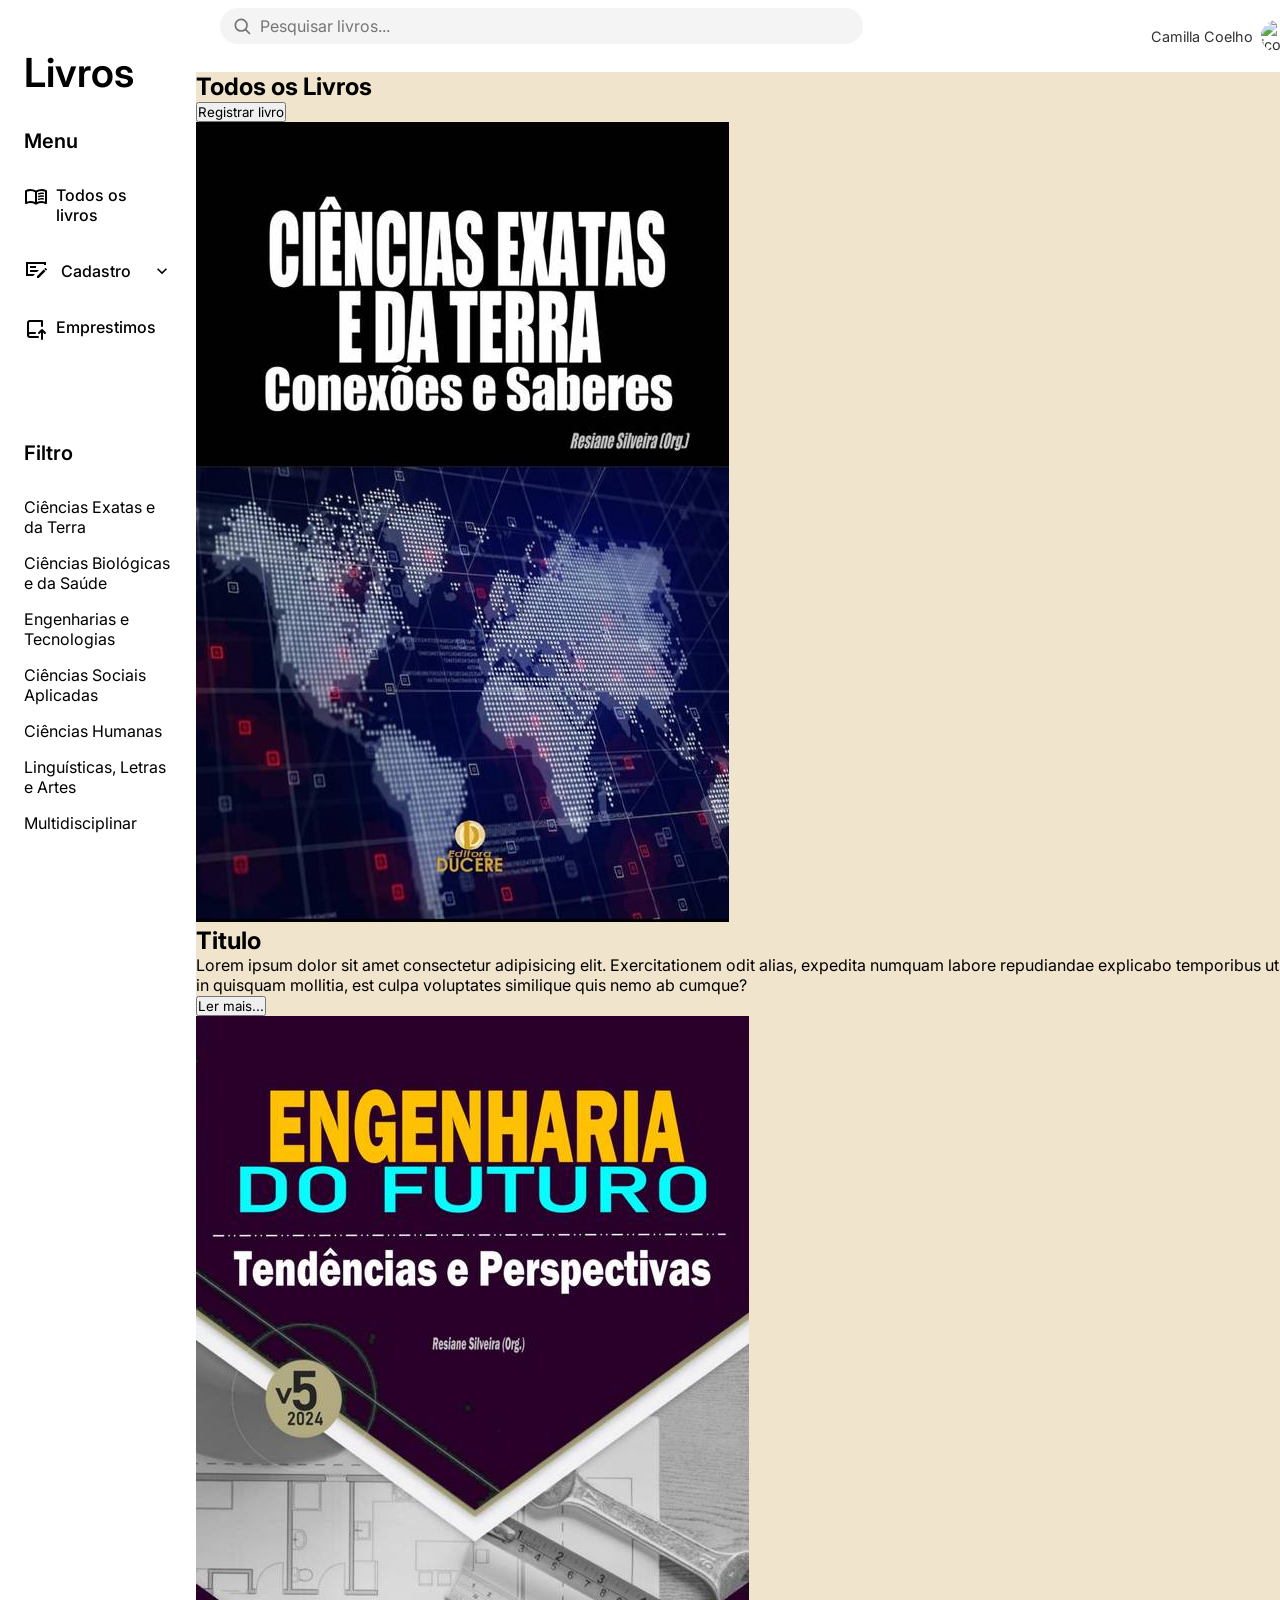
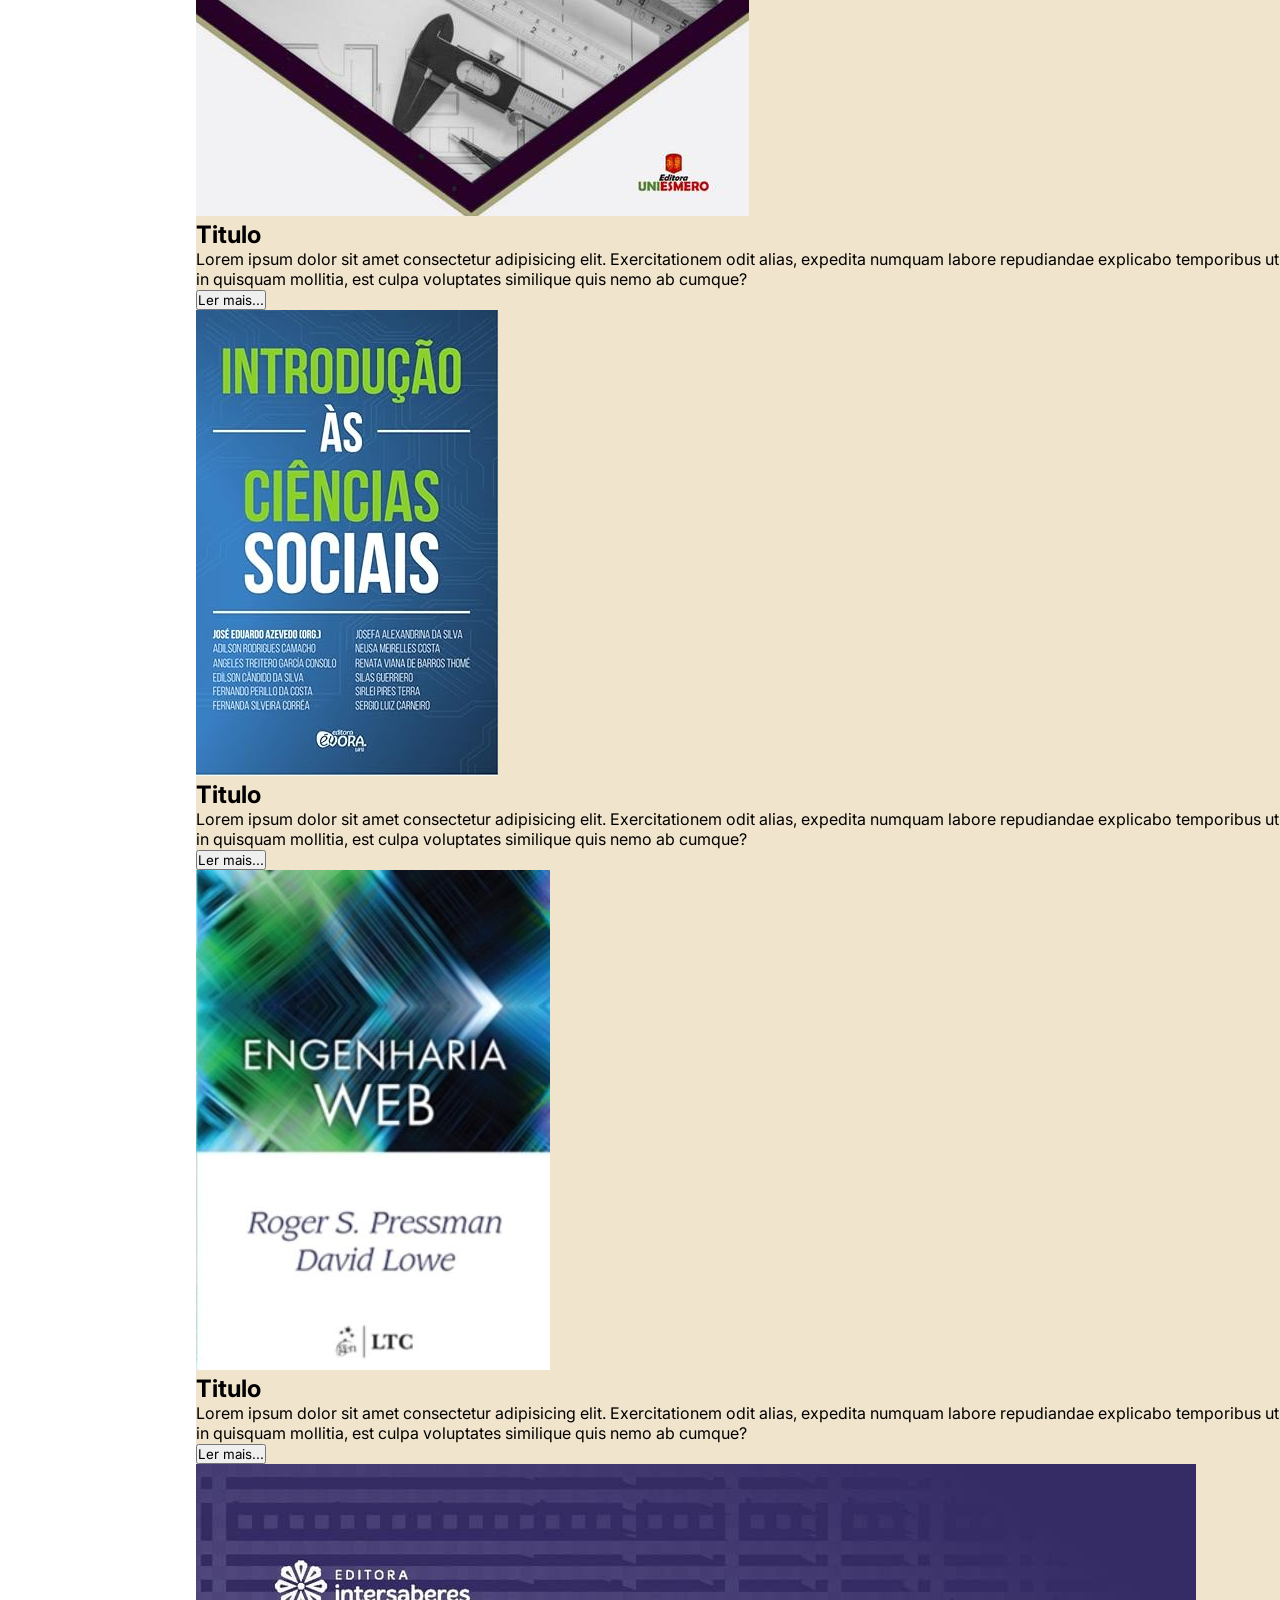
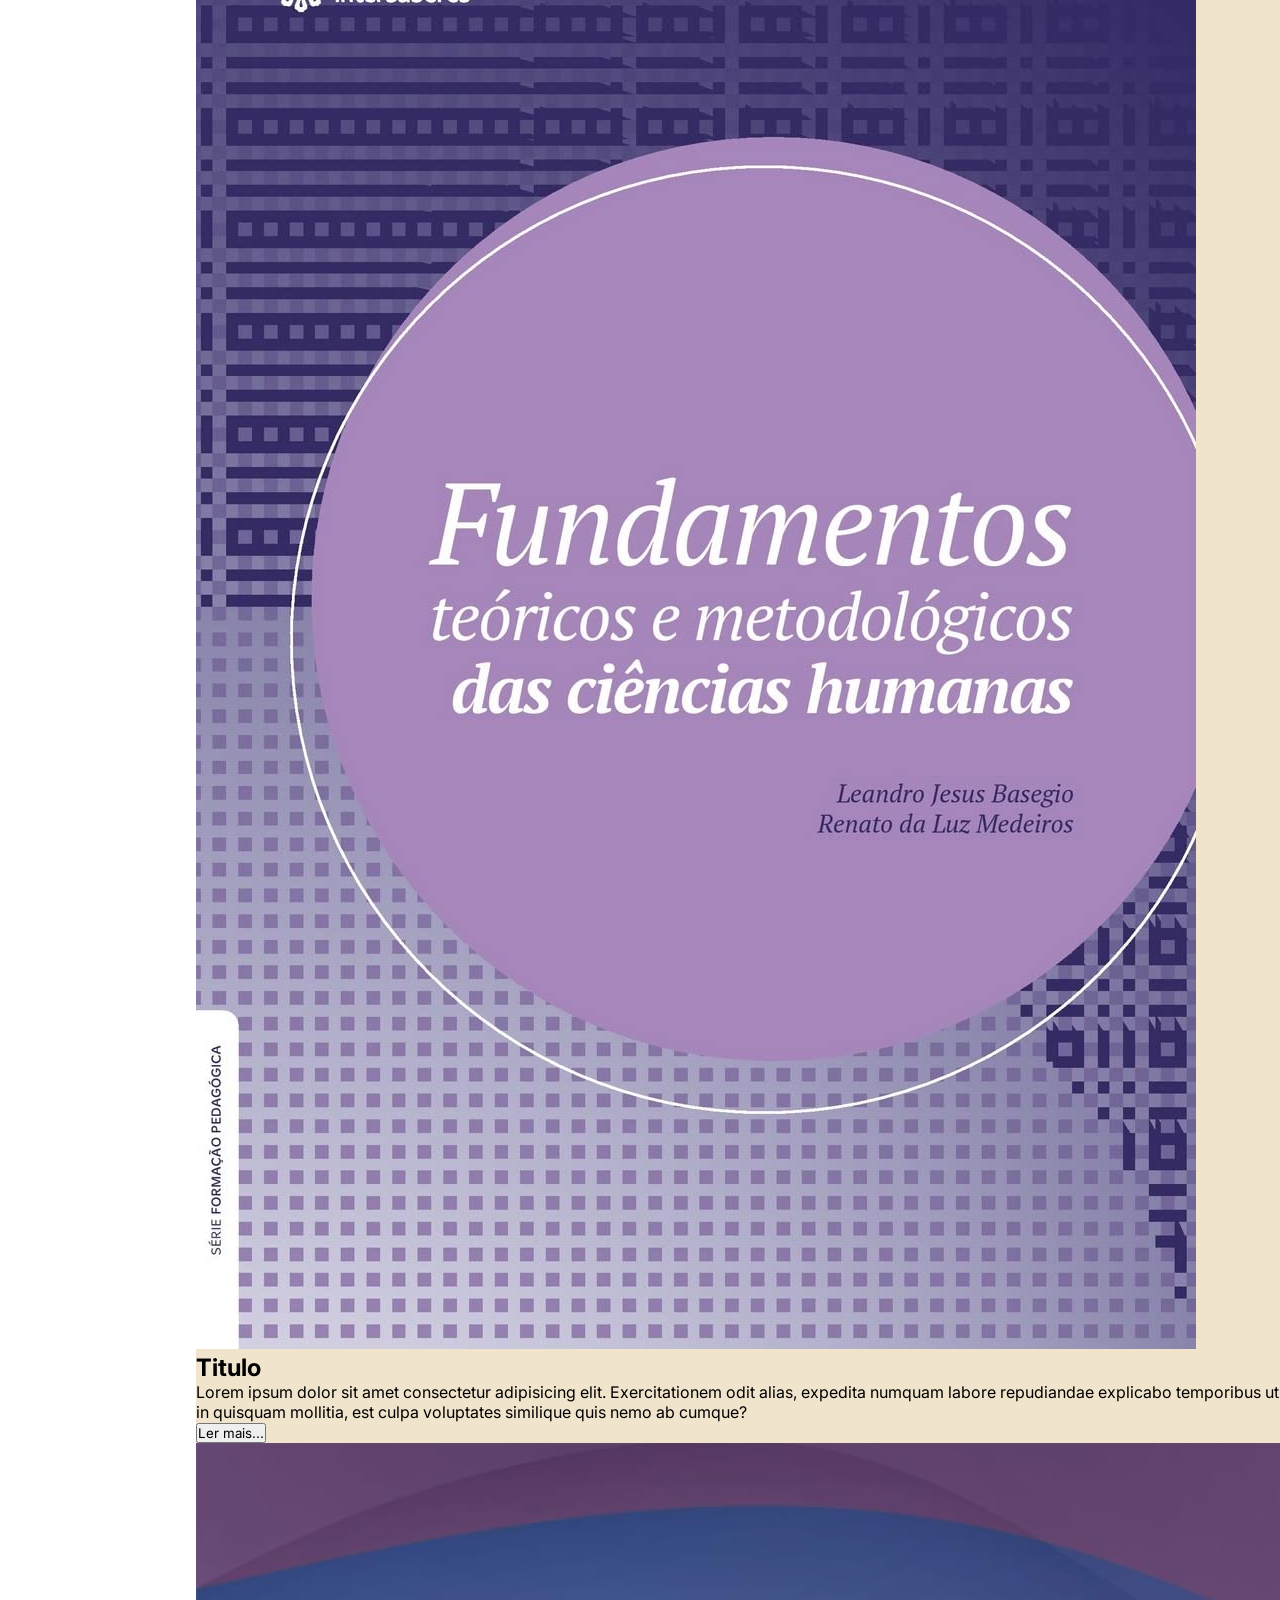
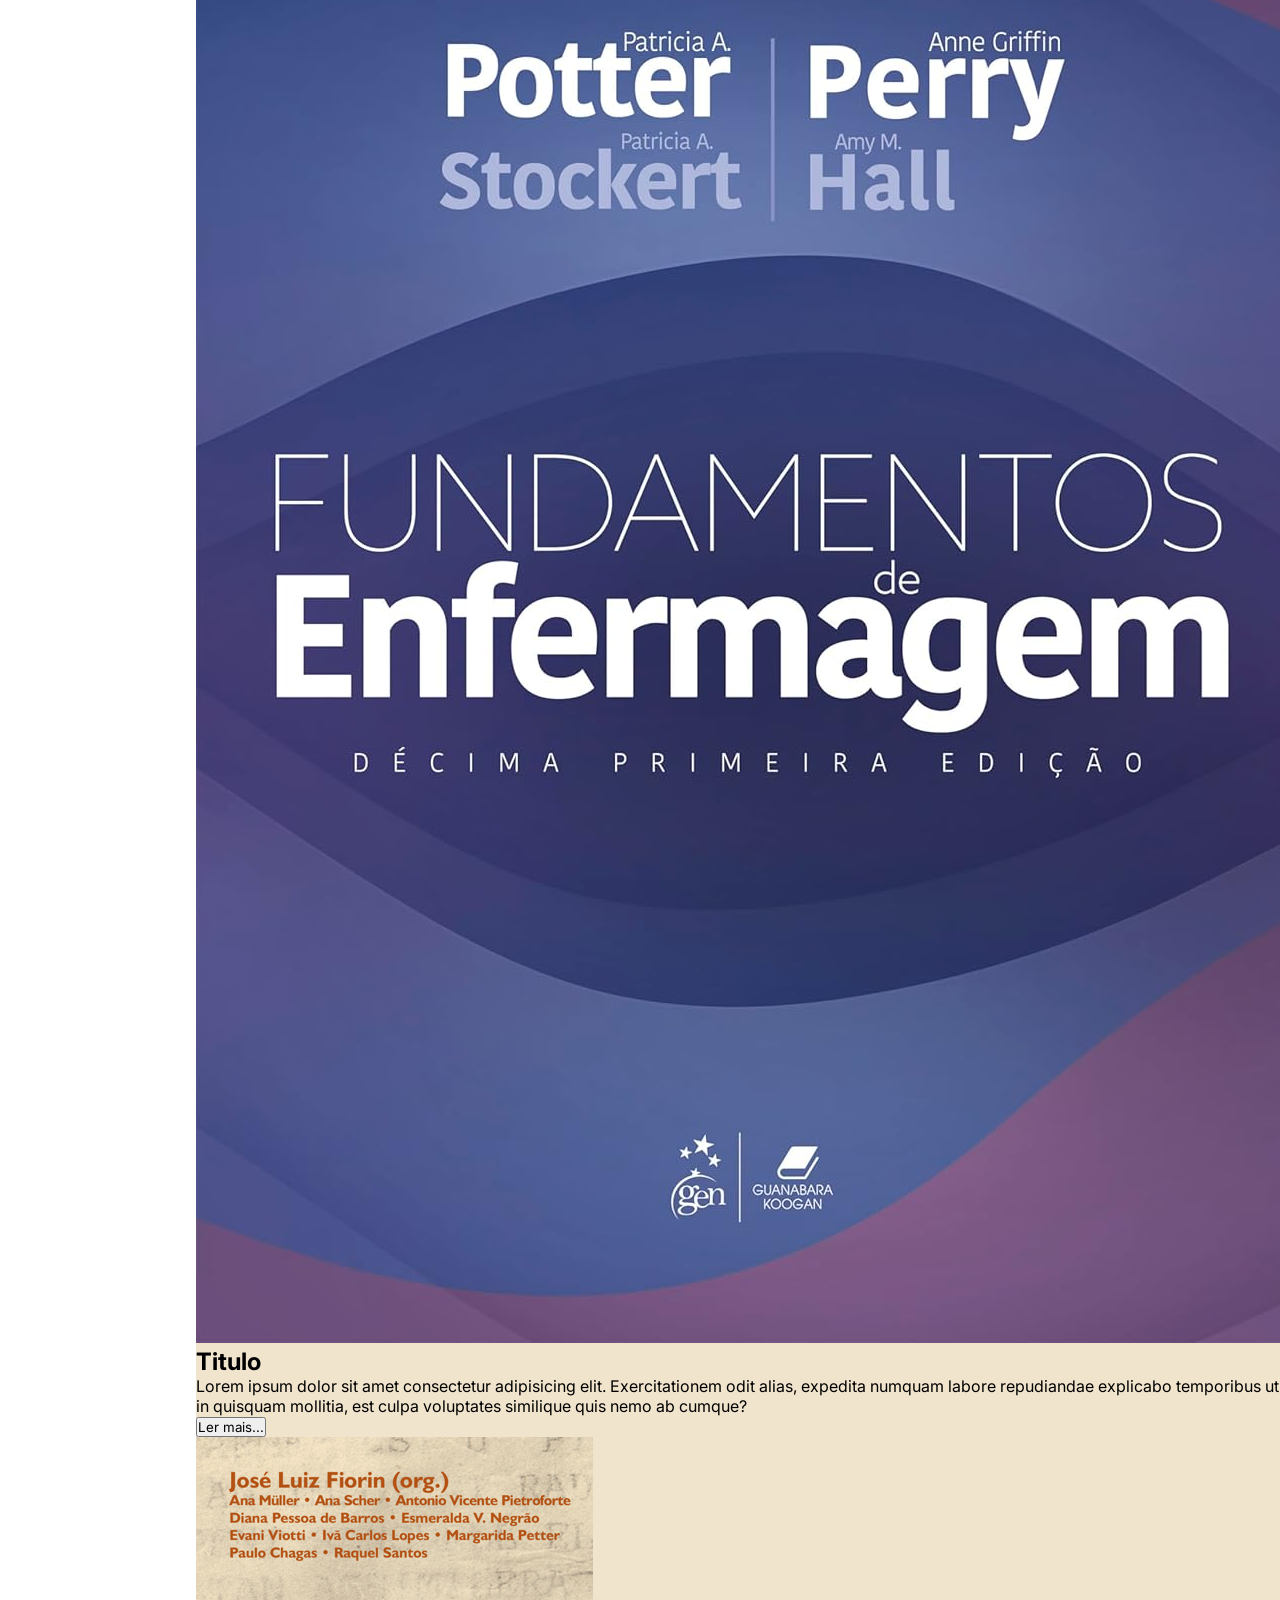
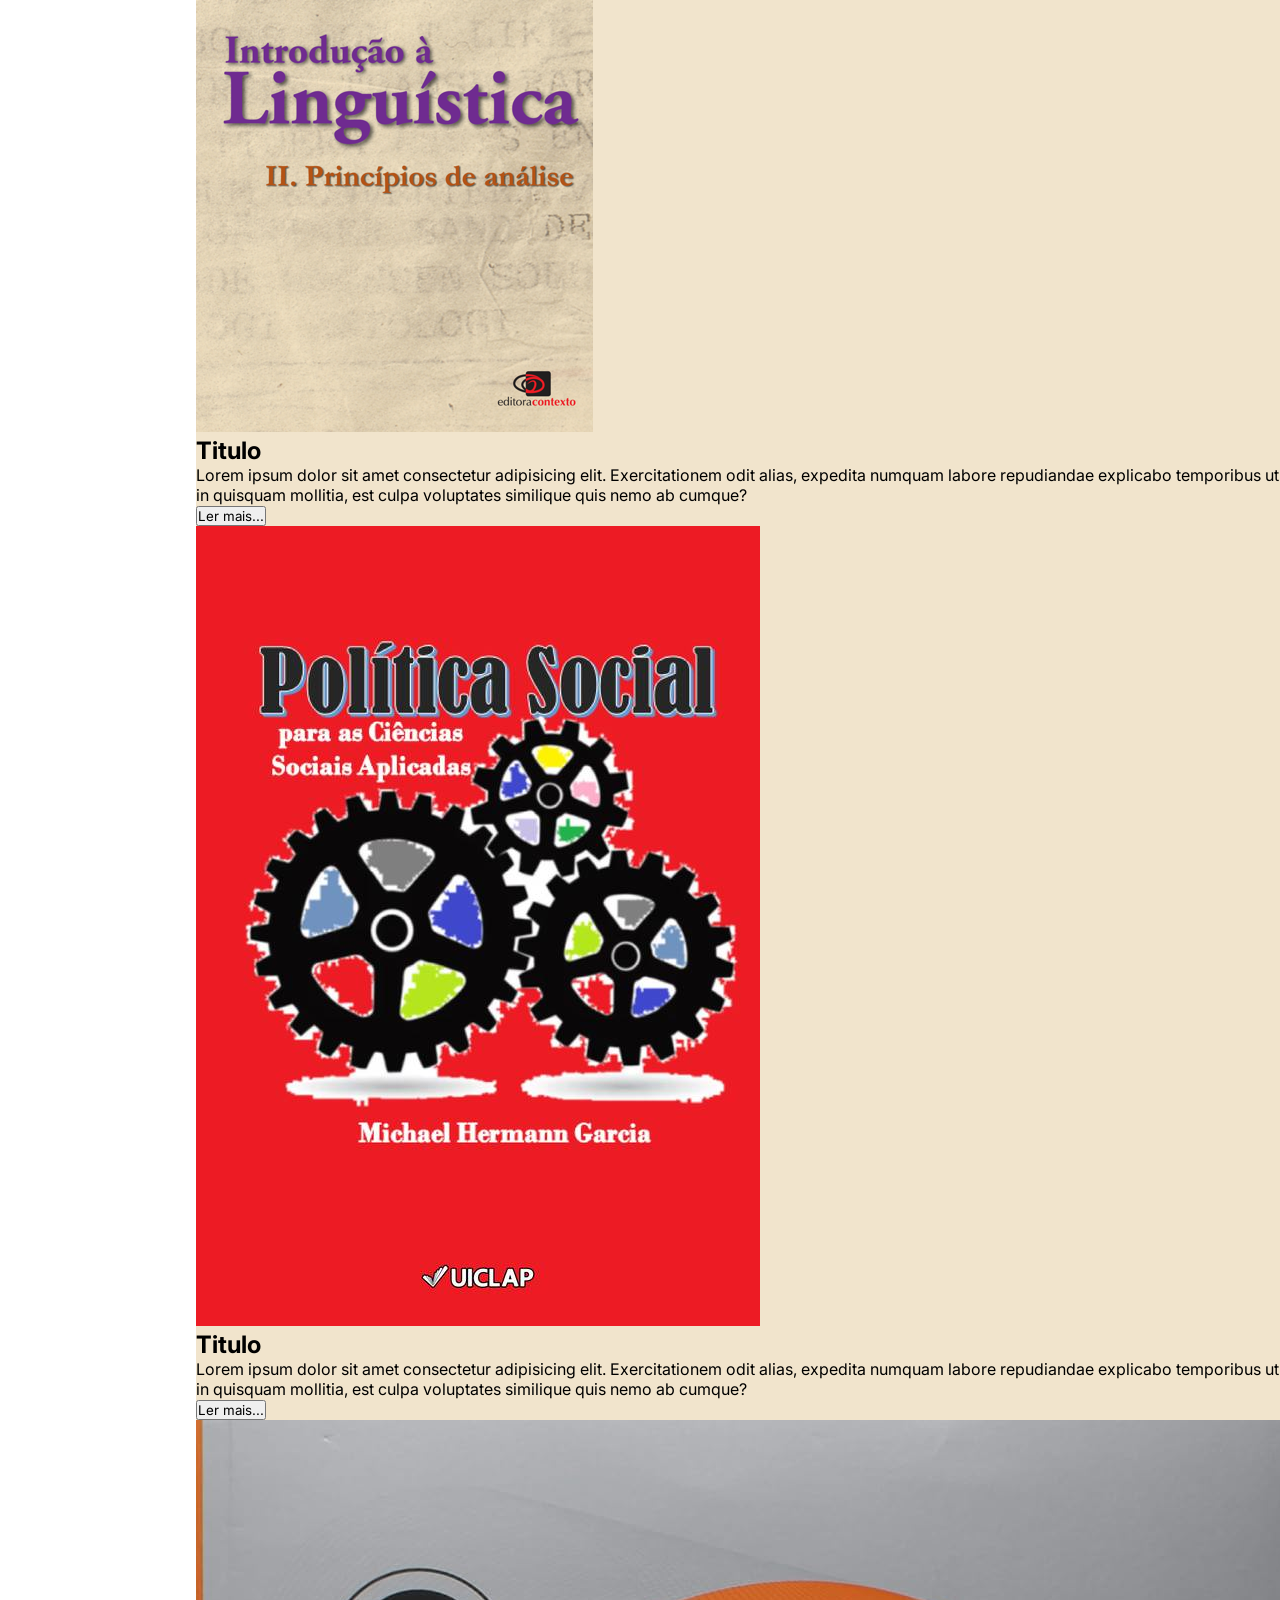
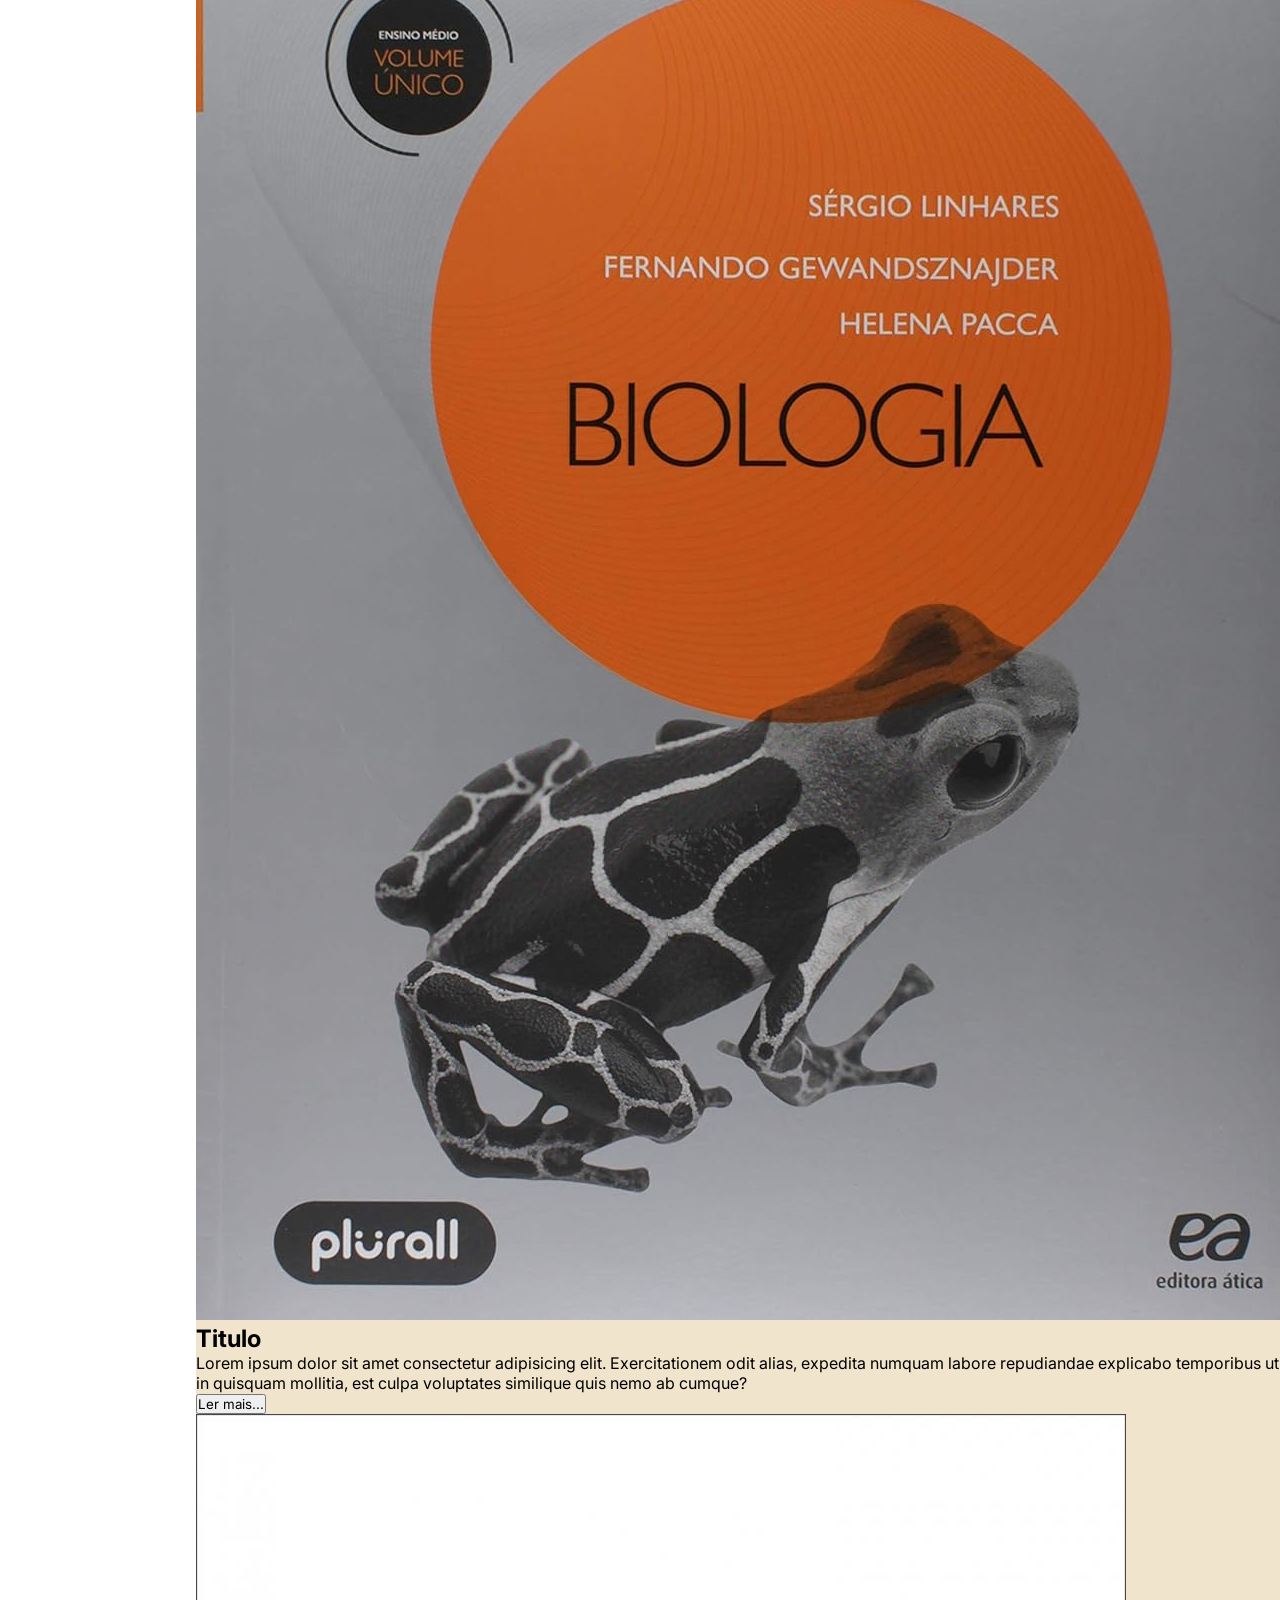
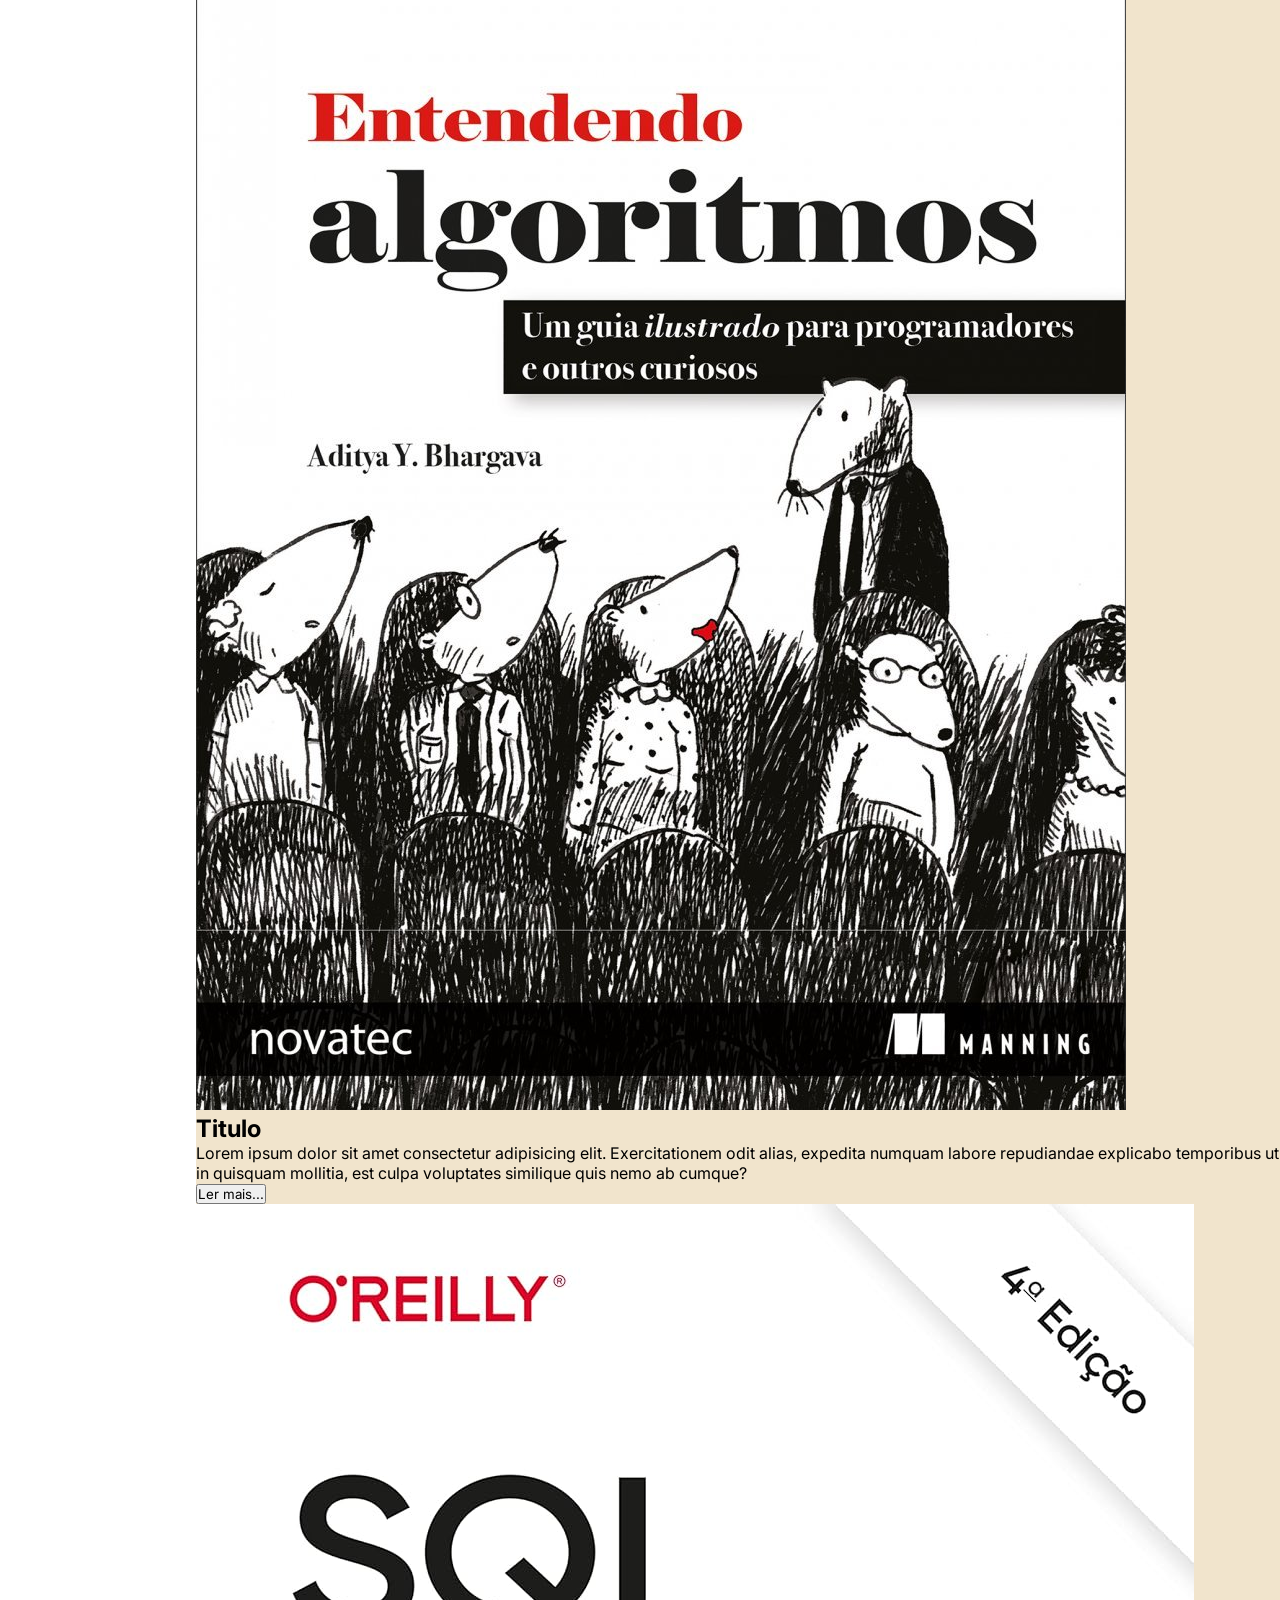
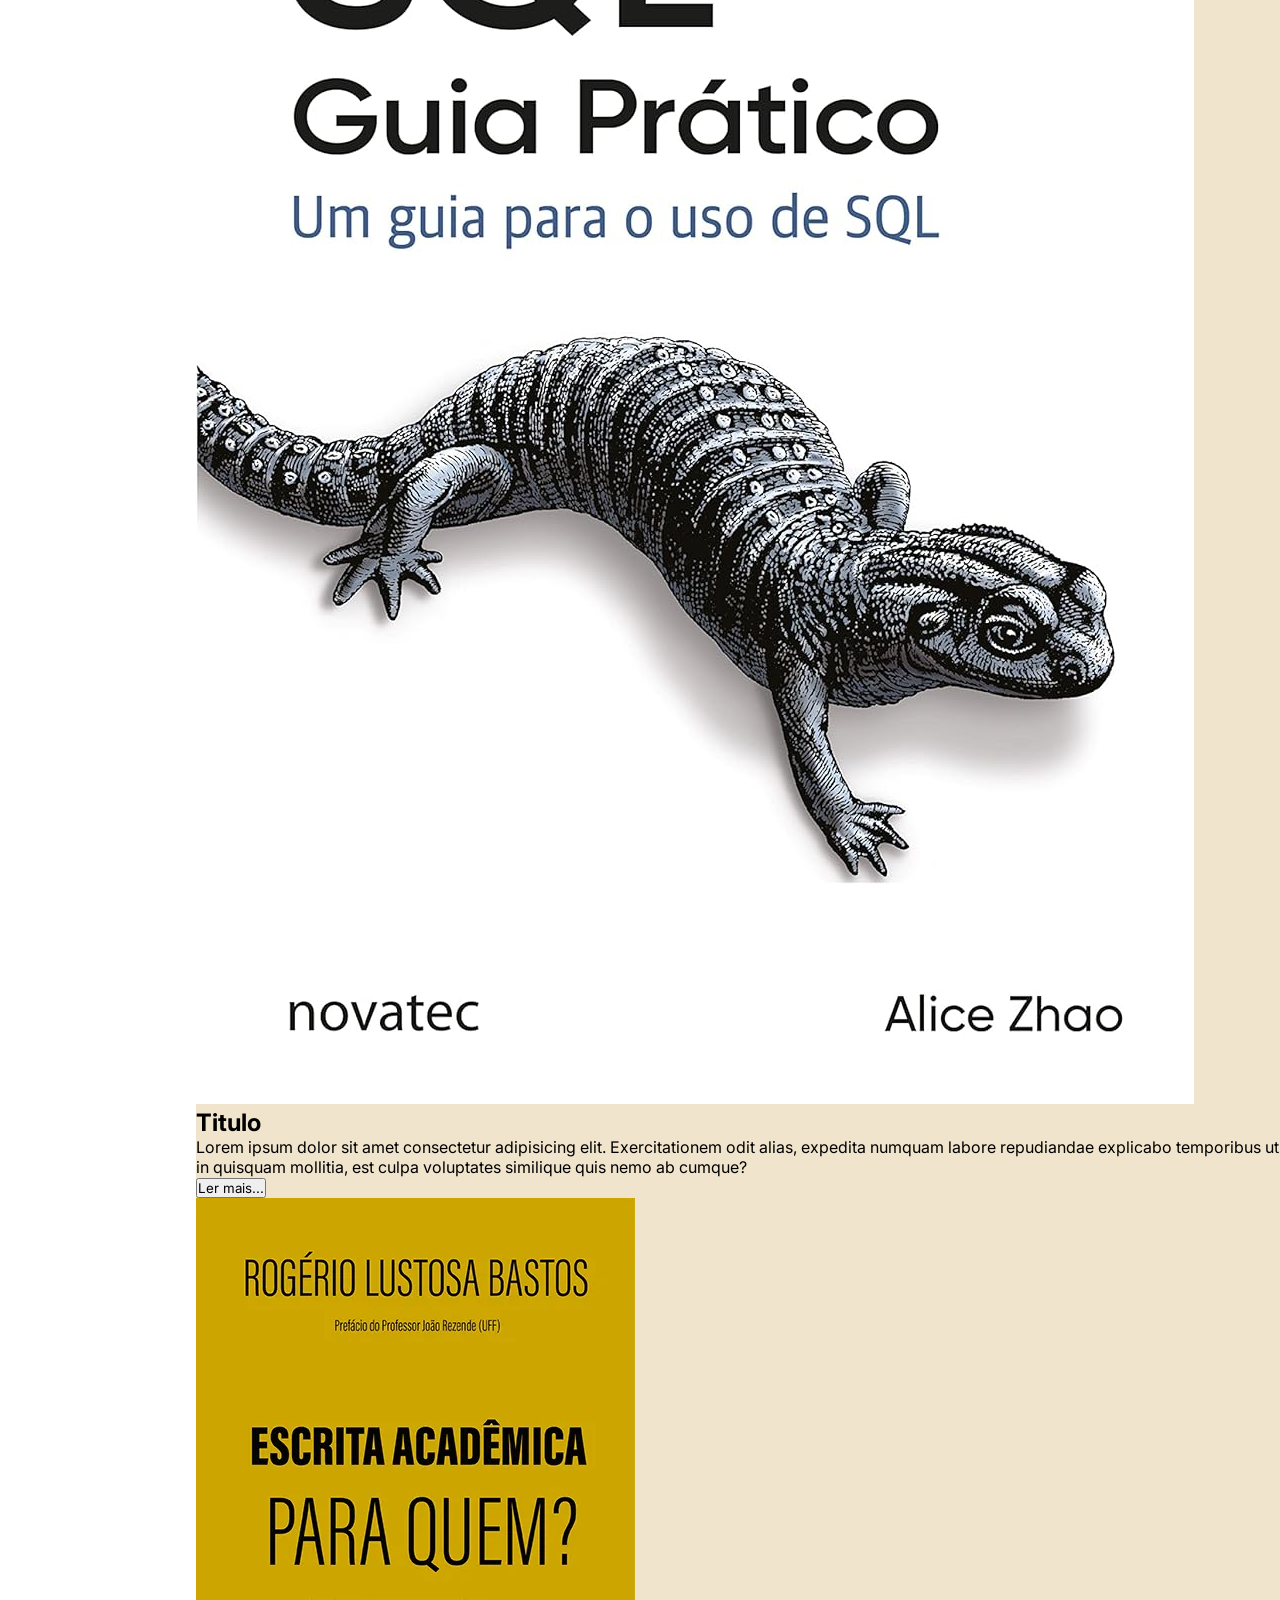
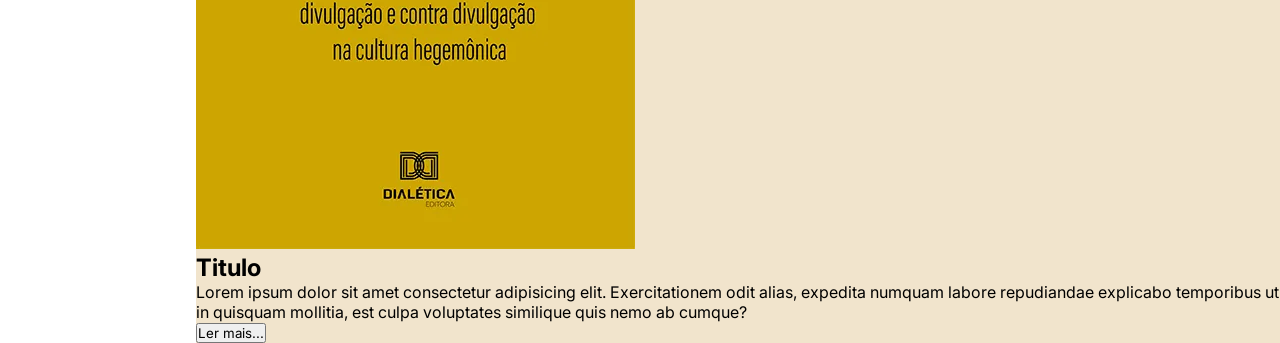
==== frontend/index.html @ 21a6c5a2 "Adição do card para adicionar os livros" ====
<!DOCTYPE html>
<html lang="pt-br">

<head>
    <meta charset="UTF-8">
    <meta name="viewport" content="width=device-width, initial-scale=1.0">
    <title>Todos os livros</title>
    <link rel="stylesheet" href="css/style.css">
    <link rel="stylesheet" href="css/sideBar.css">
    <link rel="stylesheet" href="css/topBar.css">
    <link rel="stylesheet" href="css/sessaolivro.css">

</head>

<body>
    <div class=" container">
        <!-- Aqui fica a sideBar -->
        <section class="sideBar">
            <header>
                <h1 class="tituloPaginas">Livros</h1>
                <h2 class="tituloSidebar">Menu</h2>
            </header>
            <nav>
                <a href="#" class="sideBarBotao">
                    <span class="iconeBotaoSideBar">
                        <svg viewBox="0 0 24 24">
                            <path fill="currentColor"
                                d="M6.5 16q1.175 0 2.288.263T11 17.05V7.2q-1.025-.6-2.175-.9T6.5 6q-.9 0-1.788.175T3 6.7v9.9q.875-.3 1.738-.45T6.5 16m6.5 1.05q1.1-.525 2.213-.787T17.5 16q.9 0 1.763.15T21 16.6V6.7q-.825-.35-1.713-.525T17.5 6q-1.175 0-2.325.3T13 7.2zm-1.662 2.338q-.313-.088-.588-.238q-.975-.575-2.05-.862T6.5 18q-1.05 0-2.062.275T2.5 19.05q-.525.275-1.012-.025T1 18.15V6.1q0-.275.138-.525T1.55 5.2q1.15-.6 2.4-.9T6.5 4q1.45 0 2.838.375T12 5.5q1.275-.75 2.663-1.125T17.5 4q1.3 0 2.55.3t2.4.9q.275.125.413.375T23 6.1v12.05q0 .575-.487.875t-1.013.025q-.925-.5-1.937-.775T17.5 18q-1.125 0-2.2.288t-2.05.862q-.275.15-.587.238t-.663.087t-.663-.088M14 8.776q0-.225.163-.462T14.525 8q.725-.25 1.45-.375T17.5 7.5q.5 0 .988.063t.962.162q.225.05.388.25t.162.45q0 .425-.275.625t-.7.1q-.35-.075-.737-.112T17.5 9q-.65 0-1.275.125t-1.2.325q-.45.175-.737-.025T14 8.775m0 5.5q0-.225.163-.462t.362-.313q.725-.25 1.45-.375T17.5 13q.5 0 .988.063t.962.162q.225.05.388.25t.162.45q0 .425-.275.625t-.7.1q-.35-.075-.737-.112T17.5 14.5q-.65 0-1.275.113t-1.2.312q-.45.175-.737-.012T14 14.275m0-2.75q0-.225.163-.462t.362-.313q.725-.25 1.45-.375t1.525-.125q.5 0 .988.063t.962.162q.225.05.388.25t.162.45q0 .425-.275.625t-.7.1q-.35-.075-.737-.112t-.788-.038q-.65 0-1.275.125t-1.2.325q-.45.175-.737-.025t-.288-.65" />
                        </svg>
                    </span> <span>Todos os livros</span>
                </a>

                <div class="dropDown">
                    <input type="checkbox" id="cadastroToggle" class="dropCheck">
                    <label for="cadastroToggle" class="botaoSideBar">
                        <span class="iconeBotaoSideBar">
                            <svg viewBox="0 0 24 24">
                                <path fill="currentColor"
                                    d="M6 15h7l2-2H6zm0-4h6V9H6zM4 7v10h7l-2 2H2V5h20v3h-2V7zm18.9 5.3q.125.125.125.275t-.125.275l-.9.9L20.25 12l.9-.9q.125-.125.275-.125t.275.125zM13 21v-1.75l6.65-6.65l1.75 1.75L14.75 21z" />
                            </svg>
                        </span>
                        <span class="texto">Cadastro</span>
                        <svg class="seta" viewBox="0 0 24 24">
                            <path fill="currentColor" d="m12 13.2l4.6-4.6L18 10l-6 6l-6-6l1.4-1.4z" />
                        </svg>
                    </label>
                    <ul class="itensEscondidos">
                        <li><a href="#">Usuários</a></li>
                        <li><a href="#">Editoras</a></li>
                    </ul>
                </div>

                <a href="#" class="sideBarBotao">
                    <span class="iconeBotaoSideBar">
                        <svg viewBox="0 0 24 24">
                            <g fill="none" stroke="currentColor" stroke-linecap="round" stroke-linejoin="round"
                                stroke-width="2">
                                <path d="M14 20H6a2 2 0 0 1-2-2V6a2 2 0 0 1 2-2h12v5" />
                                <path d="M11 16H6a2 2 0 0 0-2 2m11-2l3-3l3 3m-3-3v9" />
                            </g>
                        </svg>
                    </span>
                    <span>Emprestimos</span>
                </a>
            </nav>
            <div class="filtro">
                <h2 class="tituloSidebar">Filtro</h2>
                <ul class="itensDoFiltro">
                    <li><a href="#">Ciências Exatas e
                            da Terra</a></li>
                    <li><a href="#">Ciências Biológicas e
                            da Saúde</a></li>
                    <li><a href="#">Engenharias e
                            Tecnologias</a></li>
                    <li><a href="#">Ciências Sociais
                            Aplicadas</a></li>
                    <li><a href="#">Ciências Humanas</a></li>
                    <li><a href="#">Linguísticas, Letras e
                            Artes</a></li>
                    <li><a href="#">Multidisciplinar</a></li>
                </ul>
            </div>
        </section>

        
        <!-- Aqui ficam os itens da direita -->
        <section class="mainLivros">
            <nav class="topBar">
                <div class="campoBusca">
                    <span class="iconeBusca">
                        <svg viewBox="0 0 24 24" fill="none" stroke="currentColor" stroke-width="2"
                            stroke-linecap="round" stroke-linejoin="round">
                            <circle cx="11" cy="11" r="7"></circle>
                            <line x1="16.65" y1="16.65" x2="21" y2="21"></line>
                        </svg>
                    </span>
                    <input type="text" placeholder="Pesquisar livros...">
                </div>
                <div class="perfilTopBar">
                    <a href="pageProfile.html">Camilla Coelho</a>
                    <img src="assets/img/pexels-shvetsa-5325840.jpg" alt="icone" >
                </div>      

            </nav>     

            <div class="scrollingDiv">
    <div class="sessaoLivro">
        <h1>Todos os Livros</h1>
        <button id="botaoregistrarlivro">Registrar livro</button>

        <dialog class="modalLivro">

    <button class="fecharModal">✕</button>

    <div class="modalContainer">

        <!-- Área da capa -->
        <div class="capaLivro">
    <!-- Input escondido -->
    <input type="file" id="uploadCapa" accept="image/*" style="display: none;" />

    <!-- SVG clicável -->
    <span id="clicarCapa">
        <svg width="38" height="42" viewBox="0 0 38 42" fill="none" xmlns="http://www.w3.org/2000/svg">
            <path d="M6 34L16 24L19.76 27.76C18.66 29.58 18 31.72 18 34H6ZM12 17C12 15.34 10.66 14 9 14C7.34 14 6 15.34 6 17C6 18.66 7.34 20 9 20C10.66 20 12 18.66 12 17ZM18.18 36H4V4H18V14H28V22.18C28.66 22.08 29.32 22 30 22C30.68 22 31.34 22.08 32 22.18V12L20 0H4C2.93913 0 1.92172 0.421427 1.17157 1.17157C0.421427 1.92172 0 2.93913 0 4V36C0 38.22 1.78 40 4 40H19.62C18.92 38.78 18.42 37.44 18.18 36ZM28 26V32H22V36H28V42H32V36H38V32H32V26H28Z" fill="black"/>
        </svg>
    </span>
</div>

<!-- Link para o script separado -->

        <!-- Formulário -->
        <form class="formLivro">

            <div class="linha">
                <div class="campo">
                    <label>ISBN</label>
                    <input type="text" placeholder="Digite o ISBN do livro...">
                </div>

                <div class="campo">
                    <label >Ano de publicação</label>
                    <input type="date" placeholder="Digite o ano de publicação...">
                </div>
            </div>

            <div class="campo">
                <label>Título</label>
                <input type="text" placeholder="Digite o título do livro...">
            </div>

            <div class="linha">
                <div class="campo">
                    <label>Editora</label>
                    <select>
                        <option>Editora...</option>
                    </select>
                </div>

                <div class="campo">
                    <label>Categoria</label>
                    <select>
                        <option>Categoria...</option>
                    </select>
                </div>

                <div class="campo pequeno">
                    <label>Nº Páginas</label>
                    <input type="number" placeholder="...">
                </div>
            </div>

            <div class="linha">
                <div class="campo">
                    <label>Autor</label>
                    <input type="text" placeholder="Digite o nome do autor...">
                </div>

                <div class="campo pequeno">
                    <label>Nº Exemplares</label>
                    <input type="number" placeholder="...">
                </div>
            </div>

            <div class="campo sinopse">
                <label>Sinopse</label>
                <textarea placeholder="Digite a sinopse do livro..."></textarea>
            </div>

            <div class="botoes">
                <button type="submit" class="btnRegistrar">Registrar livro</button>
            </div>

        </form>

    </div>

</dialog>
        
    </div>

            <div class="container-cards">
                <!-- Card 1 -->
                <div class="cardlivro">
                    <img src="assets/img/CienciasExatas.jpg" alt="Ciências Exatas">
                    <div class="textotitulo">
                        <h2>Titulo</h2>
                        <p>Lorem ipsum dolor sit amet consectetur adipisicing elit. 
                            Exercitationem odit alias, expedita numquam labore repudiandae 
                            explicabo temporibus ut hic, in quisquam mollitia, est culpa voluptates 
                            similique quis nemo ab cumque?
                        </p>
                        <button>Ler mais...</button>
                    </div>
                </div>

                <!-- Card 2 -->
                <div class="cardlivro">
                    <img src="assets/img/EngenhariaDoFuturo.jpg" alt="Ciências Exatas">
                    <div class="textotitulo">
                        <h2>Titulo</h2>
                        <p>Lorem ipsum dolor sit amet consectetur adipisicing elit. 
                            Exercitationem odit alias, expedita numquam labore repudiandae 
                            explicabo temporibus ut hic, in quisquam mollitia, est culpa voluptates 
                            similique quis nemo ab cumque?
                        </p>
                        <button>Ler mais...</button>
                    </div>
                </div>

                <!-- Card 3 -->
                <div class="cardlivro">
                    <img src="assets/img/IntroducaoCienciasSociais.jpg" alt="Ciências Exatas">
                    <div class="textotitulo">
                        <h2>Titulo</h2>
                        <p>Lorem ipsum dolor sit amet consectetur adipisicing elit. 
                            Exercitationem odit alias, expedita numquam labore repudiandae 
                            explicabo temporibus ut hic, in quisquam mollitia, est culpa voluptates 
                            similique quis nemo ab cumque?
                        </p>
                        <button>Ler mais...</button>
                    </div>

                </div>

                <div class="cardlivro">
                    <img src="assets/img/EngenhariaWeb.jpg" alt="Ciências Exatas">
                    <div class="textotitulo">
                        <h2>Titulo</h2>
                        <p>Lorem ipsum dolor sit amet consectetur adipisicing elit. 
                            Exercitationem odit alias, expedita numquam labore repudiandae 
                            explicabo temporibus ut hic, in quisquam mollitia, est culpa voluptates 
                            similique quis nemo ab cumque?
                        </p>
                        <button>Ler mais...</button>
                    </div>
                    
                </div>

                <div class="cardlivro">
                    <img src="assets/img/FundamentosCienciasHumanas.jpg" alt="Ciências Exatas">
                    <div class="textotitulo">
                        <h2>Titulo</h2>
                        <p>Lorem ipsum dolor sit amet consectetur adipisicing elit. 
                            Exercitationem odit alias, expedita numquam labore repudiandae 
                            explicabo temporibus ut hic, in quisquam mollitia, est culpa voluptates 
                            similique quis nemo ab cumque?
                        </p>
                        <button>Ler mais...</button>
                    </div>
                    
                </div>

                <div class="cardlivro">
                    <img src="assets/img/FundamentosEnfermagem.jpg" alt="Ciências Exatas">
                    <div class="textotitulo">
                        <h2>Titulo</h2>
                        <p>Lorem ipsum dolor sit amet consectetur adipisicing elit. 
                            Exercitationem odit alias, expedita numquam labore repudiandae 
                            explicabo temporibus ut hic, in quisquam mollitia, est culpa voluptates 
                            similique quis nemo ab cumque?
                        </p>
                        <button>Ler mais...</button>
                    </div>
                    
                </div>

                <div class="cardlivro">
                    <img src="assets/img/IntroducaoLinguistica.jpg" alt="Ciências Exatas">
                    <div class="textotitulo">
                        <h2>Titulo</h2>
                        <p>Lorem ipsum dolor sit amet consectetur adipisicing elit. 
                            Exercitationem odit alias, expedita numquam labore repudiandae 
                            explicabo temporibus ut hic, in quisquam mollitia, est culpa voluptates 
                            similique quis nemo ab cumque?
                        </p>
                        <button>Ler mais...</button>
                    </div>
                    
                </div>

                <div class="cardlivro">
                    <img src="assets/img/PoliticaSocial.jpg" alt="Ciências Exatas">
                    <div class="textotitulo">
                        <h2>Titulo</h2>
                        <p>Lorem ipsum dolor sit amet consectetur adipisicing elit. 
                            Exercitationem odit alias, expedita numquam labore repudiandae 
                            explicabo temporibus ut hic, in quisquam mollitia, est culpa voluptates 
                            similique quis nemo ab cumque?
                        </p>
                        <button>Ler mais...</button>
                    </div>
                    
                </div>

                <div class="cardlivro">
                    <img src="assets/img/Biologia.jpg" alt="Ciências Exatas">
                    <div class="textotitulo">
                        <h2>Titulo</h2>
                        <p>Lorem ipsum dolor sit amet consectetur adipisicing elit. 
                            Exercitationem odit alias, expedita numquam labore repudiandae 
                            explicabo temporibus ut hic, in quisquam mollitia, est culpa voluptates 
                            similique quis nemo ab cumque?
                        </p>
                        <button>Ler mais...</button>
                    </div>
                    
                </div>

                <div class="cardlivro">
                    <img src="assets/img/EntendendoAlgoritmos.jpg" alt="Ciências Exatas">
                    <div class="textotitulo">
                        <h2>Titulo</h2>
                        <p>Lorem ipsum dolor sit amet consectetur adipisicing elit. 
                            Exercitationem odit alias, expedita numquam labore repudiandae 
                            explicabo temporibus ut hic, in quisquam mollitia, est culpa voluptates 
                            similique quis nemo ab cumque?
                        </p>
                        <button>Ler mais...</button>
                    </div>
                    
                </div>

                <div class="cardlivro">
                    <img src="assets/img/SqlGuiaPratico.jpg" alt="Ciências Exatas">
                    <div class="textotitulo">
                        <h2>Titulo</h2>
                        <p>Lorem ipsum dolor sit amet consectetur adipisicing elit. 
                            Exercitationem odit alias, expedita numquam labore repudiandae 
                            explicabo temporibus ut hic, in quisquam mollitia, est culpa voluptates 
                            similique quis nemo ab cumque?
                        </p>
                        <button>Ler mais...</button>
                    </div>
                    
                </div>

                <div class="cardlivro">
                    <img src="assets/img/EscritaAcademica.webp" alt="Ciências Exatas">
                    <div class="textotitulo">
                        <h2>Titulo</h2>
                        <p>Lorem ipsum dolor sit amet consectetur adipisicing elit. 
                            Exercitationem odit alias, expedita numquam labore repudiandae 
                            explicabo temporibus ut hic, in quisquam mollitia, est culpa voluptates 
                            similique quis nemo ab cumque?
                        </p>
                        <button>Ler mais...</button>
                    </div>
                    
                </div>

                
            </div>
        </div>
        </section>
    </div>
        <!-- pra funcionar a abertura do card -->
        <script src="funcaobotaolivro.js"></script> 
        <!-- Link para o script separado -->
        <script src="uploadCapa.js"></script>
</body>

</html>
---- frontend/css/style.css ----
/* ============================= */
/* CONFIGURAÇÕES GERAIS */
/* ============================= */

@import url("https://fonts.googleapis.com/css2?family=Inter:ital,opsz,wght@0,14..32,100..900;1,14..32,100..900&display=swap");

:root {
  --paddingGeral: 1.5rem;
  --corGeralRoxoEscuro: #8a38f5;
}

* {
  margin: 0;
  padding: 0;
  box-sizing: border-box;
  font-family: "Inter", sans-serif;
  font-optical-sizing: auto;
  font-style: normal;
}

/* ============================= */
/* LAYOUT GERAL */
/* ============================= */
.container {
  min-height: 100vh;
  background-color: white;
  display: flex;
}

/*main*/
.mainLivros {
  flex: 5.5;
  background-color: #F1E4CC;
}
---- frontend/css/sideBar.css ----
/* ============================= */
/* SIDEBAR */
/* ============================= */
/* Pode usar esse arquivo pra    */
/* repetir a sideBar nas outras  */
/* páginas.                      */
/* ============================= */

.sideBar {
  flex: 1;
  padding: 2rem 0;
  
}

.tituloPaginas {
  font-weight: 600;
  font-size: 2.5rem;
  padding: 1rem var(--paddingGeral);
}

.tituloSidebar {
  font-weight: 600;
  font-size: 1.25rem;
  padding: 1rem var(--paddingGeral);
  background-color: white;
}

.sideBarBotao {
  padding: 1rem var(--paddingGeral);
  display: flex;
  flex-direction: row;
  gap: 0.5rem;

  font-weight: 500;
  font-size: 1rem;
  text-decoration: none;
  color: black;

  transition: all 0.3s ease;
}

.sideBarBotao:hover {
  color: var(--corGeralRoxoEscuro);
}

.iconeBotaoSideBar svg {
  width: 24px;
  height: 24px;
}

/* Botão dropdown da SideBar (vou enlouquecer) */
.dropCheck {
  display: none;
}
.botaoSideBar {
  display: flex;
  align-items: center;
  gap: 0.8rem;
  padding: 1rem var(--paddingGeral);
  cursor: pointer;
  font-weight: 500;

  transition: all 0.3s ease;
}
.botaoSideBar:hover {
  color: var(--corGeralRoxoEscuro);
}

/* Faz a seta ir pra direita */
.seta {
  margin-left: 0.5rem;
  width: 20px;
  height: 20px;
  transition: transform 0.3s ease;
}
.itensEscondidos {
  list-style: none;
  padding-left: var(--paddingGeral);
  max-height: 0;
  overflow: hidden;
  transition: max-height 0.3s ease;
}
.itensEscondidos li {
  padding: 1rem 0;
}
.itensEscondidos li a {
  text-decoration: none;
  color: black;
  transition: all 0.3s ease;
}
.itensEscondidos li a:hover {
  color: var(--corGeralRoxoEscuro);
}

.dropCheck:checked ~ .itensEscondidos {
  max-height: 200px;
}
/* Aqui faz a seta girar */
.dropCheck:checked + .botaoSideBar .seta {
  transform: rotate(180deg);
}

/* As configurações do filtro ficam aqui */
.filtro {
  margin-top: 4rem;
}
.itensDoFiltro ul {
  list-style: none;
  margin: 0 1.5rem 1rem 1.5rem;
}
.itensDoFiltro li {
  margin-top: 1rem;
  padding: 0 1.5rem;
}
.itensDoFiltro a {
  color: black;
  font-size: 1rem;
  text-decoration: none;

  transition: all 0.3s ease;
}
.itensDoFiltro a:hover {
  color: var(--corGeralRoxoEscuro);
}
---- frontend/css/topBar.css ----
/* ============================= */
/* TOPBAR */
/* ============================= */

.topBar {
  width: 100%;
  height: 8vh;
  padding: 0.5rem var(--paddingGeral);
  background-color: white;
  display: flex;
  flex-direction: row;
}

.campoBusca {
  position: relative;
  width: 60%;
}

.campoBusca input {
  width: 100%;
  padding: 0.5rem 1rem 0.5rem 2.5rem;
  border-radius: 100px;
  border: none;
  outline: none;
  background-color: rgba(116, 116, 128, 0.08);
  font-size: 1rem;
}

.iconeBusca {
  position: absolute;
  left: 0.75rem;
  top: 50%;
  transform: translateY(-100%);
  width: 20px;
  height: 20px;
  color: #727272;
  pointer-events: none;
}

.iconeBusca svg {
  width: 100%;
  height: 100%;
  stroke: #727272;
  fill: none;
}

.perfilTopBar {
  display: flex;
  align-items: center;
  gap: 0.5rem;
  margin-left: auto;
  width: auto;
  font-size: 0.9rem;
  color: #333;
  background-color: transparent;
}
.perfilTopBar a {
  text-decoration: none;
  color: inherit;
}
.perfilTopBar img {
  border-radius: 50%;
  height: 2rem;
  width: 2rem;
  object-fit: cover;
}
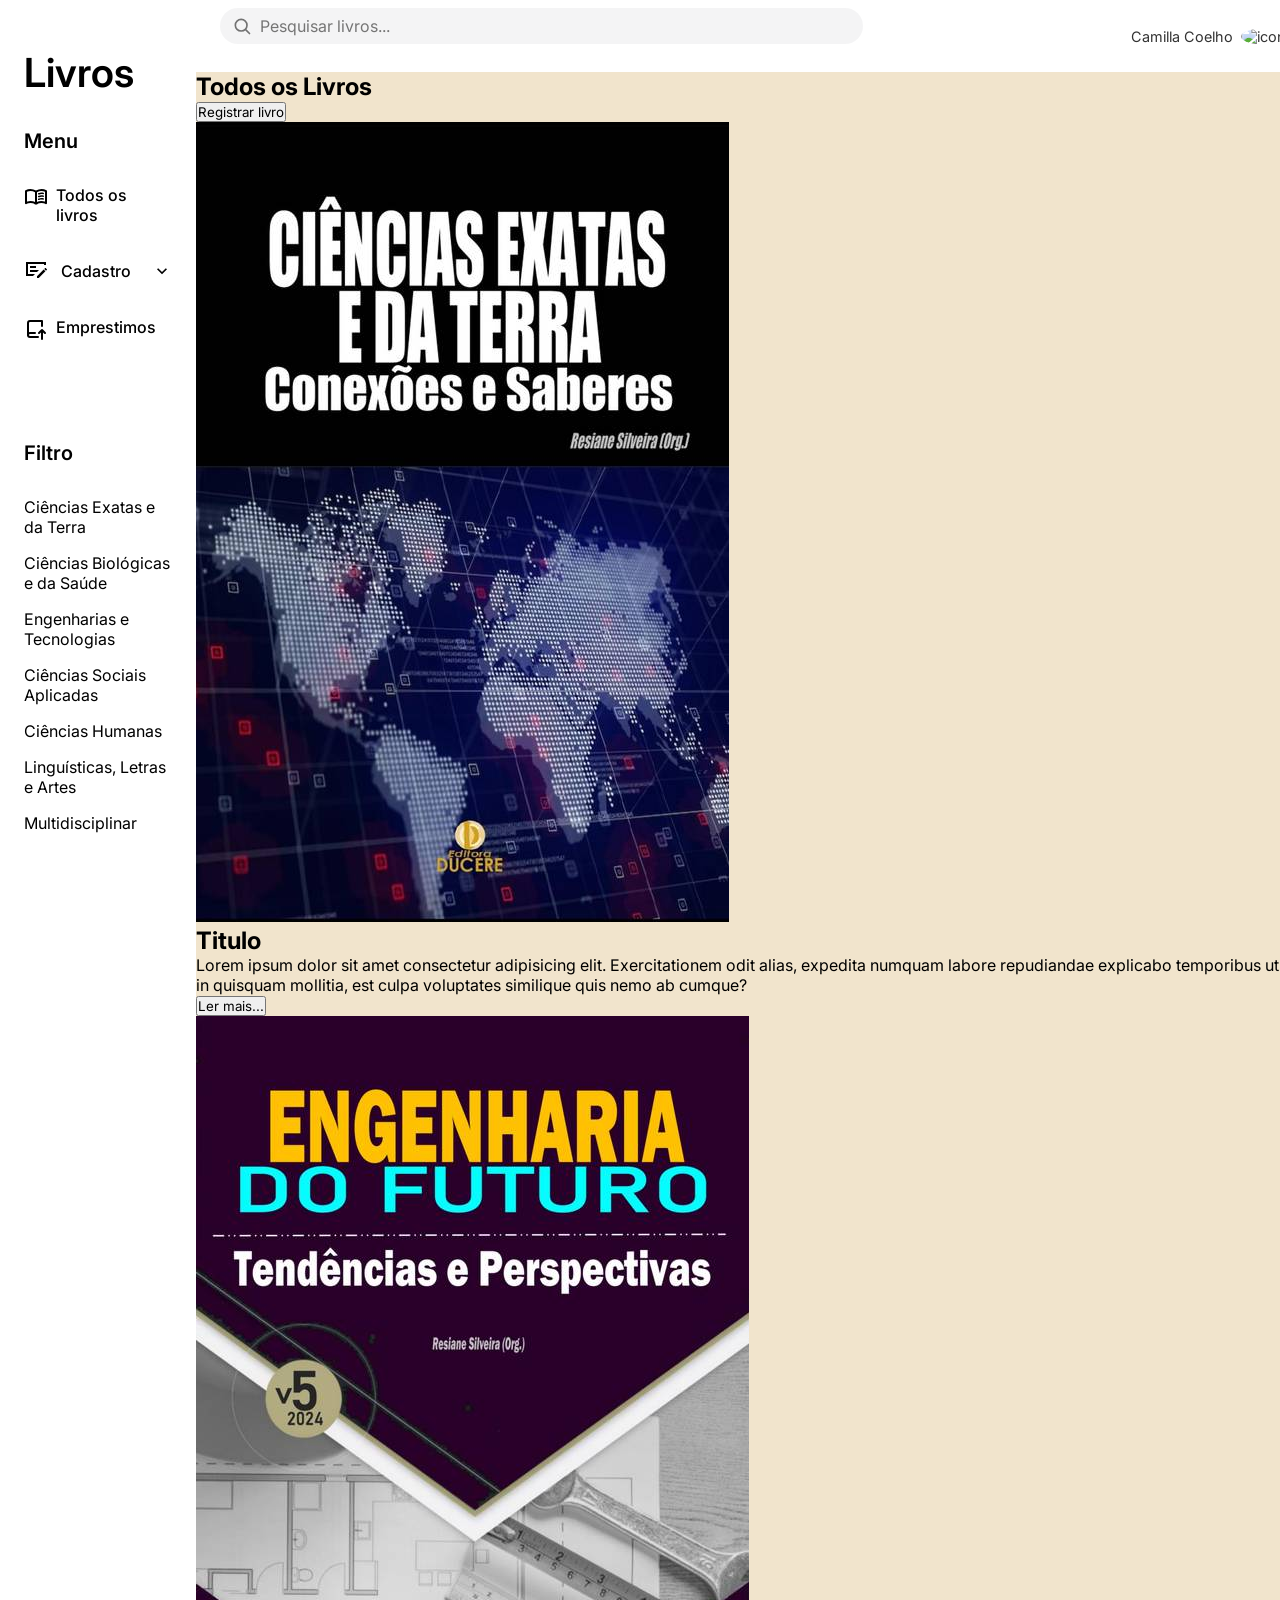
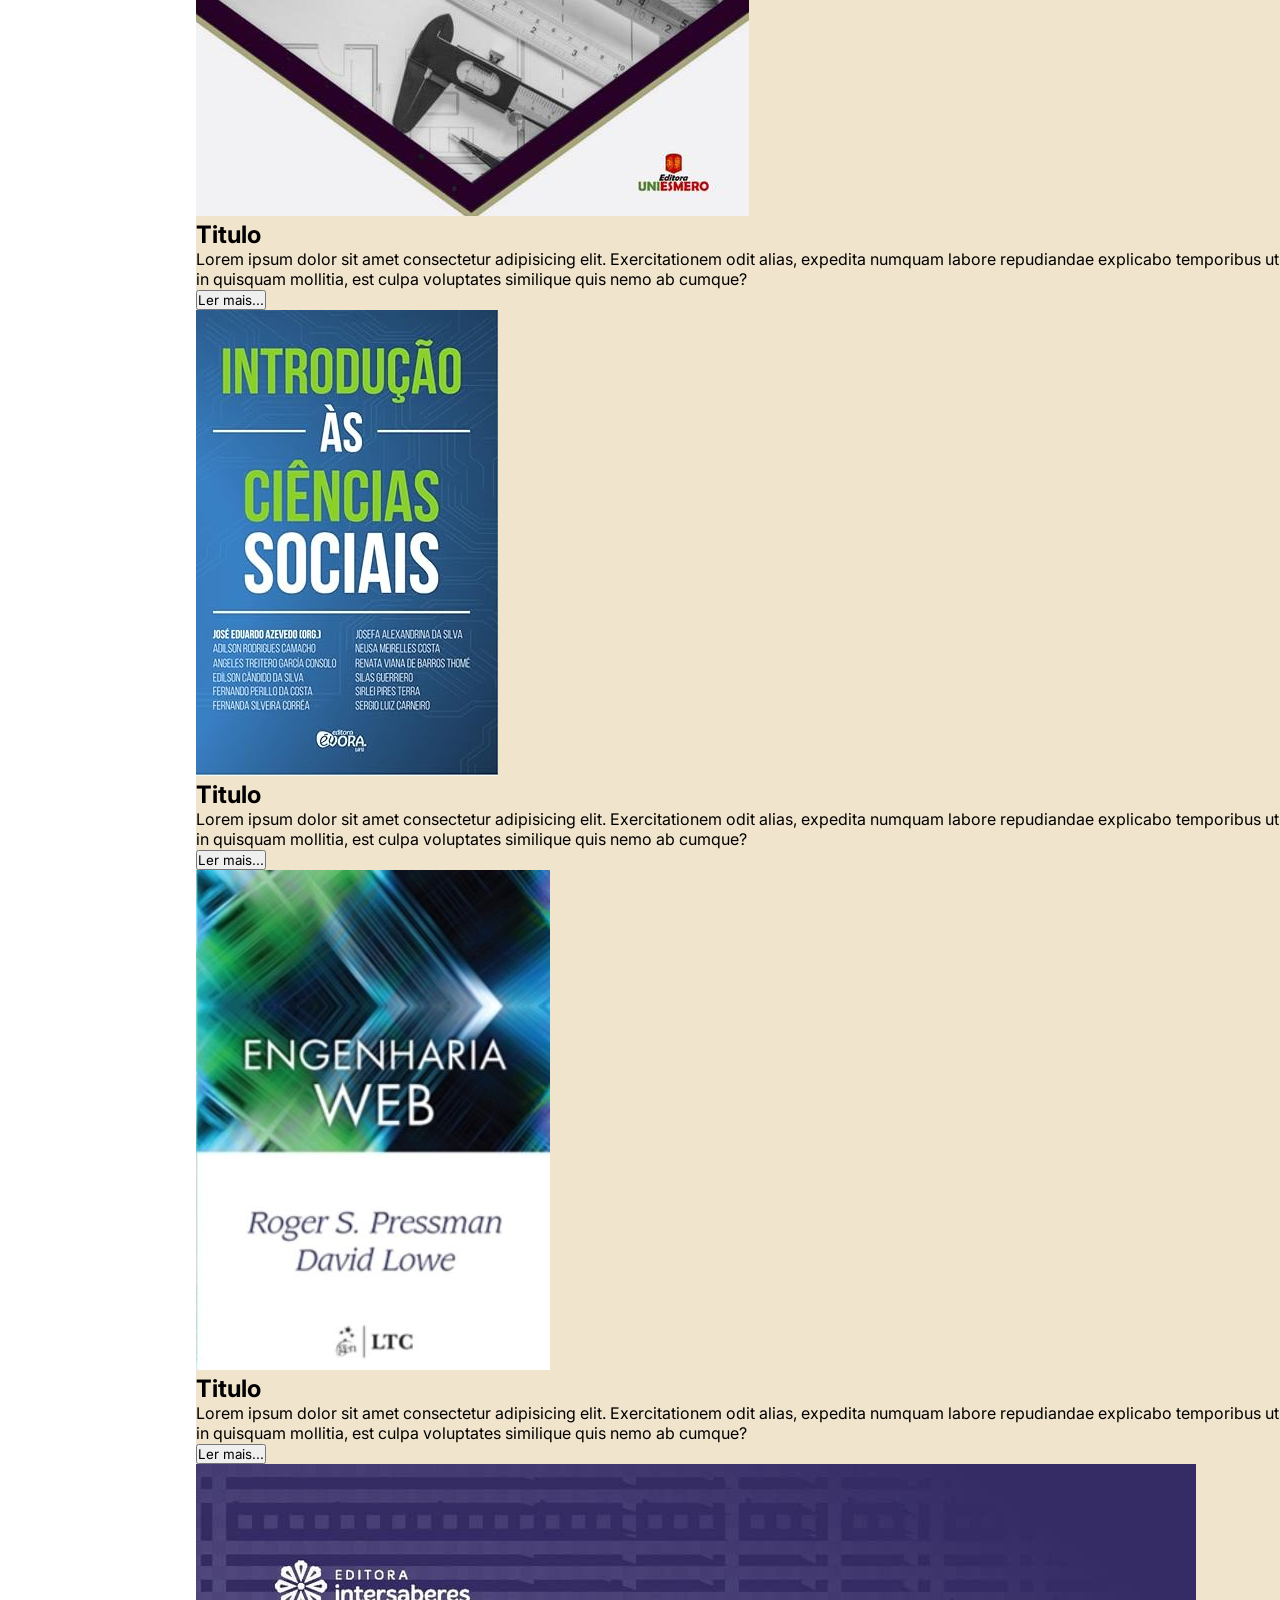
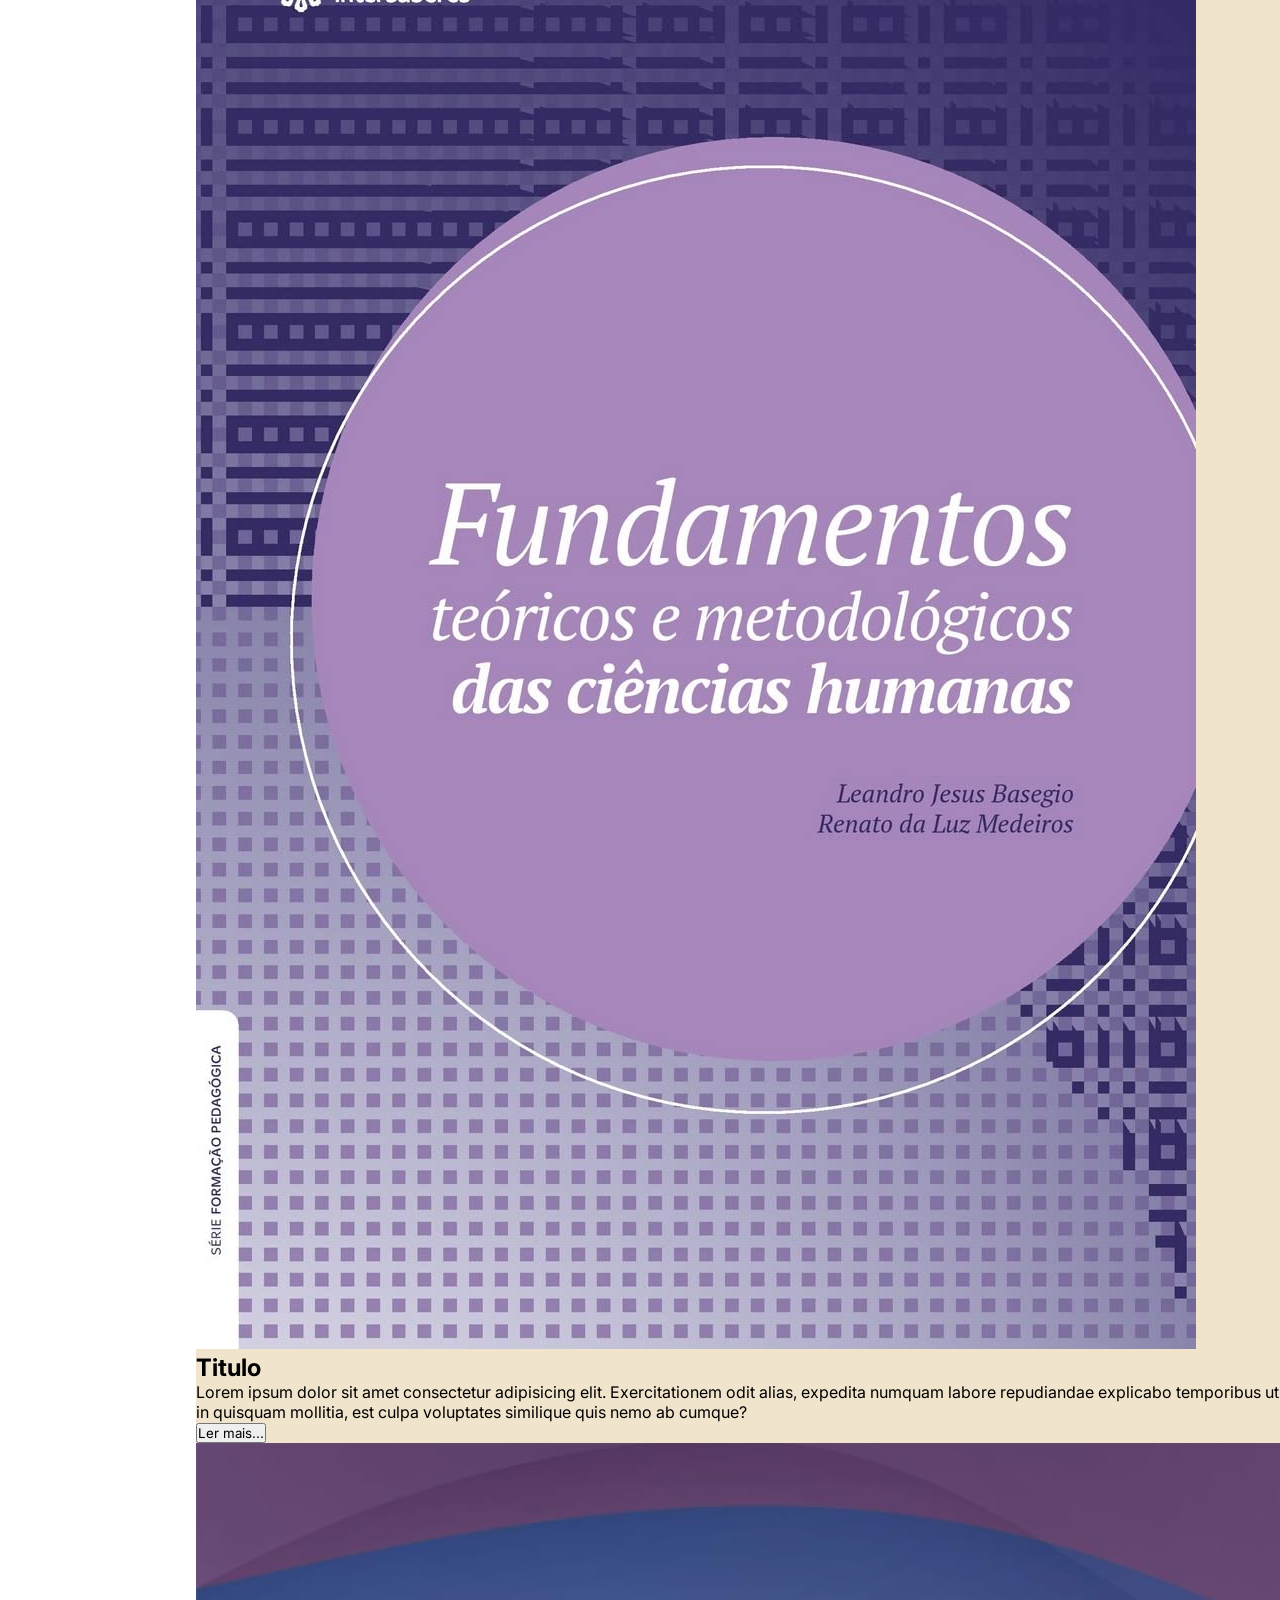
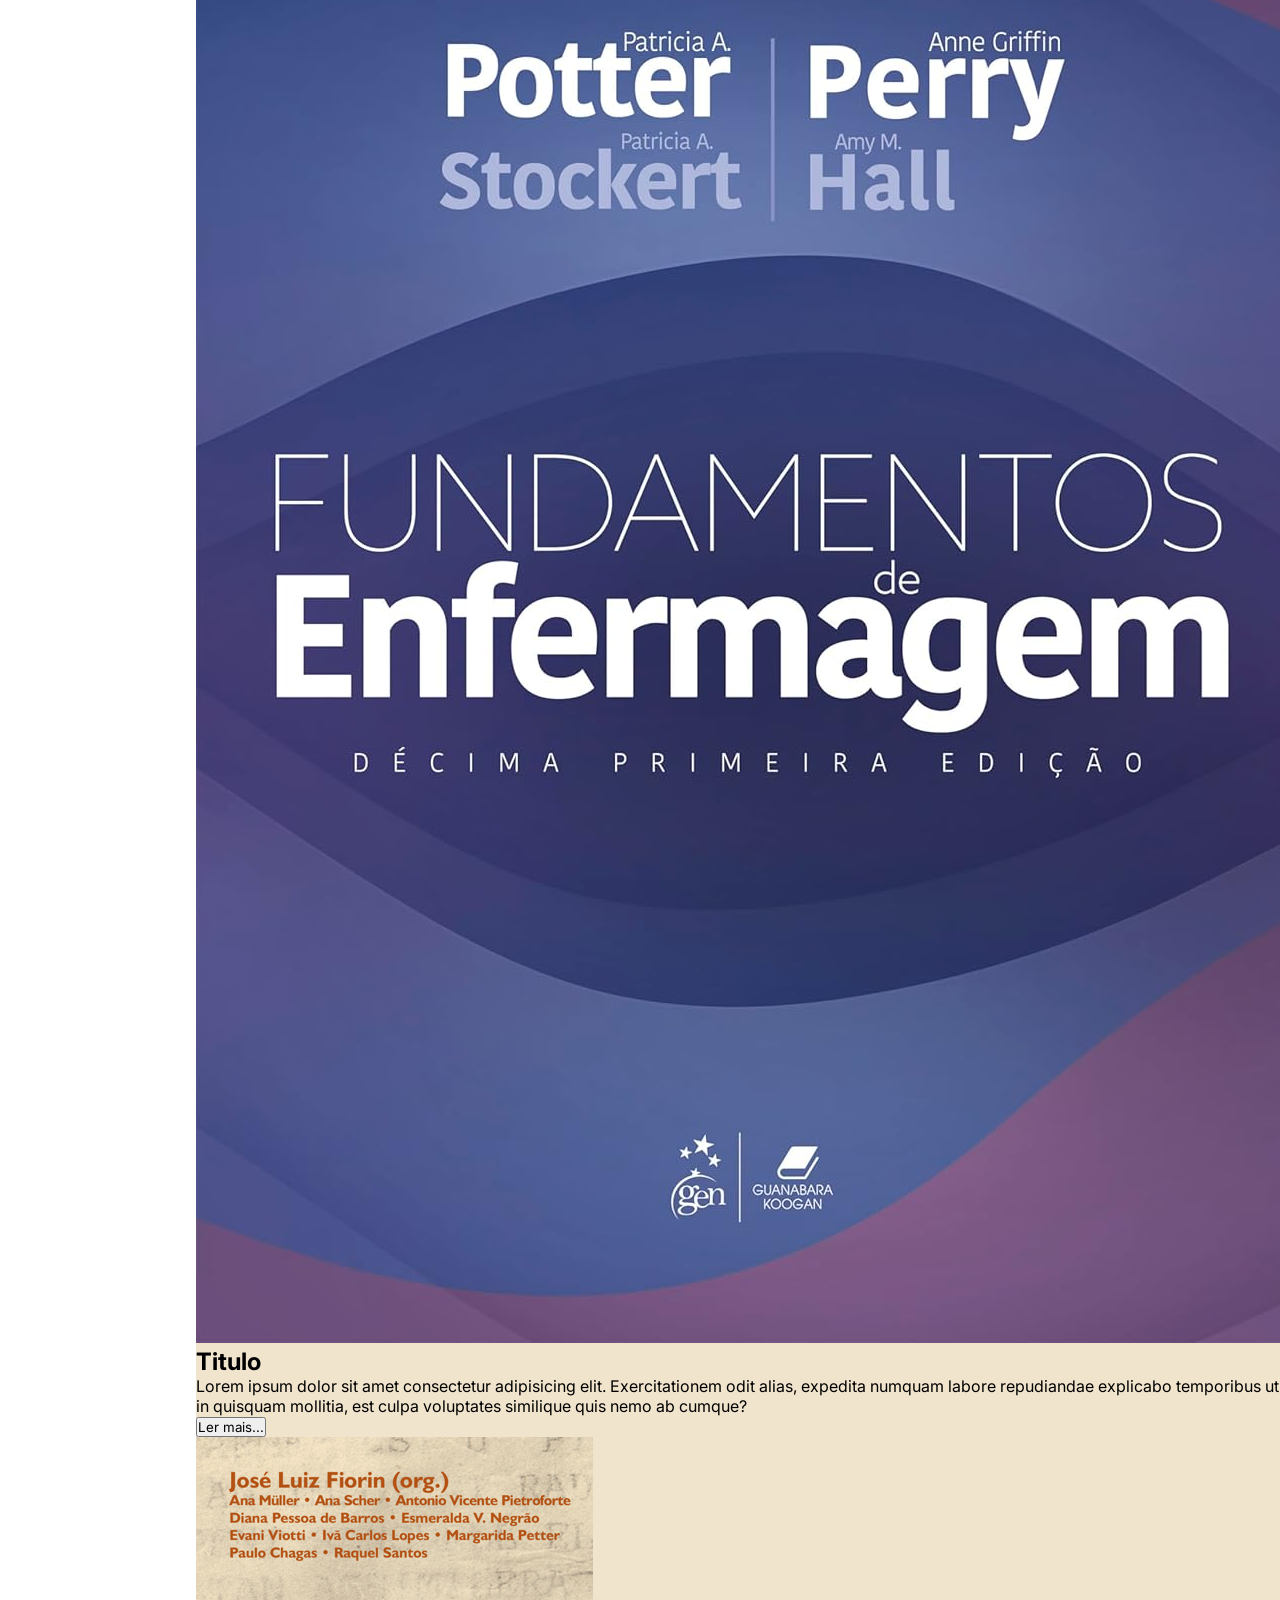
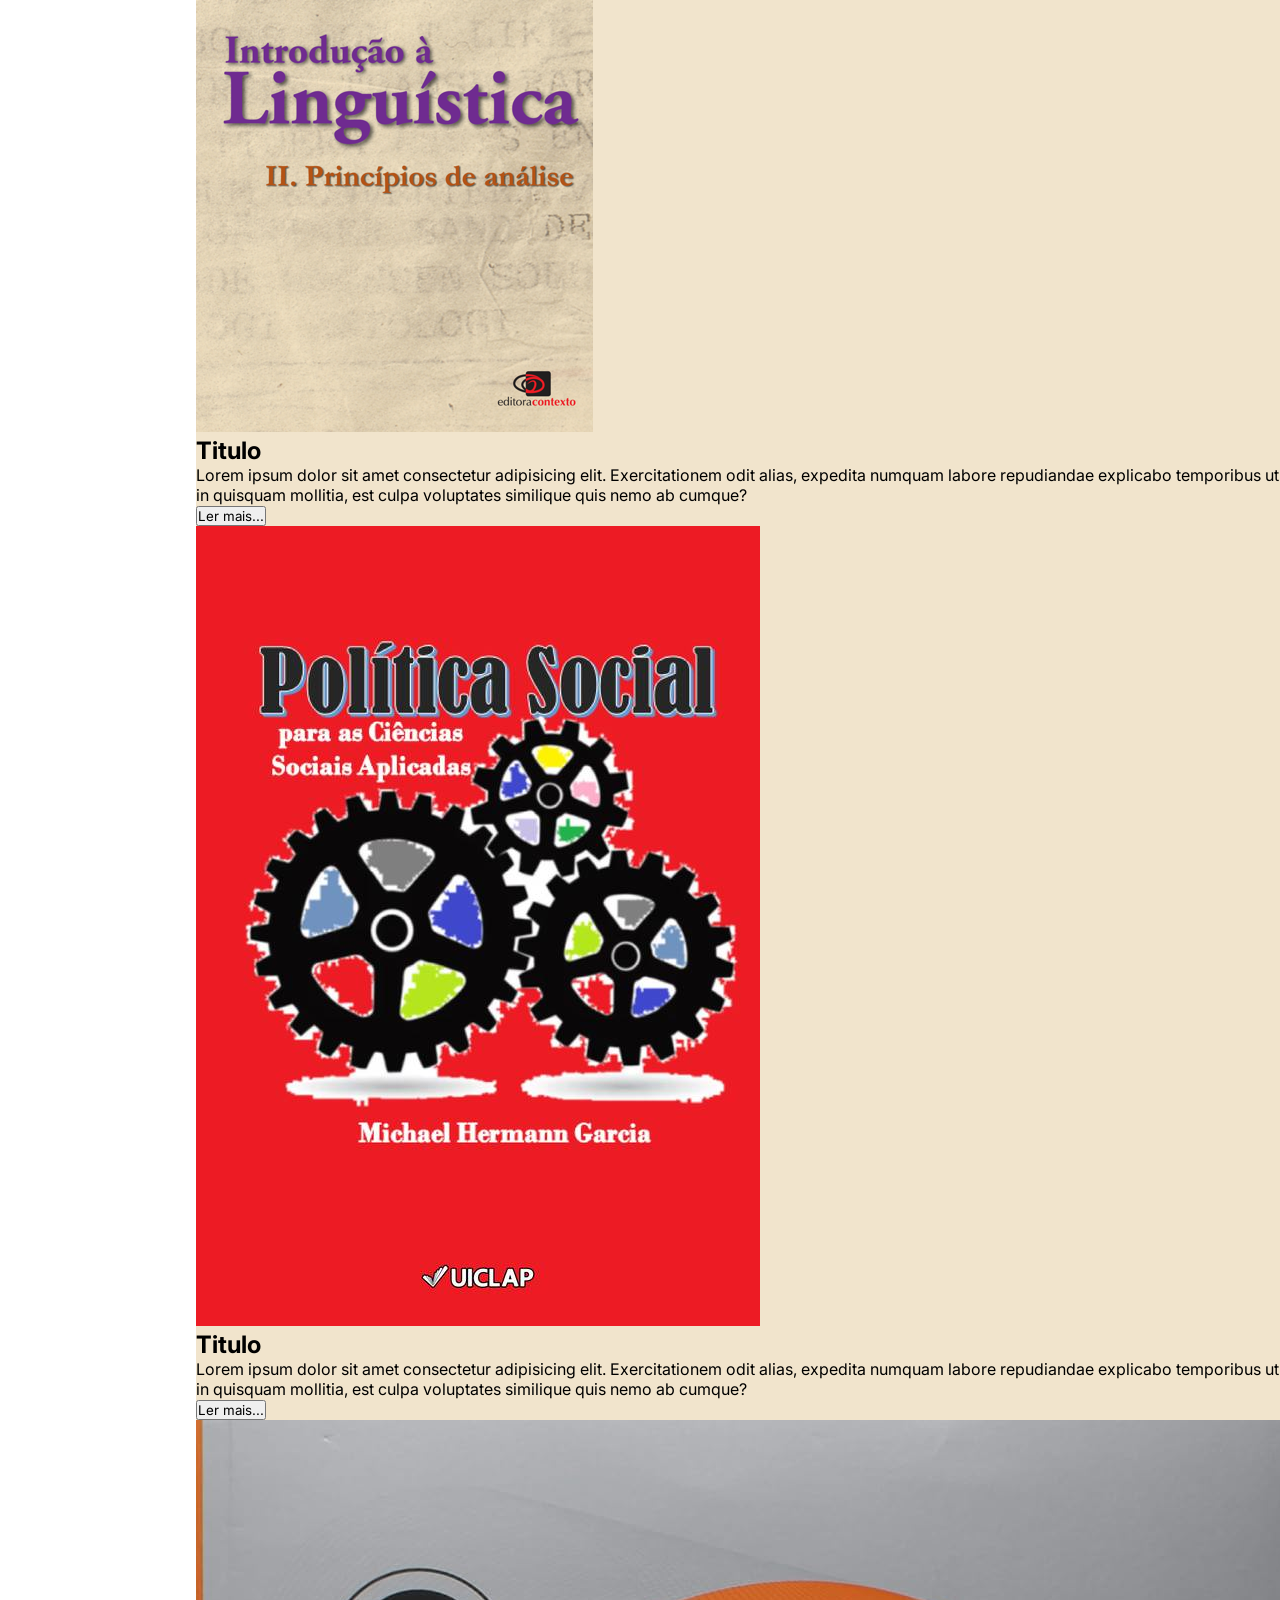
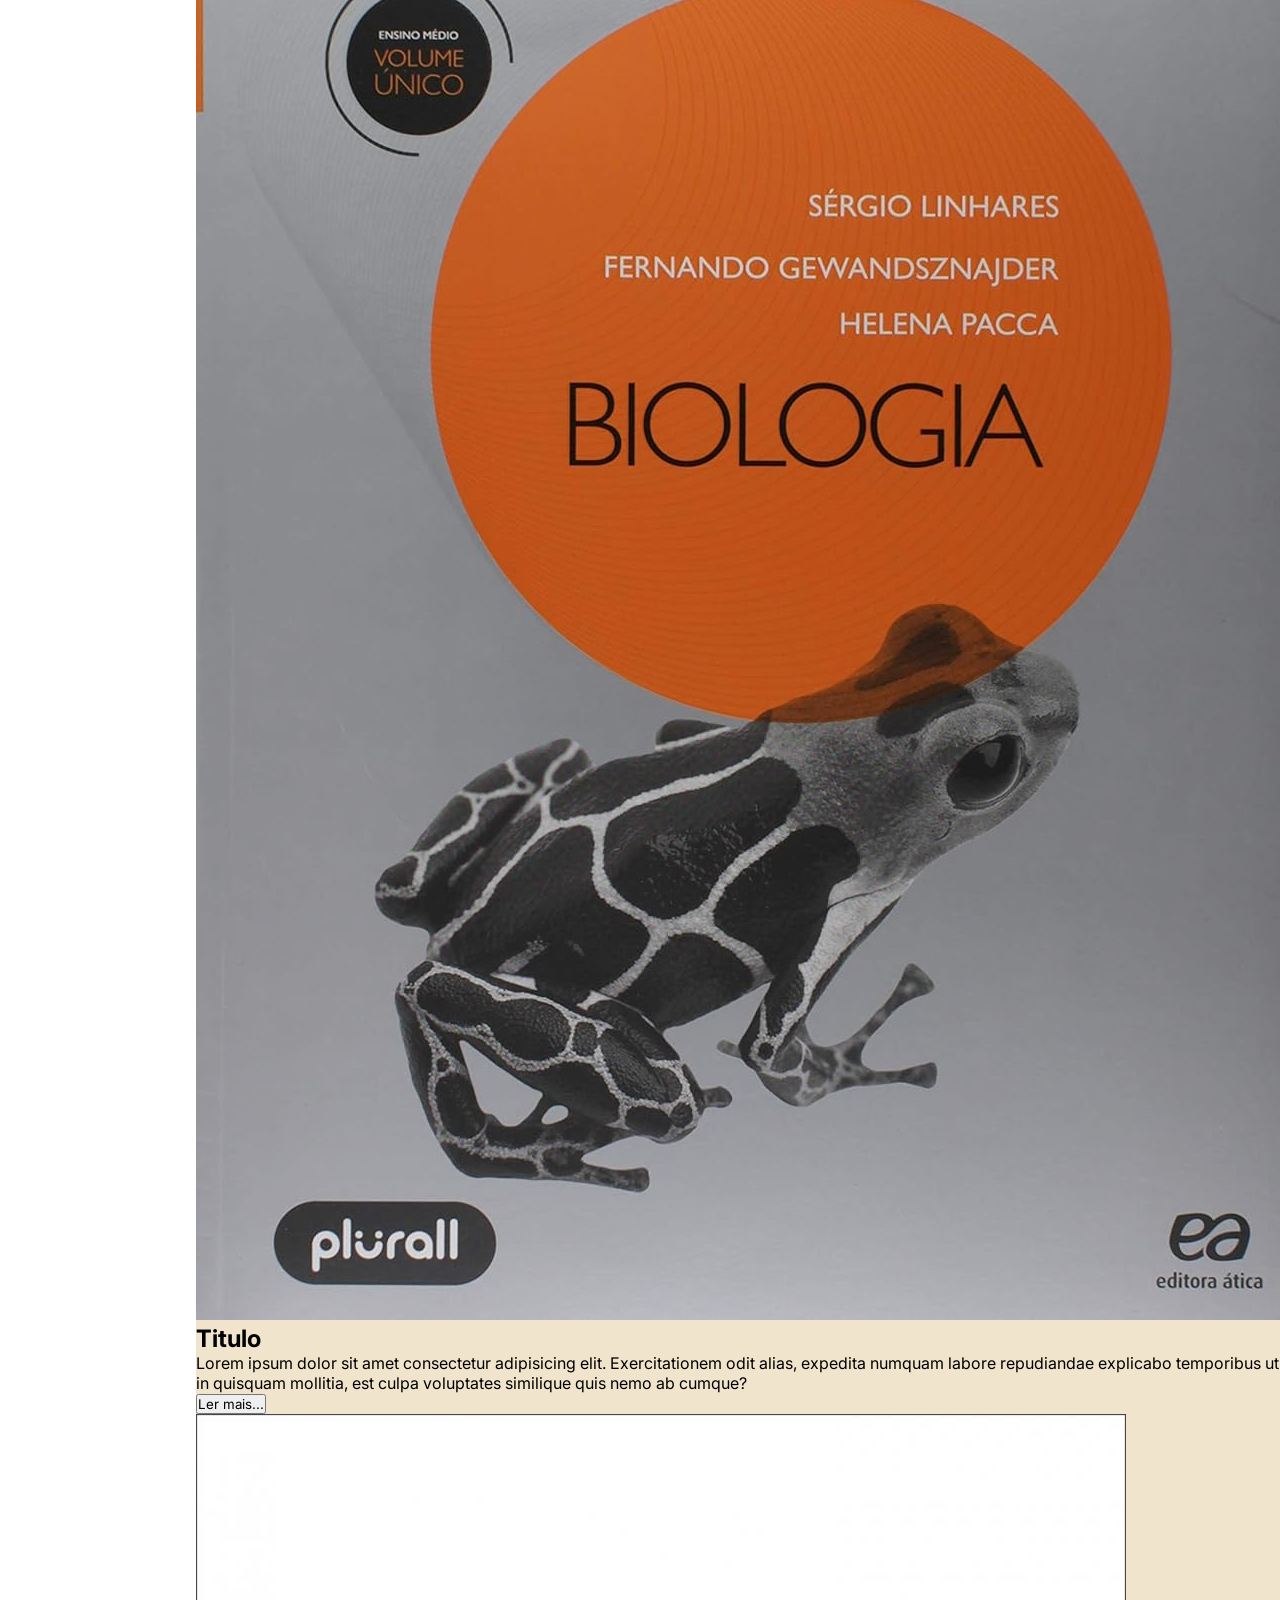
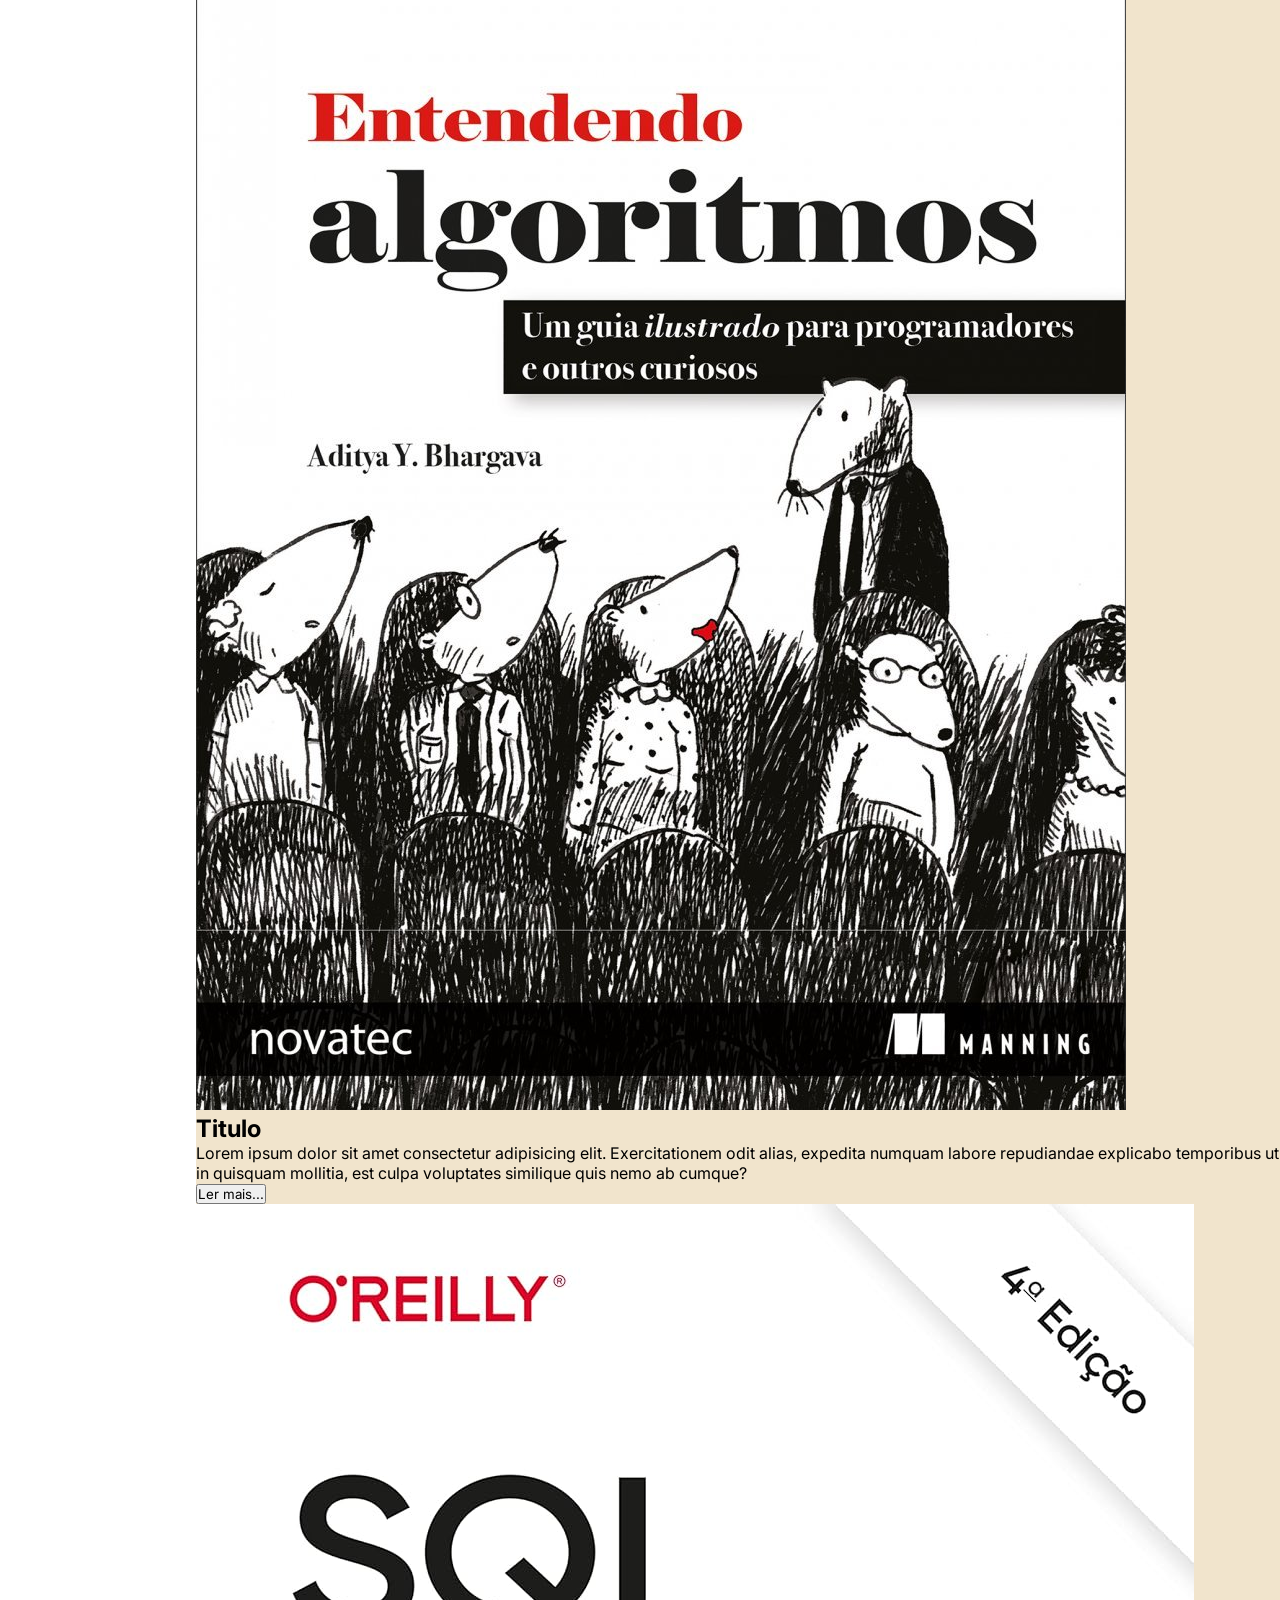
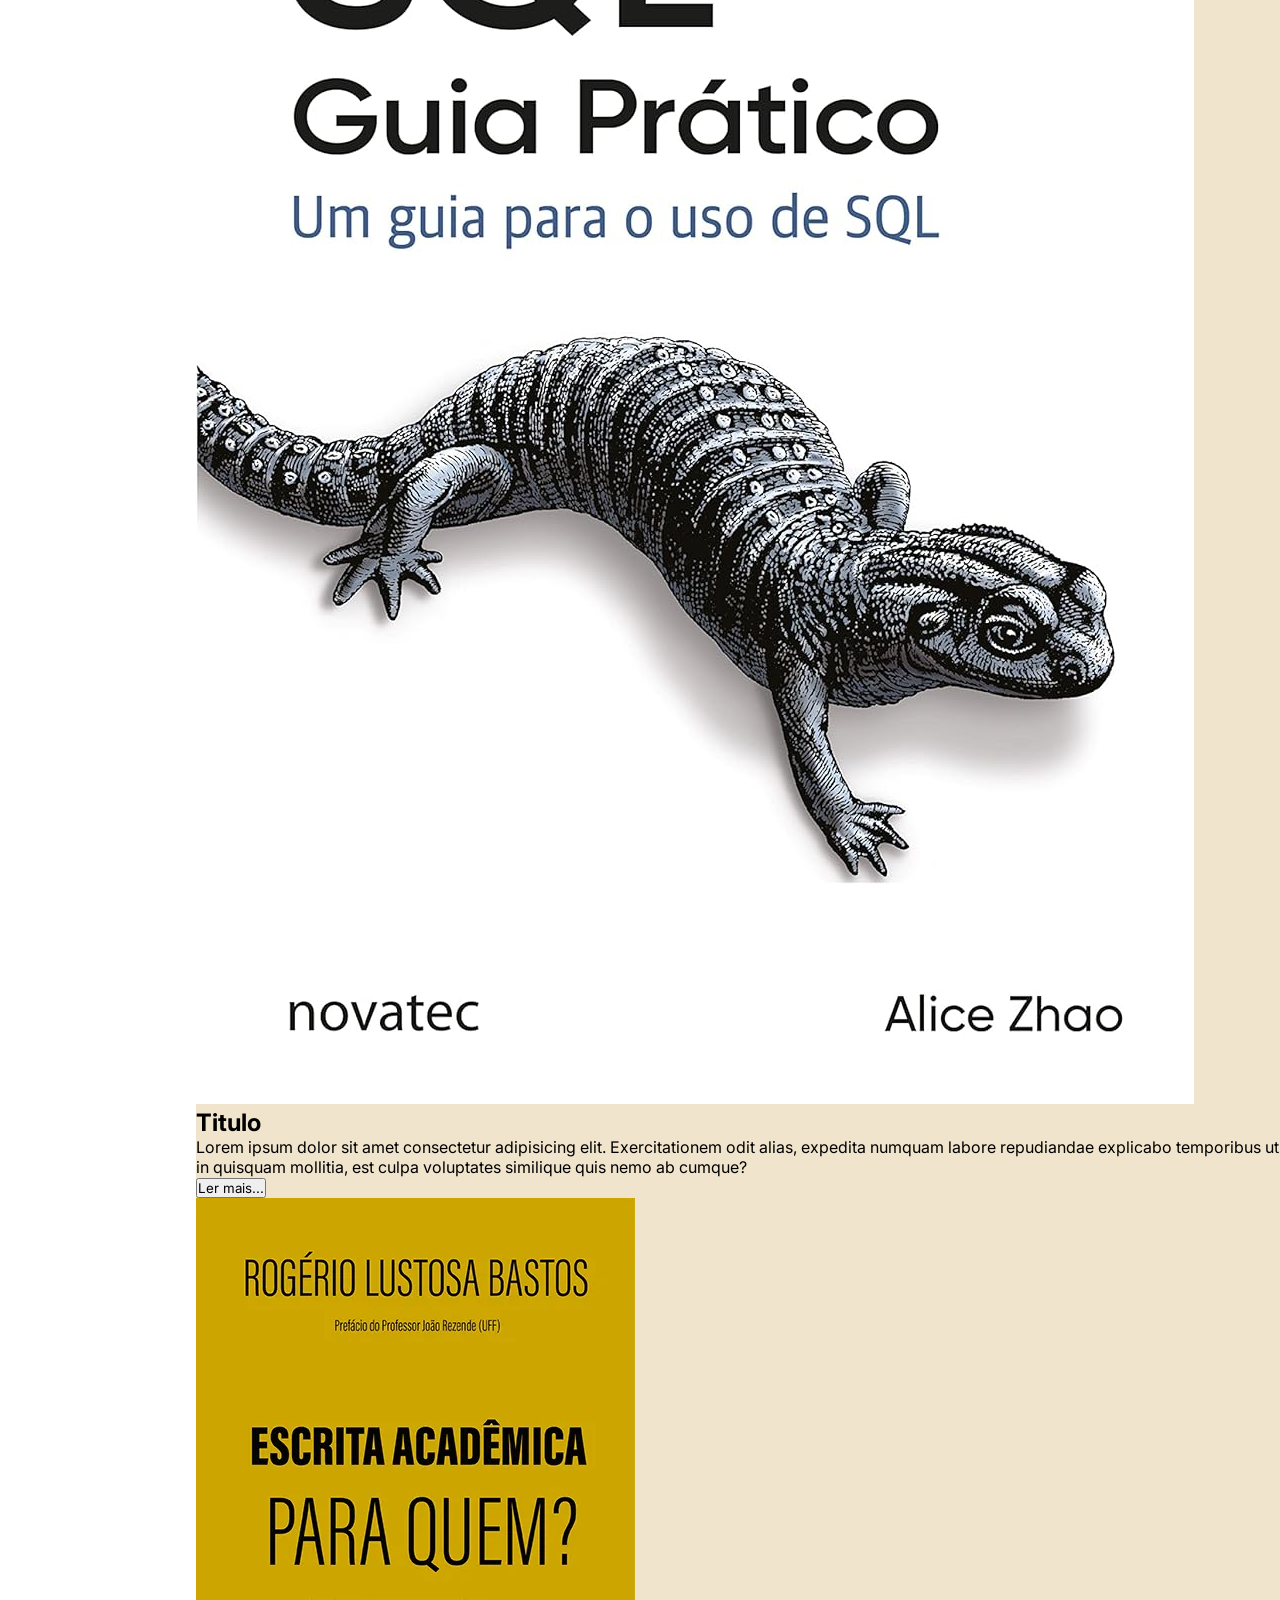
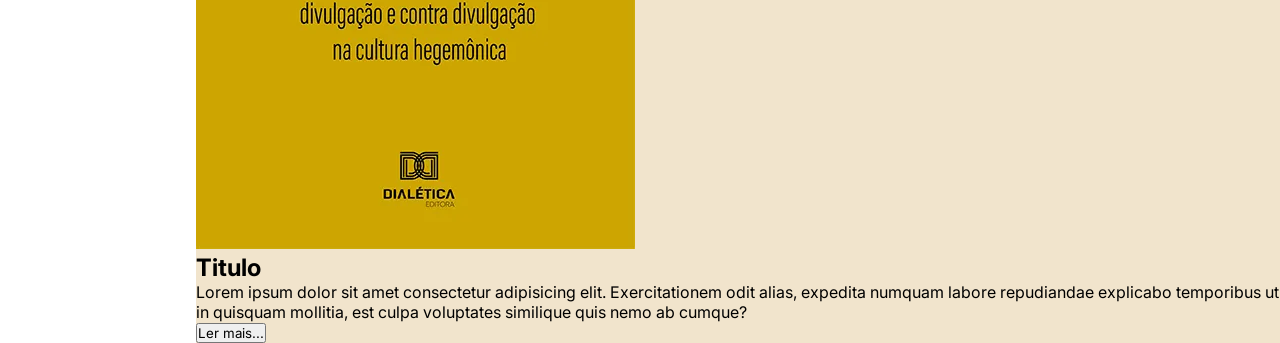
==== commit 3a626f9a: "Cores na página de perfil" ====
--- a/frontend/index.html
+++ b/frontend/index.html
@@ -98,7 +98,7 @@
                 </div>
                 <div class="perfilTopBar">
                     <a href="pageProfile.html">Camilla Coelho</a>
-                    <img src="assets/img/pexels-shvetsa-5325840.jpg" alt="icone" >
+                    <a href="pageProfile.html"><img src="assets/img/pexels-shvetsa-5325840.jpg" alt="icone" ></a>
                 </div>      
 
             </nav>     
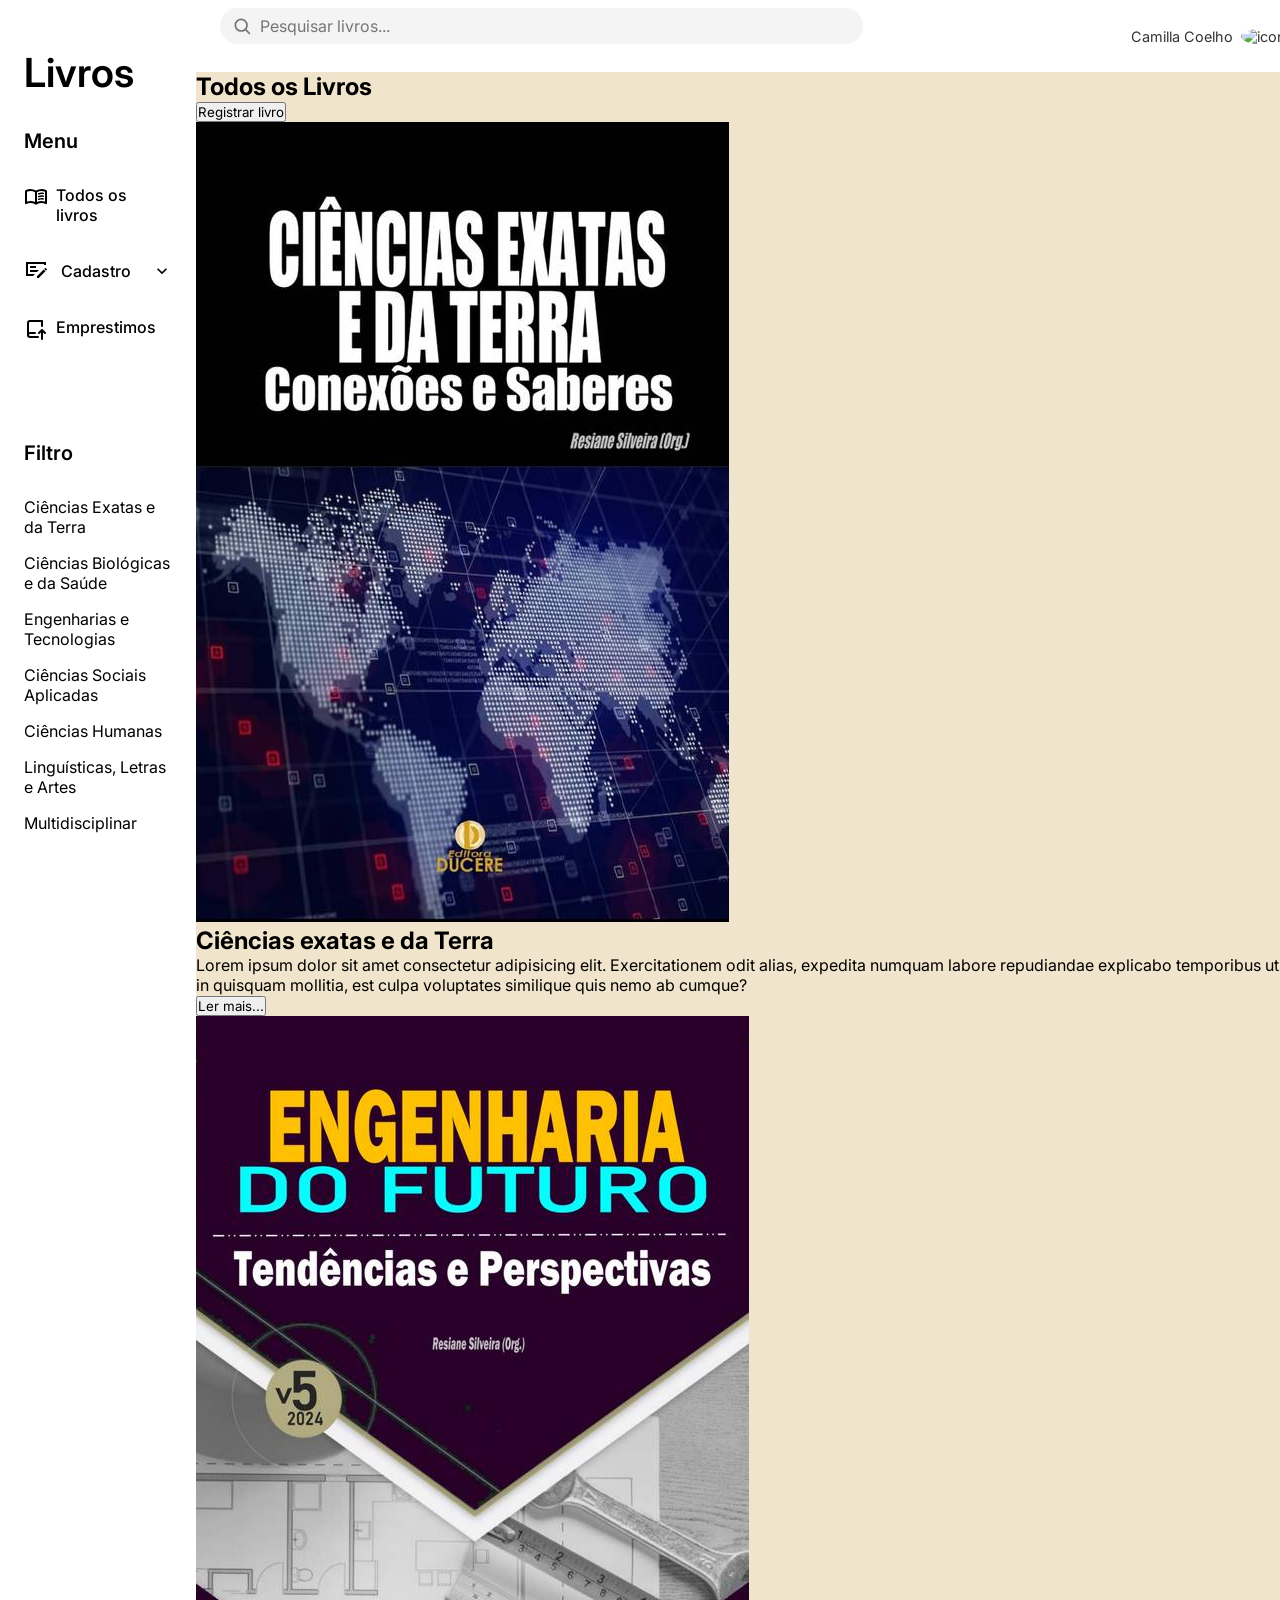
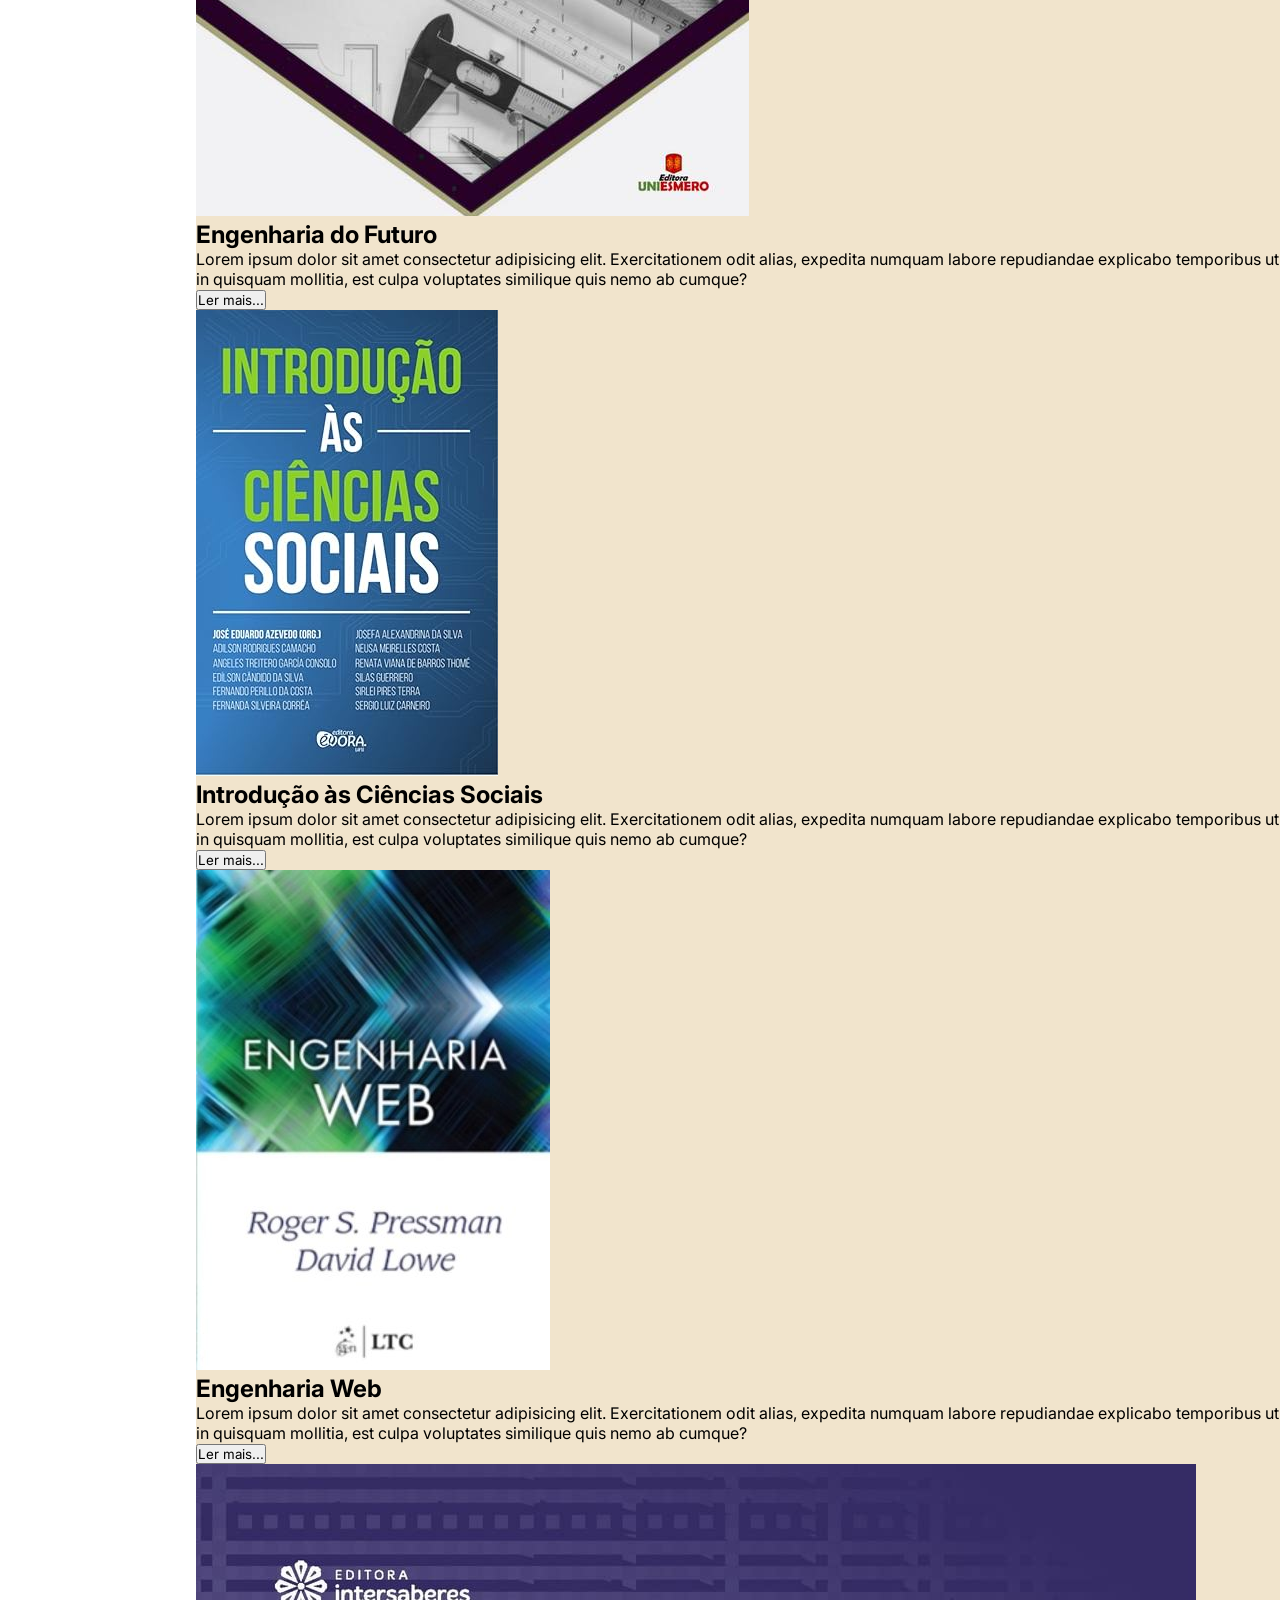
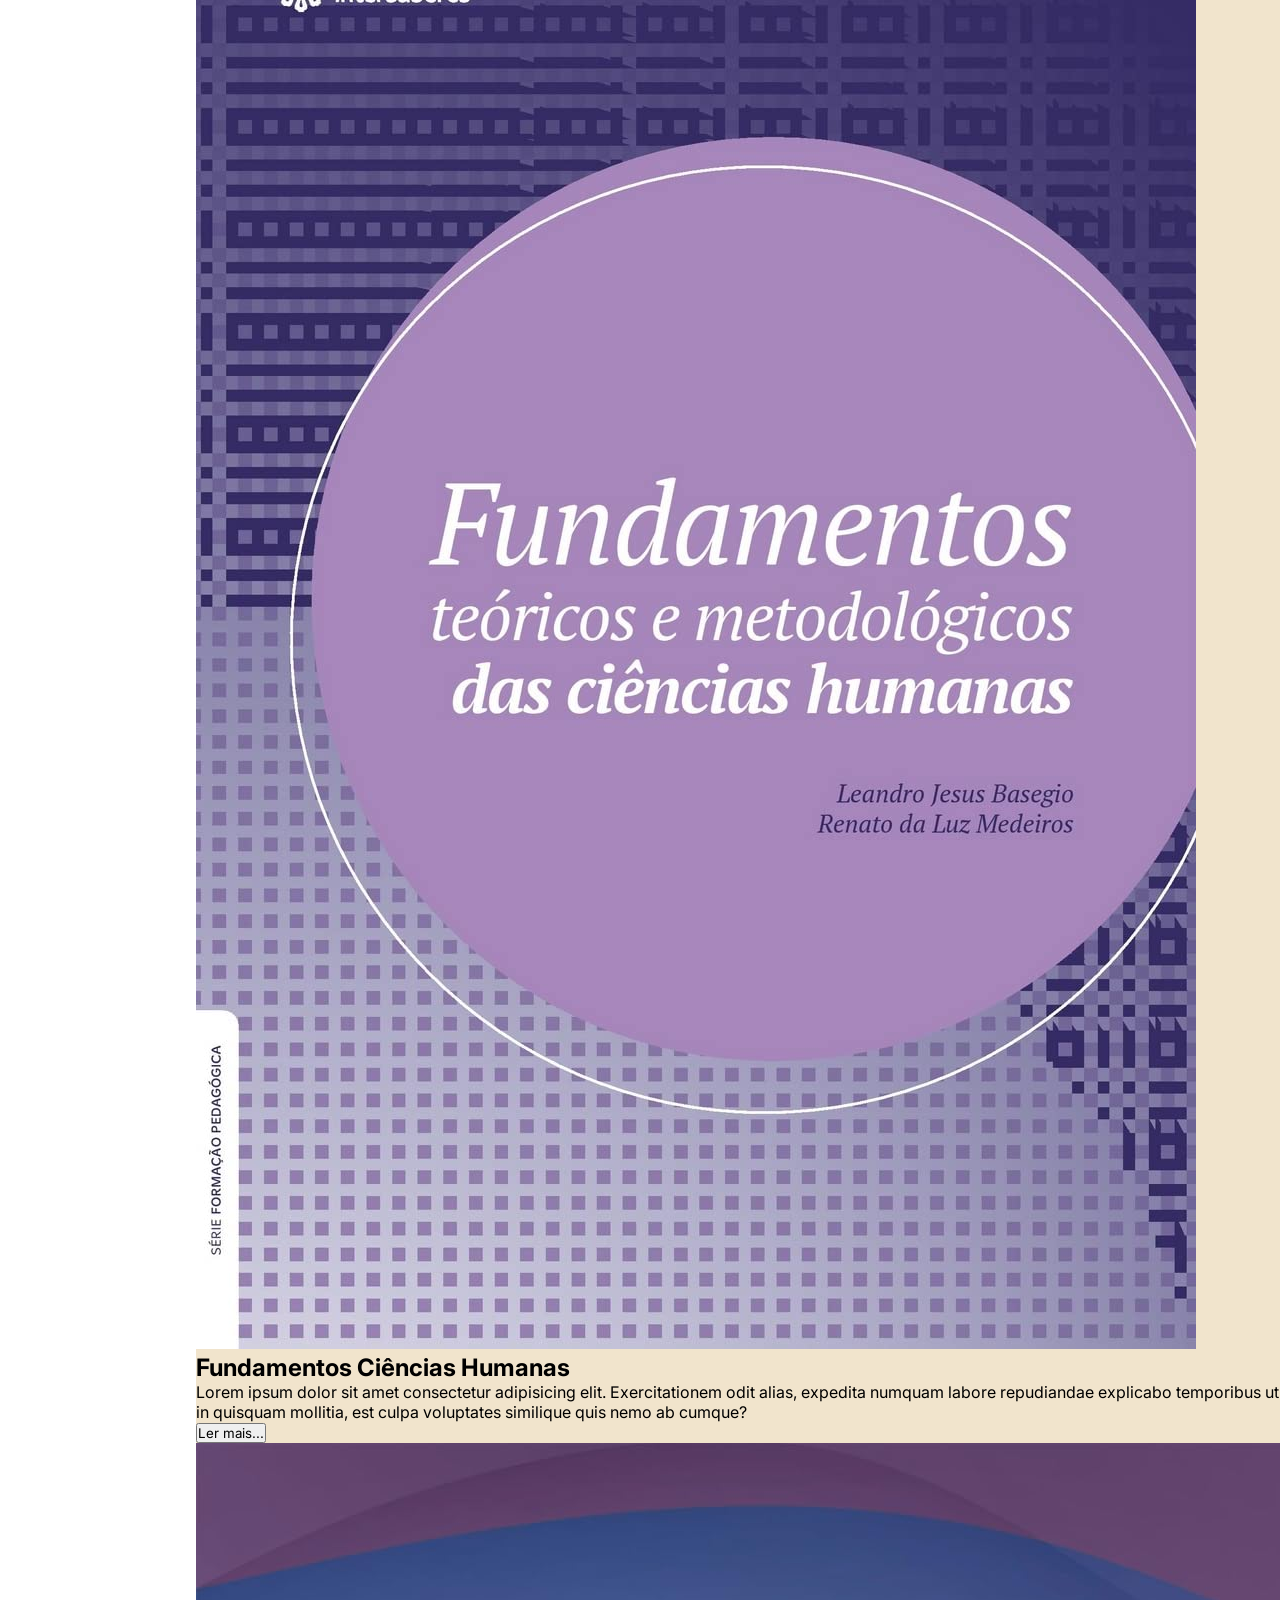
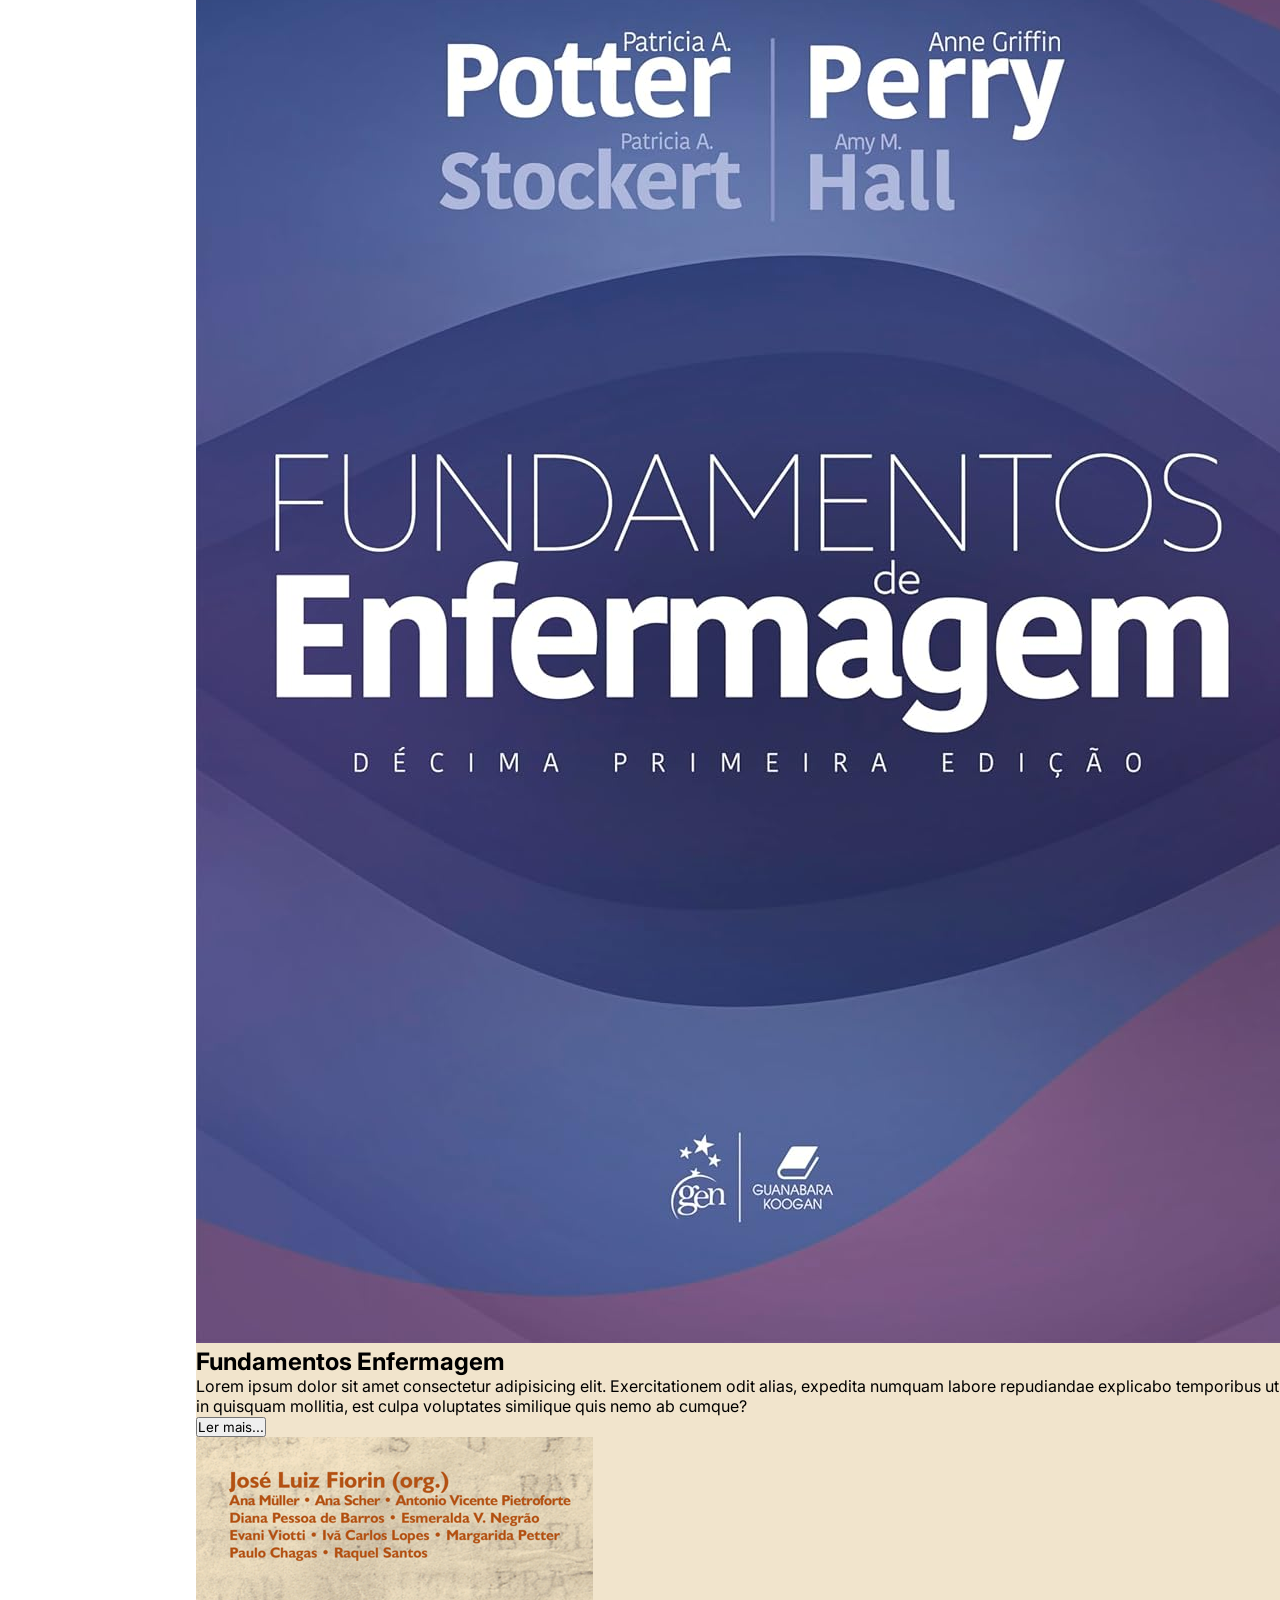
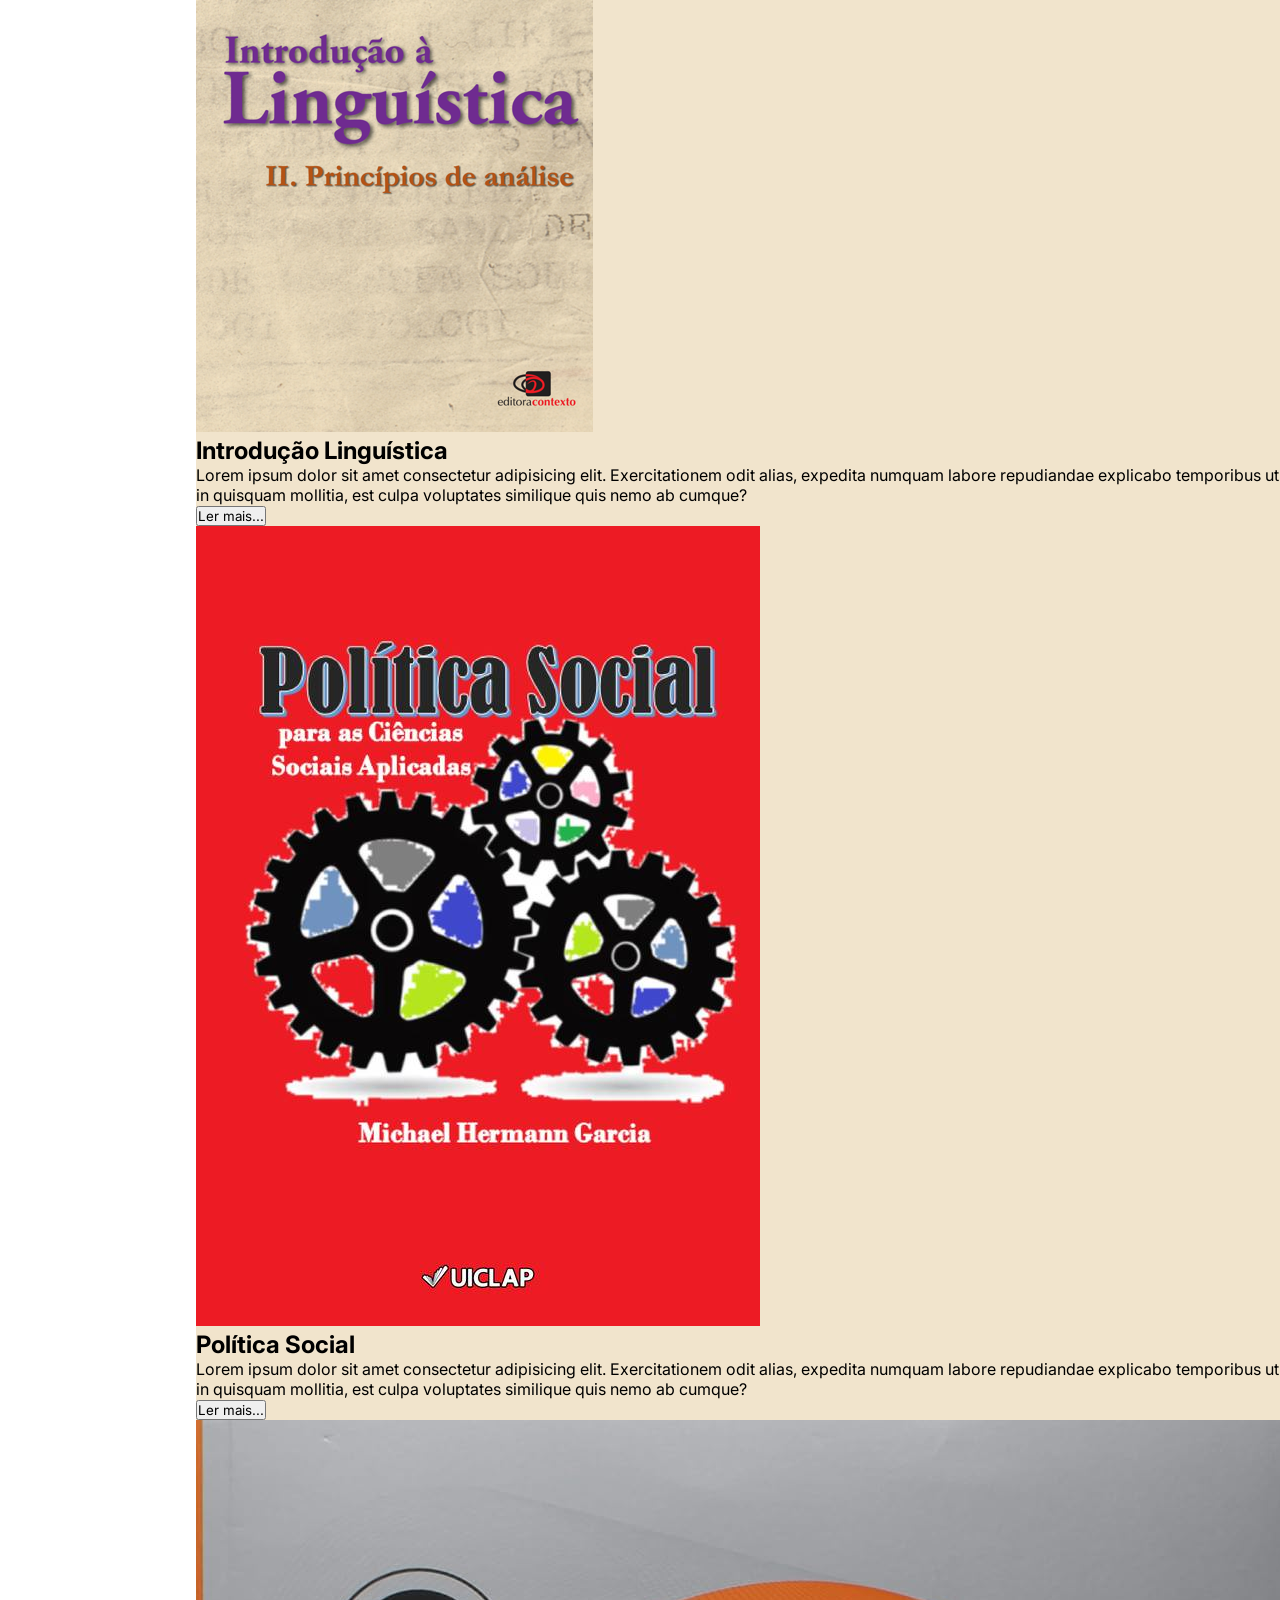
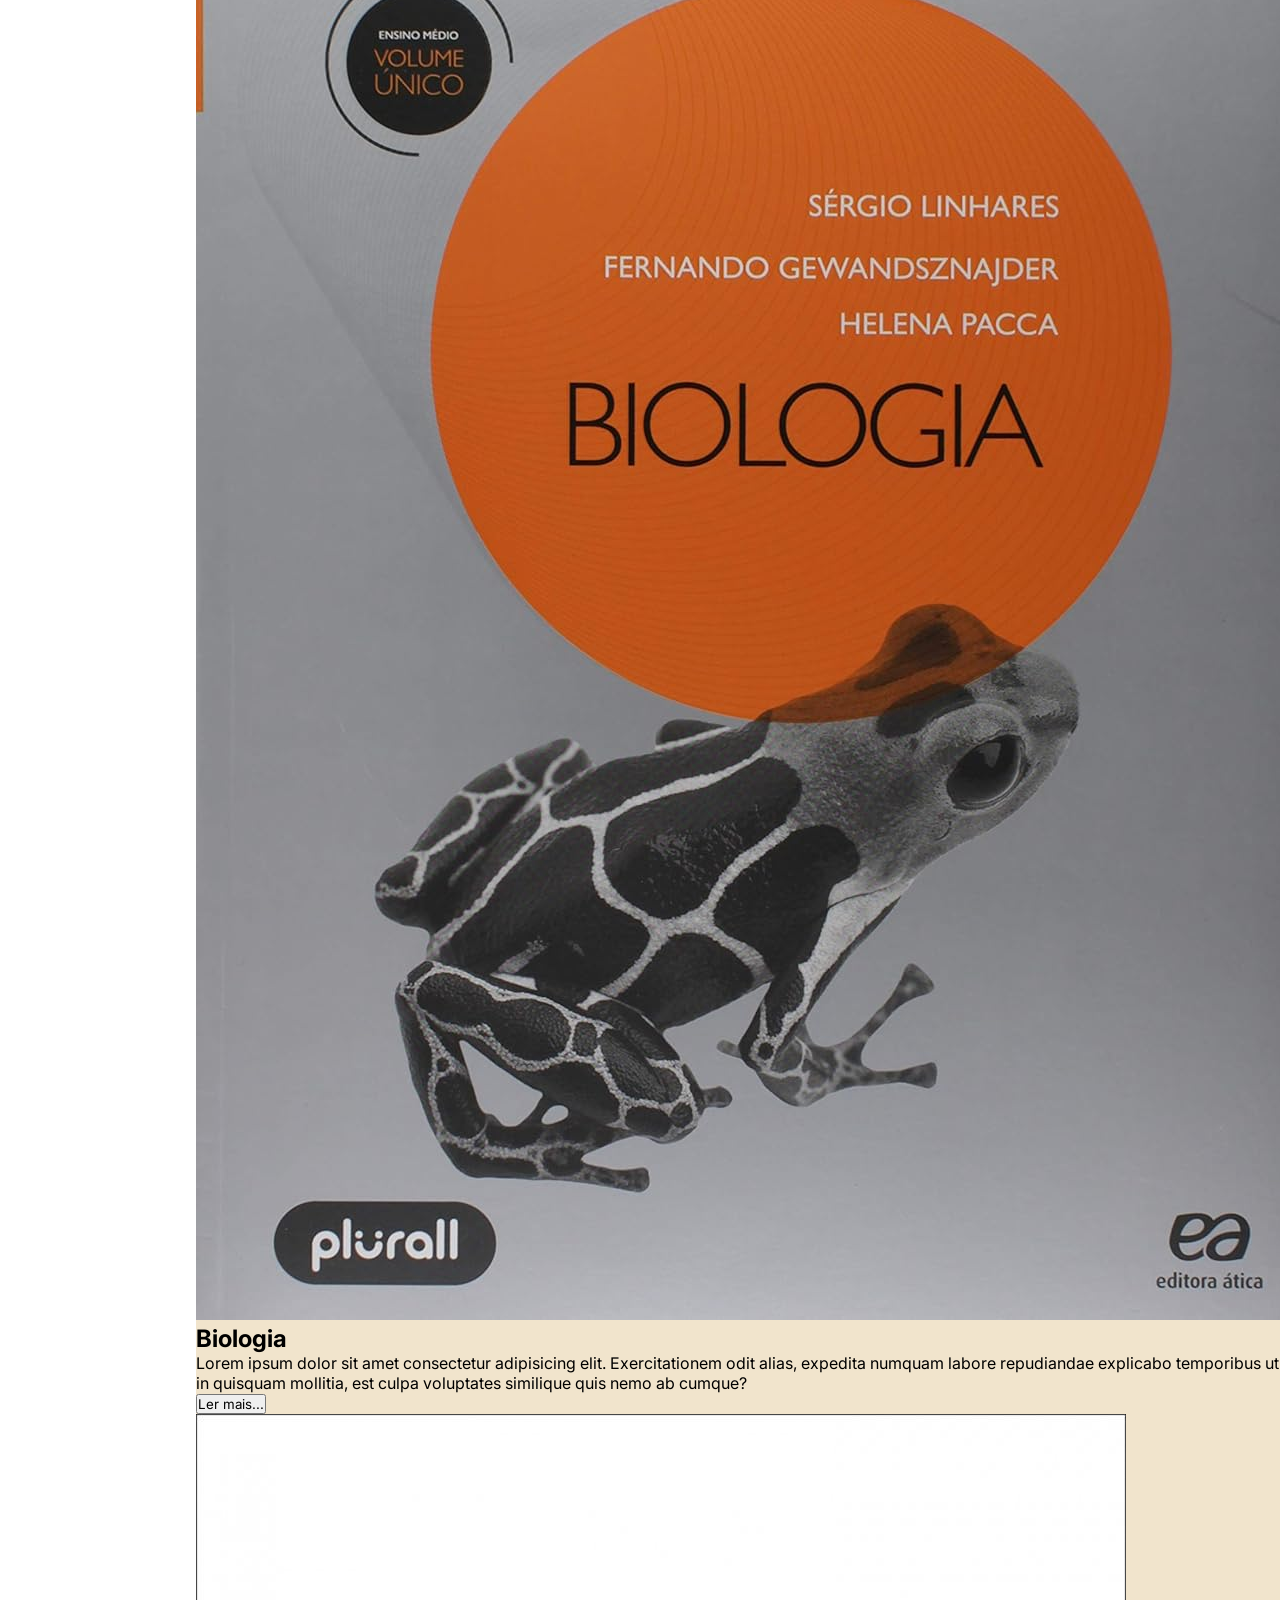
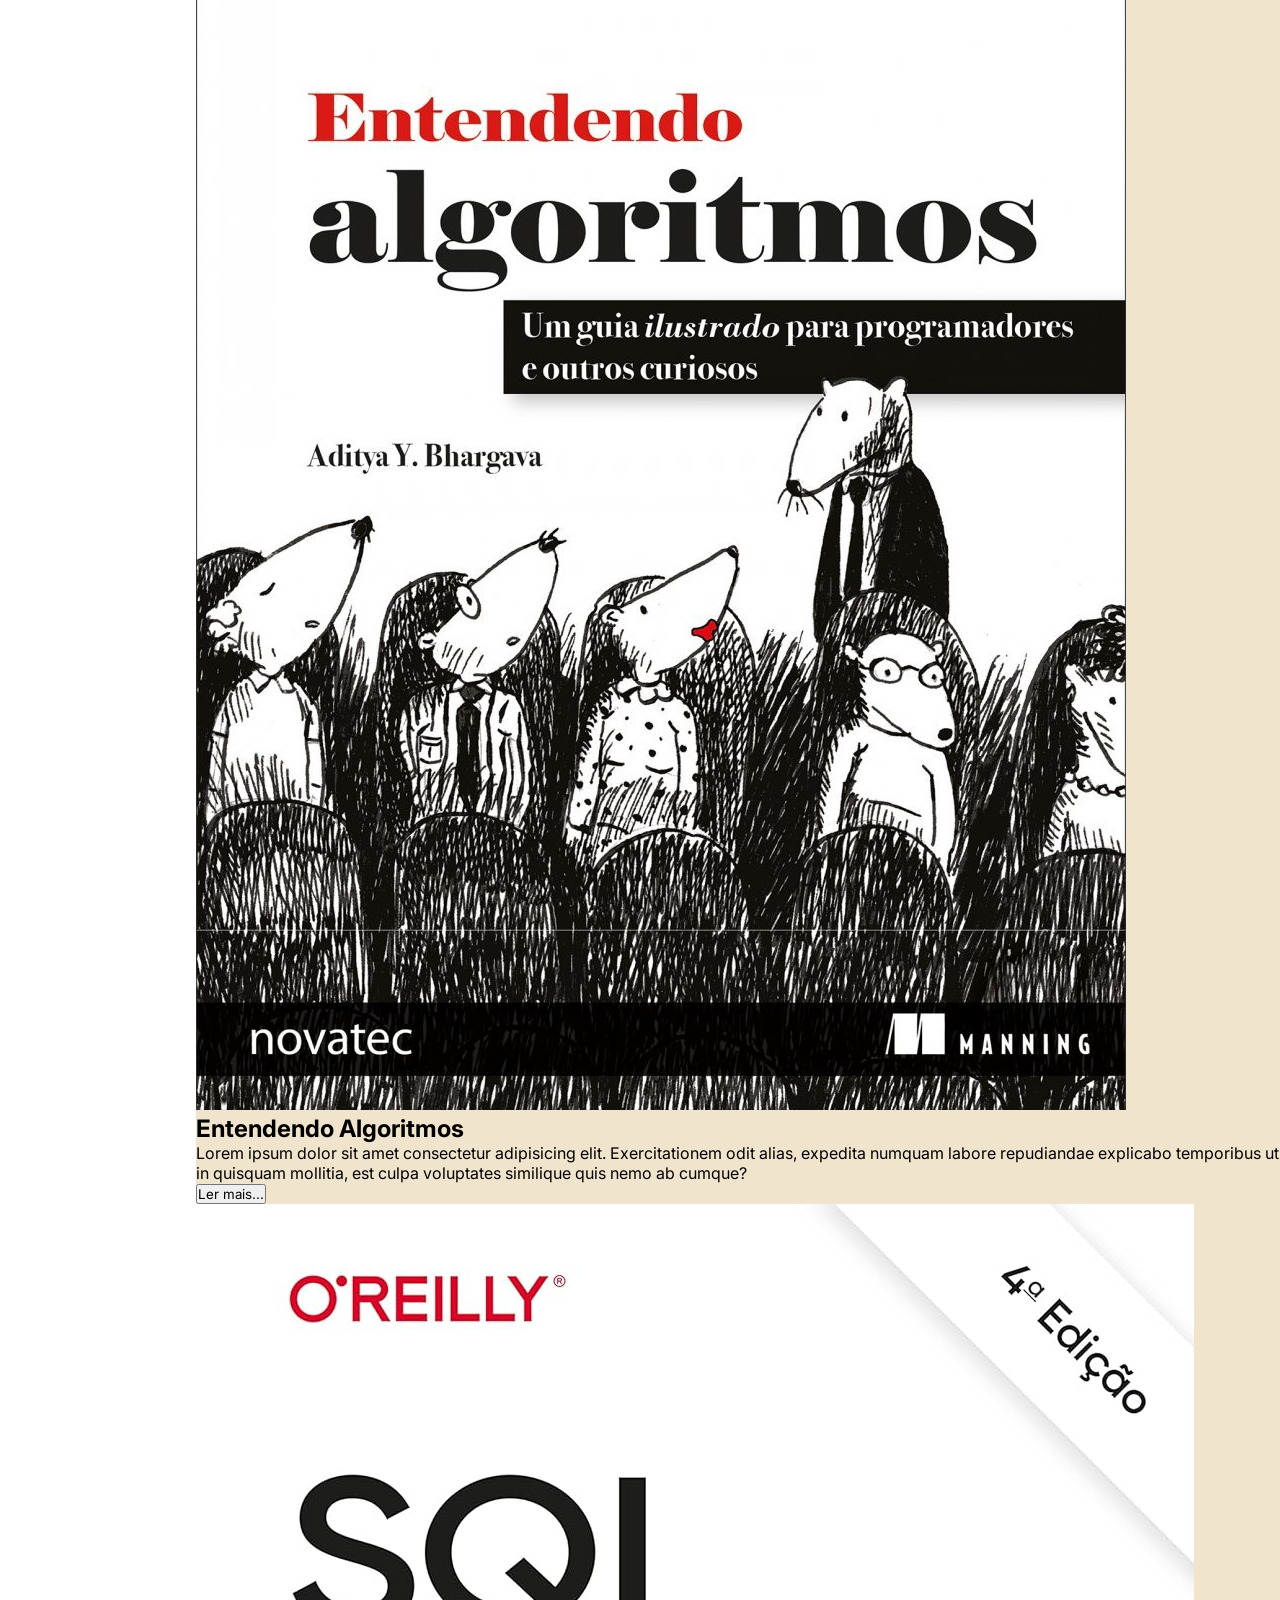
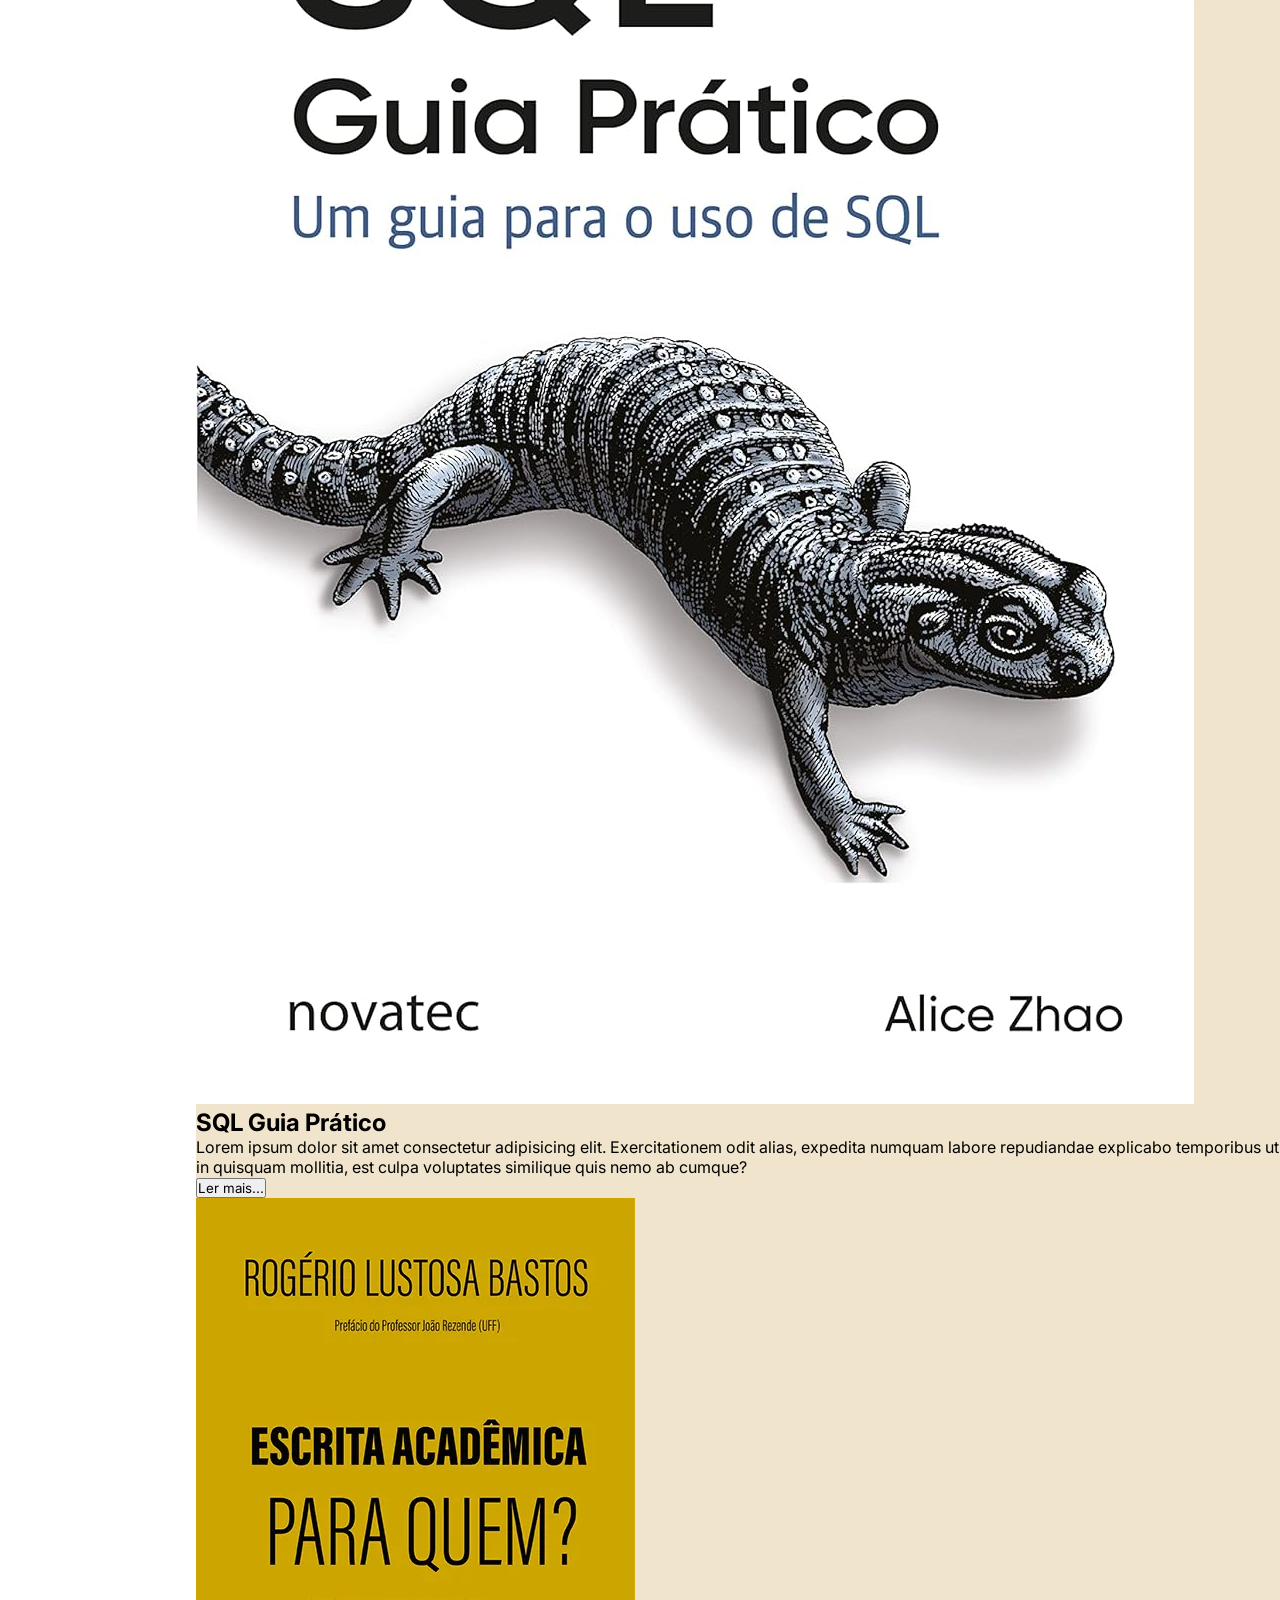
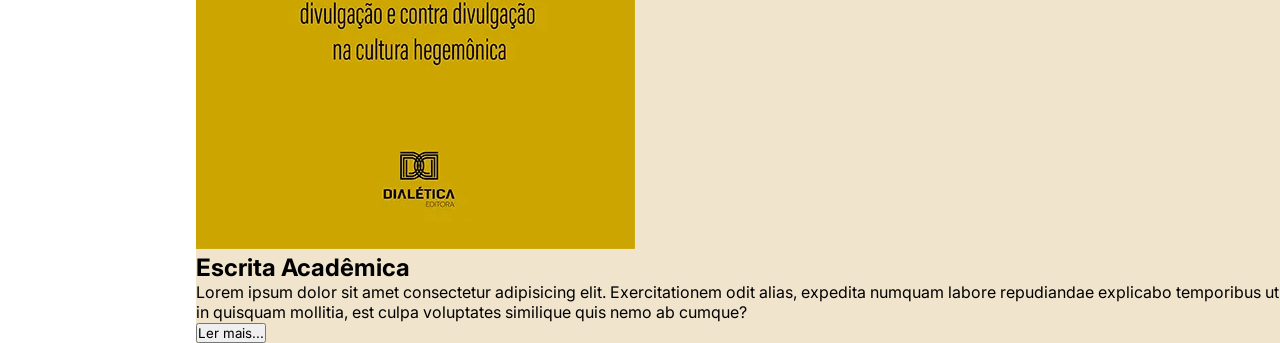
==== commit 977b9827: "Adição dos cards de ler mais e de adicionar livros" ====
--- a/frontend/index.html
+++ b/frontend/index.html
@@ -108,266 +108,426 @@
         <h1>Todos os Livros</h1>
         <button id="botaoregistrarlivro">Registrar livro</button>
 
-        <dialog class="modalLivro">
-
-    <button class="fecharModal">✕</button>
-
-    <div class="modalContainer">
-
-        <!-- Área da capa -->
-        <div class="capaLivro">
-    <!-- Input escondido -->
-    <input type="file" id="uploadCapa" accept="image/*" style="display: none;" />
-
-    <!-- SVG clicável -->
-    <span id="clicarCapa">
-        <svg width="38" height="42" viewBox="0 0 38 42" fill="none" xmlns="http://www.w3.org/2000/svg">
-            <path d="M6 34L16 24L19.76 27.76C18.66 29.58 18 31.72 18 34H6ZM12 17C12 15.34 10.66 14 9 14C7.34 14 6 15.34 6 17C6 18.66 7.34 20 9 20C10.66 20 12 18.66 12 17ZM18.18 36H4V4H18V14H28V22.18C28.66 22.08 29.32 22 30 22C30.68 22 31.34 22.08 32 22.18V12L20 0H4C2.93913 0 1.92172 0.421427 1.17157 1.17157C0.421427 1.92172 0 2.93913 0 4V36C0 38.22 1.78 40 4 40H19.62C18.92 38.78 18.42 37.44 18.18 36ZM28 26V32H22V36H28V42H32V36H38V32H32V26H28Z" fill="black"/>
-        </svg>
-    </span>
-</div>
-
-<!-- Link para o script separado -->
-
-        <!-- Formulário -->
-        <form class="formLivro">
-
-            <div class="linha">
-                <div class="campo">
-                    <label>ISBN</label>
-                    <input type="text" placeholder="Digite o ISBN do livro...">
-                </div>
-
-                <div class="campo">
-                    <label >Ano de publicação</label>
-                    <input type="date" placeholder="Digite o ano de publicação...">
-                </div>
-            </div>
-
-            <div class="campo">
-                <label>Título</label>
-                <input type="text" placeholder="Digite o título do livro...">
-            </div>
-
-            <div class="linha">
-                <div class="campo">
-                    <label>Editora</label>
-                    <select>
-                        <option>Editora...</option>
-                    </select>
-                </div>
-
-                <div class="campo">
-                    <label>Categoria</label>
-                    <select>
-                        <option>Categoria...</option>
-                    </select>
-                </div>
-
-                <div class="campo pequeno">
-                    <label>Nº Páginas</label>
-                    <input type="number" placeholder="...">
-                </div>
-            </div>
-
-            <div class="linha">
-                <div class="campo">
-                    <label>Autor</label>
-                    <input type="text" placeholder="Digite o nome do autor...">
-                </div>
-
-                <div class="campo pequeno">
-                    <label>Nº Exemplares</label>
-                    <input type="number" placeholder="...">
-                </div>
-            </div>
-
-            <div class="campo sinopse">
-                <label>Sinopse</label>
-                <textarea placeholder="Digite a sinopse do livro..."></textarea>
-            </div>
-
-            <div class="botoes">
-                <button type="submit" class="btnRegistrar">Registrar livro</button>
-            </div>
-
-        </form>
-
-    </div>
-
-</dialog>
+                <dialog class="modalLivro">
+
+            <button class="fecharModal">✕</button>
+
+            <div class="modalContainer">
+
+                <!-- Área da capa -->
+                <div class="capaLivro">
+            <!-- Input escondido -->
+            <input type="file" id="uploadCapa" accept="image/*" style="display: none;" />
+
+            <!-- SVG clicável -->
+            <span id="clicarCapa">
+                <svg width="38" height="42" viewBox="0 0 38 42" fill="none" xmlns="http://www.w3.org/2000/svg">
+                    <path d="M6 34L16 24L19.76 27.76C18.66 29.58 18 31.72 18 34H6ZM12 17C12 15.34 10.66 14 9 14C7.34 14 6 15.34 6 17C6 18.66 7.34 20 9 20C10.66 20 12 18.66 12 17ZM18.18 36H4V4H18V14H28V22.18C28.66 22.08 29.32 22 30 22C30.68 22 31.34 22.08 32 22.18V12L20 0H4C2.93913 0 1.92172 0.421427 1.17157 1.17157C0.421427 1.92172 0 2.93913 0 4V36C0 38.22 1.78 40 4 40H19.62C18.92 38.78 18.42 37.44 18.18 36ZM28 26V32H22V36H28V42H32V36H38V32H32V26H28Z" fill="black"/>
+                </svg>
+            </span>
+        </div>
+
+                <!-- Formulário -->
+                <form class="formLivro">
+
+                    <div class="linha">
+                        <div class="campo">
+                            <label>ISBN</label>
+                            <input type="text" placeholder="Digite o ISBN do livro...">
+                        </div>
+
+                        <div class="campo">
+                            <label >Ano de publicação</label>
+                            <input type="date" placeholder="Digite o ano de publicação...">
+                        </div>
+                    </div>
+
+                    <div class="campo">
+                        <label>Título</label>
+                        <input type="text" placeholder="Digite o título do livro...">
+                    </div>
+
+                    <div class="linha">
+                        <div class="campo">
+                            <label>Editora</label>
+                            <select>
+                                <option>Editora...</option>
+                            </select>
+                        </div>
+
+                        <div class="campo">
+                            <label>Categoria</label>
+                            <select>
+                                <option>Categoria...</option>
+                            </select>
+                        </div>
+
+                        <div class="campo pequeno">
+                            <label>Nº Páginas</label>
+                            <input type="number" placeholder="...">
+                        </div>
+                    </div>
+
+                    <div class="linha">
+                        <div class="campo">
+                            <label>Autor</label>
+                            <input type="text" placeholder="Digite o nome do autor...">
+                        </div>
+
+                        <div class="campo pequeno">
+                            <label>Nº Exemplares</label>
+                            <input type="number" placeholder="...">
+                        </div>
+                    </div>
+
+                    <div class="campo sinopse">
+                        <label>Sinopse</label>
+                        <textarea placeholder="Digite a sinopse do livro..."></textarea>
+                    </div>
+
+                    <div class="botoes">
+                        <button type="submit" class="btnRegistrar">Registrar livro</button>
+
+                    </div>
+
+                </form>
+
+            </div>
+
+            <div class="cardsRegistro">
+
+                <!-- Card pergunta -->
+                <div class="card pergunta" id="cardPergunta">
+                    <p>Tem certeza que quer registrar esse livro?</p>
+
+                    <div class="acoes">
+                        <button id="confirmarRegistro">Sim</button>
+                        <button id="cancelarRegistro">Não</button>
+                    </div>
+                </div>
+
+
+                <!-- Card carregando -->
+                <div class="card carregando" id="cardCarregando">
+                    <p>Seu livro está sendo registrado...</p>
+                    <div class="loader"></div>
+                </div>
+
+
+                <!-- Card resultado -->
+                <div class="card resultado" id="cardResultado">
+                    <button id="fecharResultado">✕</button>
+                    <p class="resultado-texto">Seu livro foi registrado!</p>
+                </div>
+
+            </div>
+        </dialog>
         
     </div>
 
+<!-- Modal único para todos os cards -->
+            <dialog class="modalLivro" id="modalDetalhes">
+            <button class="fecharModal">✕</button>
+
+            <div class="modalContainer">
+                <!-- Área da capa -->
+                <div class="capaLivro" id="modalCapa">
+                    <img src="" alt="Capa do livro">
+                </div>
+
+                <!-- Informações do livro -->
+                <div class="infoLivro">
+                    <!-- Título -->
+                    <div class="campo">
+                        <label>Título:</label>
+                        <p id="modalTitulo"></p>
+                    </div>
+
+                    <!-- Linha Autor | Editora | Ano -->
+                    <div class="linha">
+                        <div class="campo pequeno">
+                            <label>Autor:</label>
+                            <p id="modalAutor"></p>
+                        </div>
+                        <div class="campo pequeno">
+                            <label>Editora:</label>
+                            <p id="modalEditora"></p>
+                        </div>
+                        <div class="campo pequeno">
+                            <label>Ano:</label>
+                            <p id="modalAno"></p>
+                        </div>
+                    </div>
+
+                    <!-- Linha Categoria | Nº Páginas -->
+                    <div class="linha">
+                        <div class="campo pequeno">
+                            <label>Categoria:</label>
+                            <p id="modalCategoria"></p>
+                        </div>
+                        <div class="campo pequeno">
+                            <label>Nº Páginas:</label>
+                            <p id="modalPaginas"></p>
+                        </div>
+                    </div>
+
+                    <!-- Nº de Exemplares -->
+                <div class="linha">
+                        <div class="campo pequeno">
+                            <label>Nº de Exemplares:</label>
+                            <p id="modalExemplares"></p>
+                        </div>
+                        <div class="campo pequeno">
+                            <label>Disponível</label>
+                            <p id="modalDisponivel">
+                                <svg width="32" height="32" viewBox="0 0 32 32" fill="none" xmlns="http://www.w3.org/2000/svg">
+                                    <circle cx="16" cy="16" r="16" fill="#9FCA32"/>
+                                    <path d="M13 24.42L6.79004 18.21L9.62004 15.38L13 18.77L22.88 8.88L25.71 11.71L13 24.42Z" fill="white"/>
+                                </svg>
+                            </p>
+                        </div>
+                    </div>
+
+                    
+
+                    <!-- Sinopse -->
+                    <div class="campo sinopse">
+                        <label>Sinopse:</label>
+                        <p id="modalSinopse"></p>
+                    </div>
+                </div>
+            </div>
+        </dialog>
+
             <div class="container-cards">
                 <!-- Card 1 -->
-                <div class="cardlivro">
-                    <img src="assets/img/CienciasExatas.jpg" alt="Ciências Exatas">
-                    <div class="textotitulo">
-                        <h2>Titulo</h2>
-                        <p>Lorem ipsum dolor sit amet consectetur adipisicing elit. 
-                            Exercitationem odit alias, expedita numquam labore repudiandae 
-                            explicabo temporibus ut hic, in quisquam mollitia, est culpa voluptates 
-                            similique quis nemo ab cumque?
-                        </p>
-                        <button>Ler mais...</button>
-                    </div>
-                </div>
+               <div class="cardlivro"
+               data-titulo="Ciências Exatas e da Terra"
+               data-autor="Autor 1"
+               data-editora="Editora A"
+               data-ano="2026"
+               data-categoria="Ciências Exatas"
+               data-paginas="350"
+               data-exemplares="5"
+               data-sinopse="Breve sinopse do livro..."
+               data-capa="assets/img/CienciasExatas.jpg">
+            <img src="assets/img/CienciasExatas.jpg" alt="Ciências Exatas">
+            <div class="textotitulo">
+              <h2>Ciências exatas e da Terra</h2>
+              <p>Lorem ipsum dolor sit amet consectetur adipisicing elit. Exercitationem odit alias, expedita numquam labore repudiandae explicabo temporibus ut hic, in quisquam mollitia, est culpa voluptates similique quis nemo ab cumque?</p>
+              <button class="btnLerMais">Ler mais...</button>
+            </div>
+          </div>
+
 
                 <!-- Card 2 -->
-                <div class="cardlivro">
-                    <img src="assets/img/EngenhariaDoFuturo.jpg" alt="Ciências Exatas">
-                    <div class="textotitulo">
-                        <h2>Titulo</h2>
-                        <p>Lorem ipsum dolor sit amet consectetur adipisicing elit. 
-                            Exercitationem odit alias, expedita numquam labore repudiandae 
-                            explicabo temporibus ut hic, in quisquam mollitia, est culpa voluptates 
-                            similique quis nemo ab cumque?
-                        </p>
-                        <button>Ler mais...</button>
-                    </div>
-                </div>
+                <div class="cardlivro"
+               data-titulo="Engenharia do Futuro"
+               data-autor="Autor 2"
+               data-editora="Editora B"
+               data-ano="2025"
+               data-categoria="Engenharia"
+               data-paginas="420"
+               data-exemplares="0"
+               data-sinopse="Livro sobre as tendências futuras da engenharia."
+               data-capa="assets/img/EngenhariaDoFuturo.jpg">
+            <img src="assets/img/EngenhariaDoFuturo.jpg" alt="Ciências Exatas">
+            <div class="textotitulo">
+              <h2>Engenharia do Futuro</h2>
+              <p>Lorem ipsum dolor sit amet consectetur adipisicing elit. Exercitationem odit alias, expedita numquam labore repudiandae explicabo temporibus ut hic, in quisquam mollitia, est culpa voluptates similique quis nemo ab cumque?</p>
+              <button class="btnLerMais">Ler mais...</button>
+            </div>
+          </div>
 
                 <!-- Card 3 -->
-                <div class="cardlivro">
-                    <img src="assets/img/IntroducaoCienciasSociais.jpg" alt="Ciências Exatas">
-                    <div class="textotitulo">
-                        <h2>Titulo</h2>
-                        <p>Lorem ipsum dolor sit amet consectetur adipisicing elit. 
-                            Exercitationem odit alias, expedita numquam labore repudiandae 
-                            explicabo temporibus ut hic, in quisquam mollitia, est culpa voluptates 
-                            similique quis nemo ab cumque?
-                        </p>
-                        <button>Ler mais...</button>
-                    </div>
-
-                </div>
-
-                <div class="cardlivro">
-                    <img src="assets/img/EngenhariaWeb.jpg" alt="Ciências Exatas">
-                    <div class="textotitulo">
-                        <h2>Titulo</h2>
-                        <p>Lorem ipsum dolor sit amet consectetur adipisicing elit. 
-                            Exercitationem odit alias, expedita numquam labore repudiandae 
-                            explicabo temporibus ut hic, in quisquam mollitia, est culpa voluptates 
-                            similique quis nemo ab cumque?
-                        </p>
-                        <button>Ler mais...</button>
-                    </div>
-                    
-                </div>
-
-                <div class="cardlivro">
-                    <img src="assets/img/FundamentosCienciasHumanas.jpg" alt="Ciências Exatas">
-                    <div class="textotitulo">
-                        <h2>Titulo</h2>
-                        <p>Lorem ipsum dolor sit amet consectetur adipisicing elit. 
-                            Exercitationem odit alias, expedita numquam labore repudiandae 
-                            explicabo temporibus ut hic, in quisquam mollitia, est culpa voluptates 
-                            similique quis nemo ab cumque?
-                        </p>
-                        <button>Ler mais...</button>
-                    </div>
-                    
-                </div>
-
-                <div class="cardlivro">
-                    <img src="assets/img/FundamentosEnfermagem.jpg" alt="Ciências Exatas">
-                    <div class="textotitulo">
-                        <h2>Titulo</h2>
-                        <p>Lorem ipsum dolor sit amet consectetur adipisicing elit. 
-                            Exercitationem odit alias, expedita numquam labore repudiandae 
-                            explicabo temporibus ut hic, in quisquam mollitia, est culpa voluptates 
-                            similique quis nemo ab cumque?
-                        </p>
-                        <button>Ler mais...</button>
-                    </div>
-                    
-                </div>
-
-                <div class="cardlivro">
-                    <img src="assets/img/IntroducaoLinguistica.jpg" alt="Ciências Exatas">
-                    <div class="textotitulo">
-                        <h2>Titulo</h2>
-                        <p>Lorem ipsum dolor sit amet consectetur adipisicing elit. 
-                            Exercitationem odit alias, expedita numquam labore repudiandae 
-                            explicabo temporibus ut hic, in quisquam mollitia, est culpa voluptates 
-                            similique quis nemo ab cumque?
-                        </p>
-                        <button>Ler mais...</button>
-                    </div>
-                    
-                </div>
-
-                <div class="cardlivro">
-                    <img src="assets/img/PoliticaSocial.jpg" alt="Ciências Exatas">
-                    <div class="textotitulo">
-                        <h2>Titulo</h2>
-                        <p>Lorem ipsum dolor sit amet consectetur adipisicing elit. 
-                            Exercitationem odit alias, expedita numquam labore repudiandae 
-                            explicabo temporibus ut hic, in quisquam mollitia, est culpa voluptates 
-                            similique quis nemo ab cumque?
-                        </p>
-                        <button>Ler mais...</button>
-                    </div>
-                    
-                </div>
-
-                <div class="cardlivro">
-                    <img src="assets/img/Biologia.jpg" alt="Ciências Exatas">
-                    <div class="textotitulo">
-                        <h2>Titulo</h2>
-                        <p>Lorem ipsum dolor sit amet consectetur adipisicing elit. 
-                            Exercitationem odit alias, expedita numquam labore repudiandae 
-                            explicabo temporibus ut hic, in quisquam mollitia, est culpa voluptates 
-                            similique quis nemo ab cumque?
-                        </p>
-                        <button>Ler mais...</button>
-                    </div>
-                    
-                </div>
-
-                <div class="cardlivro">
-                    <img src="assets/img/EntendendoAlgoritmos.jpg" alt="Ciências Exatas">
-                    <div class="textotitulo">
-                        <h2>Titulo</h2>
-                        <p>Lorem ipsum dolor sit amet consectetur adipisicing elit. 
-                            Exercitationem odit alias, expedita numquam labore repudiandae 
-                            explicabo temporibus ut hic, in quisquam mollitia, est culpa voluptates 
-                            similique quis nemo ab cumque?
-                        </p>
-                        <button>Ler mais...</button>
-                    </div>
-                    
-                </div>
-
-                <div class="cardlivro">
-                    <img src="assets/img/SqlGuiaPratico.jpg" alt="Ciências Exatas">
-                    <div class="textotitulo">
-                        <h2>Titulo</h2>
-                        <p>Lorem ipsum dolor sit amet consectetur adipisicing elit. 
-                            Exercitationem odit alias, expedita numquam labore repudiandae 
-                            explicabo temporibus ut hic, in quisquam mollitia, est culpa voluptates 
-                            similique quis nemo ab cumque?
-                        </p>
-                        <button>Ler mais...</button>
-                    </div>
-                    
-                </div>
-
-                <div class="cardlivro">
-                    <img src="assets/img/EscritaAcademica.webp" alt="Ciências Exatas">
-                    <div class="textotitulo">
-                        <h2>Titulo</h2>
-                        <p>Lorem ipsum dolor sit amet consectetur adipisicing elit. 
-                            Exercitationem odit alias, expedita numquam labore repudiandae 
-                            explicabo temporibus ut hic, in quisquam mollitia, est culpa voluptates 
-                            similique quis nemo ab cumque?
-                        </p>
-                        <button>Ler mais...</button>
-                    </div>
-                    
-                </div>
+                <div class="cardlivro"
+               data-titulo="Introdução às Ciências Sociais"
+               data-autor="Autor 3"
+               data-editora="Editora C"
+               data-ano="2024"
+               data-categoria="Ciências Sociais"
+               data-paginas="300"
+               data-exemplares="3"
+               data-sinopse="Livro introdutório sobre Ciências Sociais."
+               data-capa="assets/img/IntroducaoCienciasSociais.jpg">
+            <img src="assets/img/IntroducaoCienciasSociais.jpg" alt="Ciências Exatas">
+            <div class="textotitulo">
+              <h2>Introdução às Ciências Sociais</h2>
+              <p>Lorem ipsum dolor sit amet consectetur adipisicing elit. Exercitationem odit alias, expedita numquam labore repudiandae explicabo temporibus ut hic, in quisquam mollitia, est culpa voluptates similique quis nemo ab cumque?</p>
+              <button class="btnLerMais">Ler mais...</button>
+            </div>
+          </div>
+
+          <!-- Card 4 -->
+          <div class="cardlivro"
+               data-titulo="Engenharia Web"
+               data-autor="Autor 4"
+               data-editora="Editora D"
+               data-ano="2023"
+               data-categoria="Engenharia"
+               data-paginas="250"
+               data-exemplares="2"
+               data-sinopse="Fundamentos de engenharia web."
+               data-capa="assets/img/EngenhariaWeb.jpg">
+            <img src="assets/img/EngenhariaWeb.jpg" alt="Ciências Exatas">
+            <div class="textotitulo">
+              <h2>Engenharia Web</h2>
+              <p>Lorem ipsum dolor sit amet consectetur adipisicing elit. Exercitationem odit alias, expedita numquam labore repudiandae explicabo temporibus ut hic, in quisquam mollitia, est culpa voluptates similique quis nemo ab cumque?</p>
+              <button class="btnLerMais">Ler mais...</button>
+            </div>
+          </div>
+
+          <!-- Card 5 -->
+          <div class="cardlivro"
+               data-titulo="Fundamentos Ciências Humanas"
+               data-autor="Autor 5"
+               data-editora="Editora E"
+               data-ano="2022"
+               data-categoria="Ciências Humanas"
+               data-paginas="200"
+               data-exemplares="0"
+               data-sinopse="Introdução às Ciências Humanas."
+               data-capa="assets/img/FundamentosCienciasHumanas.jpg">
+            <img src="assets/img/FundamentosCienciasHumanas.jpg" alt="Ciências Exatas">
+            <div class="textotitulo">
+              <h2>Fundamentos Ciências Humanas</h2>
+              <p>Lorem ipsum dolor sit amet consectetur adipisicing elit. Exercitationem odit alias, expedita numquam labore repudiandae explicabo temporibus ut hic, in quisquam mollitia, est culpa voluptates similique quis nemo ab cumque?</p>
+              <button class="btnLerMais">Ler mais...</button>
+            </div>
+          </div>
+
+          <!-- Card 6 -->
+          <div class="cardlivro"
+               data-titulo="Fundamentos Enfermagem"
+               data-autor="Autor 6"
+               data-editora="Editora F"
+               data-ano="2021"
+               data-categoria="Ciências da Saúde"
+               data-paginas="180"
+               data-exemplares="7"
+               data-sinopse="Livro básico de enfermagem."
+               data-capa="assets/img/FundamentosEnfermagem.jpg">
+            <img src="assets/img/FundamentosEnfermagem.jpg" alt="Ciências Exatas">
+            <div class="textotitulo">
+              <h2>Fundamentos Enfermagem</h2>
+              <p>Lorem ipsum dolor sit amet consectetur adipisicing elit. Exercitationem odit alias, expedita numquam labore repudiandae explicabo temporibus ut hic, in quisquam mollitia, est culpa voluptates similique quis nemo ab cumque?</p>
+              <button class="btnLerMais">Ler mais...</button>
+            </div>
+          </div>
+
+          <!-- Card 7 -->
+          <div class="cardlivro"
+               data-titulo="Introdução Linguística"
+               data-autor="Autor 7"
+               data-editora="Editora G"
+               data-ano="2020"
+               data-categoria="Linguística"
+               data-paginas="220"
+               data-exemplares="4"
+               data-sinopse="Livro introdutório de linguística."
+               data-capa="assets/img/IntroducaoLinguistica.jpg">
+            <img src="assets/img/IntroducaoLinguistica.jpg" alt="Ciências Exatas">
+            <div class="textotitulo">
+              <h2>Introdução Linguística</h2>
+              <p>Lorem ipsum dolor sit amet consectetur adipisicing elit. Exercitationem odit alias, expedita numquam labore repudiandae explicabo temporibus ut hic, in quisquam mollitia, est culpa voluptates similique quis nemo ab cumque?</p>
+              <button class="btnLerMais">Ler mais...</button>
+            </div>
+          </div>
+
+          <!-- Card 8 -->
+          <div class="cardlivro"
+               data-titulo="Política Social"
+               data-autor="Autor 8"
+               data-editora="Editora H"
+               data-ano="2020"
+               data-categoria="Ciências Sociais"
+               data-paginas="200"
+               data-exemplares="0"
+               data-sinopse="Livro sobre política social."
+               data-capa="assets/img/PoliticaSocial.jpg">
+            <img src="assets/img/PoliticaSocial.jpg" alt="Ciências Exatas">
+            <div class="textotitulo">
+              <h2>Política Social</h2>
+              <p>Lorem ipsum dolor sit amet consectetur adipisicing elit. Exercitationem odit alias, expedita numquam labore repudiandae explicabo temporibus ut hic, in quisquam mollitia, est culpa voluptates similique quis nemo ab cumque?</p>
+              <button class="btnLerMais">Ler mais...</button>
+            </div>
+          </div>
+
+          <!-- Card 9 -->
+          <div class="cardlivro"
+               data-titulo="Biologia"
+               data-autor="Autor 9"
+               data-editora="Editora I"
+               data-ano="2019"
+               data-categoria="Ciências Biológicas"
+               data-paginas="300"
+               data-exemplares="3"
+               data-sinopse="Livro sobre biologia."
+               data-capa="assets/img/Biologia.jpg">
+            <img src="assets/img/Biologia.jpg" alt="Ciências Exatas">
+            <div class="textotitulo">
+              <h2>Biologia</h2>
+              <p>Lorem ipsum dolor sit amet consectetur adipisicing elit. Exercitationem odit alias, expedita numquam labore repudiandae explicabo temporibus ut hic, in quisquam mollitia, est culpa voluptates similique quis nemo ab cumque?</p>
+              <button class="btnLerMais">Ler mais...</button>
+            </div>
+          </div>
+
+          <!-- Card 10 -->
+          <div class="cardlivro"
+               data-titulo="Entendendo Algoritmos"
+               data-autor="Autor 10"
+               data-editora="Editora J"
+               data-ano="2018"
+               data-categoria="Ciência da Computação"
+               data-paginas="250"
+               data-exemplares="1"
+               data-sinopse="Livro de algoritmos."
+               data-capa="assets/img/EntendendoAlgoritmos.jpg">
+            <img src="assets/img/EntendendoAlgoritmos.jpg" alt="Ciências Exatas">
+            <div class="textotitulo">
+              <h2>Entendendo Algoritmos</h2>
+              <p>Lorem ipsum dolor sit amet consectetur adipisicing elit. Exercitationem odit alias, expedita numquam labore repudiandae explicabo temporibus ut hic, in quisquam mollitia, est culpa voluptates similique quis nemo ab cumque?</p>
+              <button class="btnLerMais">Ler mais...</button>
+            </div>
+          </div>
+
+          <!-- Card 11 -->
+          <div class="cardlivro"
+               data-titulo="SQL Guia Prático"
+               data-autor="Autor 11"
+               data-editora="Editora K"
+               data-ano="2017"
+               data-categoria="Banco de Dados"
+               data-paginas="230"
+               data-exemplares="0"
+               data-sinopse="Guia prático de SQL."
+               data-capa="assets/img/SqlGuiaPratico.jpg">
+            <img src="assets/img/SqlGuiaPratico.jpg" alt="Ciências Exatas">
+            <div class="textotitulo">
+              <h2>SQL Guia Prático</h2>
+              <p>Lorem ipsum dolor sit amet consectetur adipisicing elit. Exercitationem odit alias, expedita numquam labore repudiandae explicabo temporibus ut hic, in quisquam mollitia, est culpa voluptates similique quis nemo ab cumque?</p>
+              <button class="btnLerMais">Ler mais...</button>
+            </div>
+          </div>
+
+          <!-- Card 12 -->
+          <div class="cardlivro"
+               data-titulo="Escrita Acadêmica"
+               data-autor="Autor 12"
+               data-editora="Editora L"
+               data-ano="2016"
+               data-categoria="Educação"
+               data-paginas="210"
+               data-exemplares="5"
+               data-sinopse="Livro sobre escrita acadêmica."
+               data-capa="assets/img/EscritaAcademica.webp">
+            <img src="assets/img/EscritaAcademica.webp" alt="Ciências Exatas">
+            <div class="textotitulo">
+              <h2>Escrita Acadêmica</h2>
+              <p>Lorem ipsum dolor sit amet consectetur adipisicing elit. Exercitationem odit alias, expedita numquam labore repudiandae explicabo temporibus ut hic, in quisquam mollitia, est culpa voluptates similique quis nemo ab cumque?</p>
+              <button class="btnLerMais">Ler mais...</button>
+            </div>
+          </div>
 
                 
             </div>
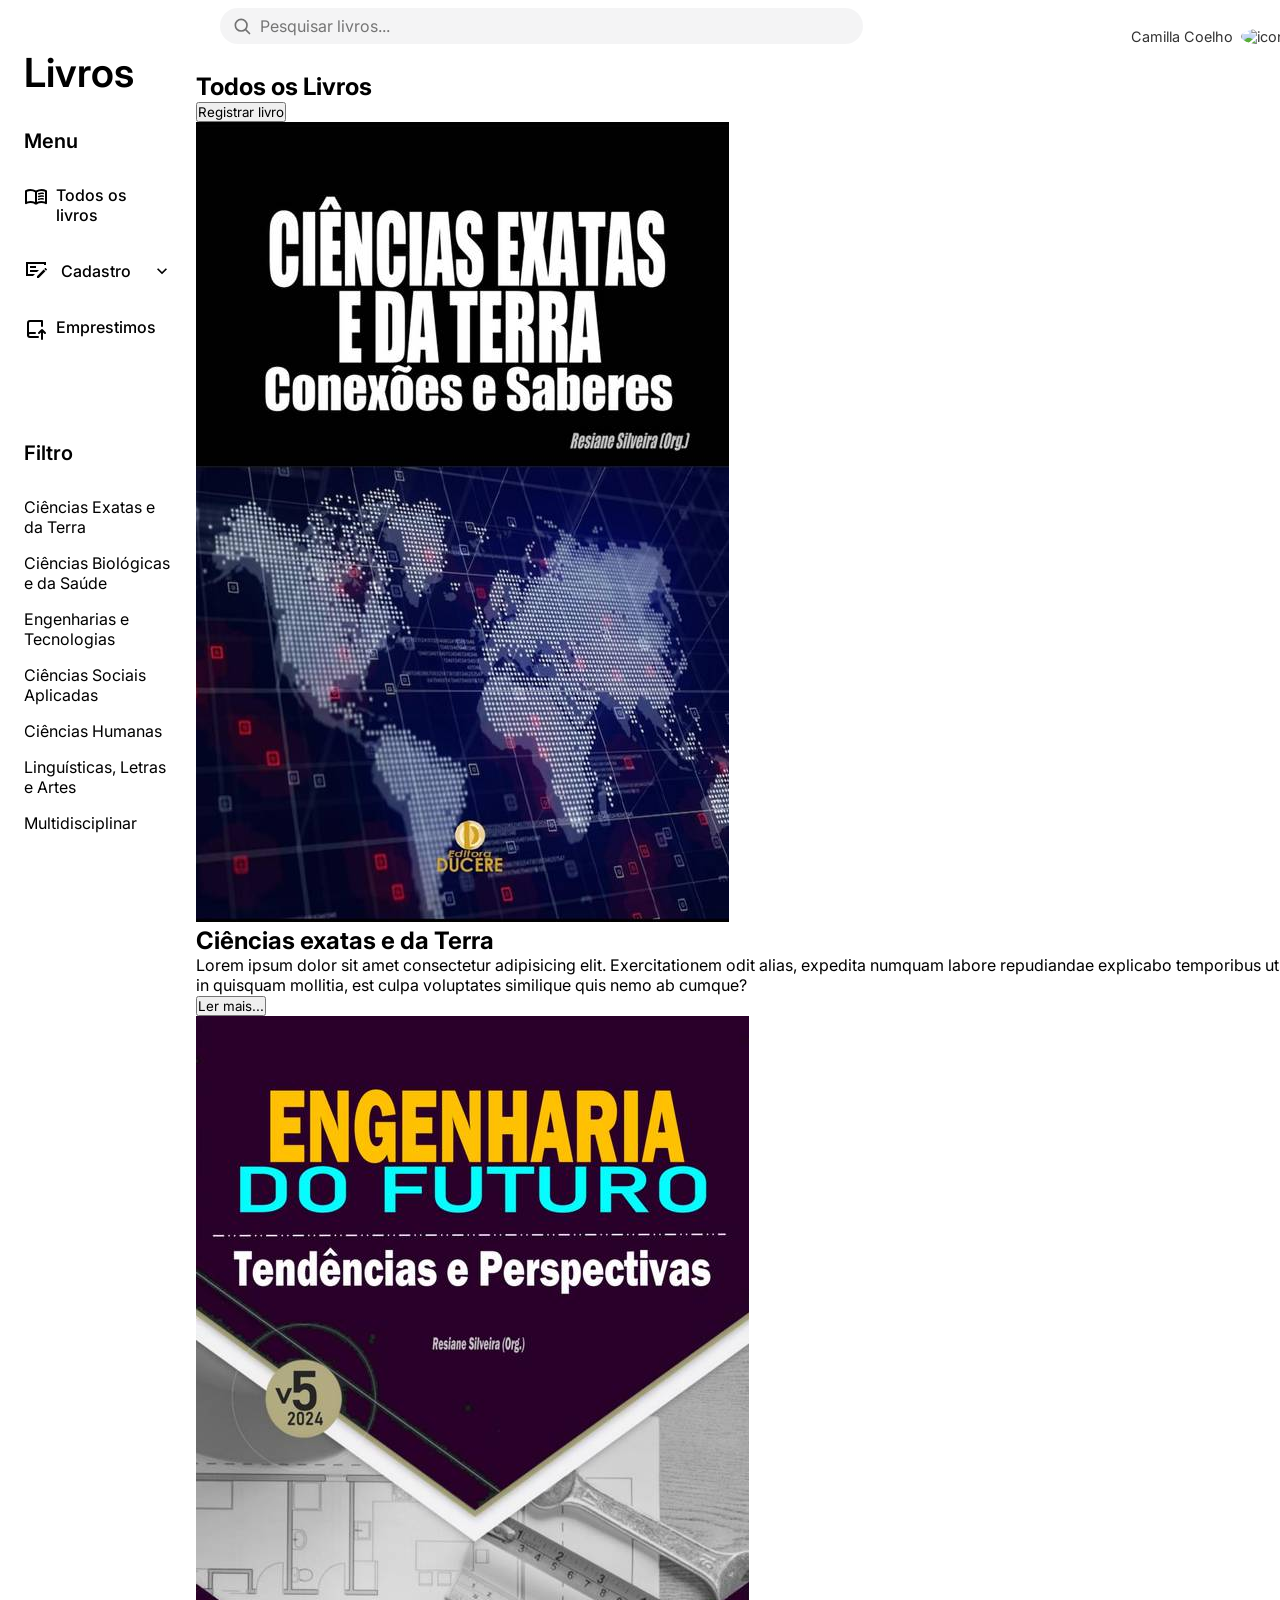
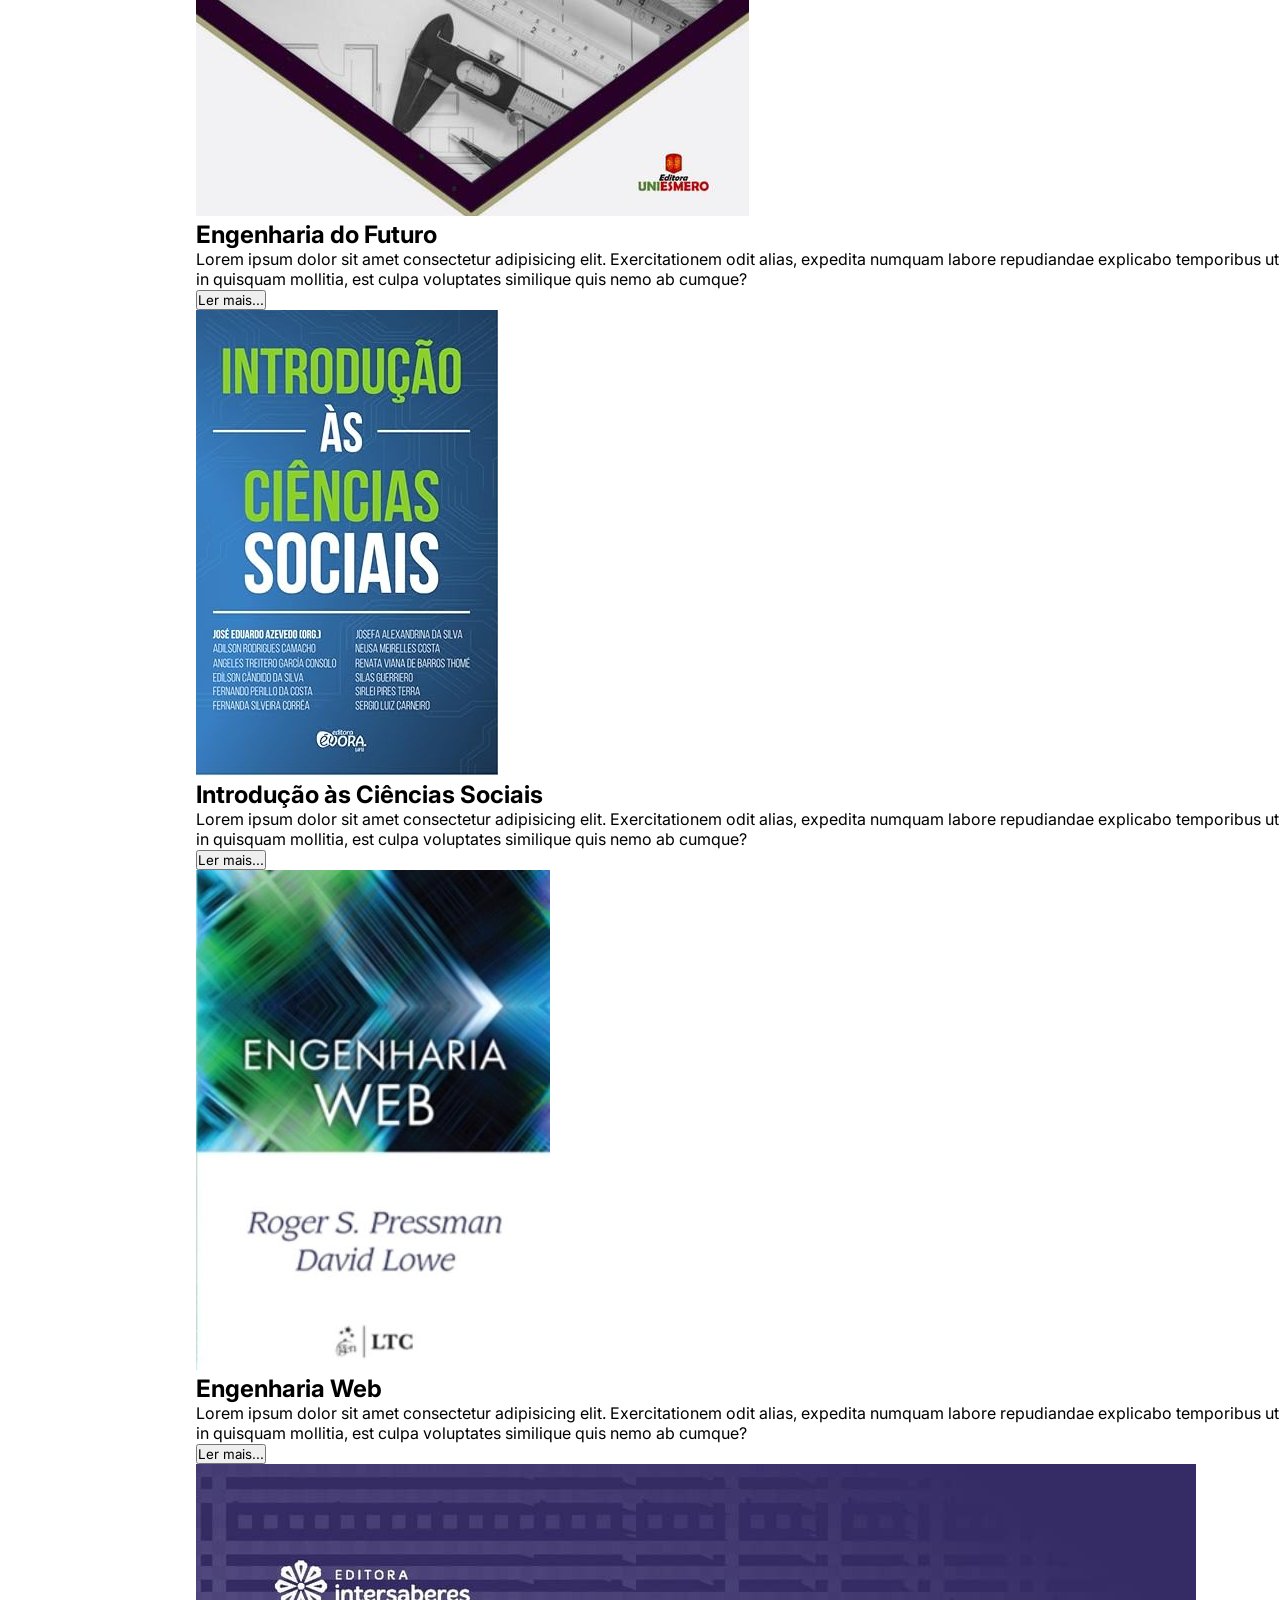
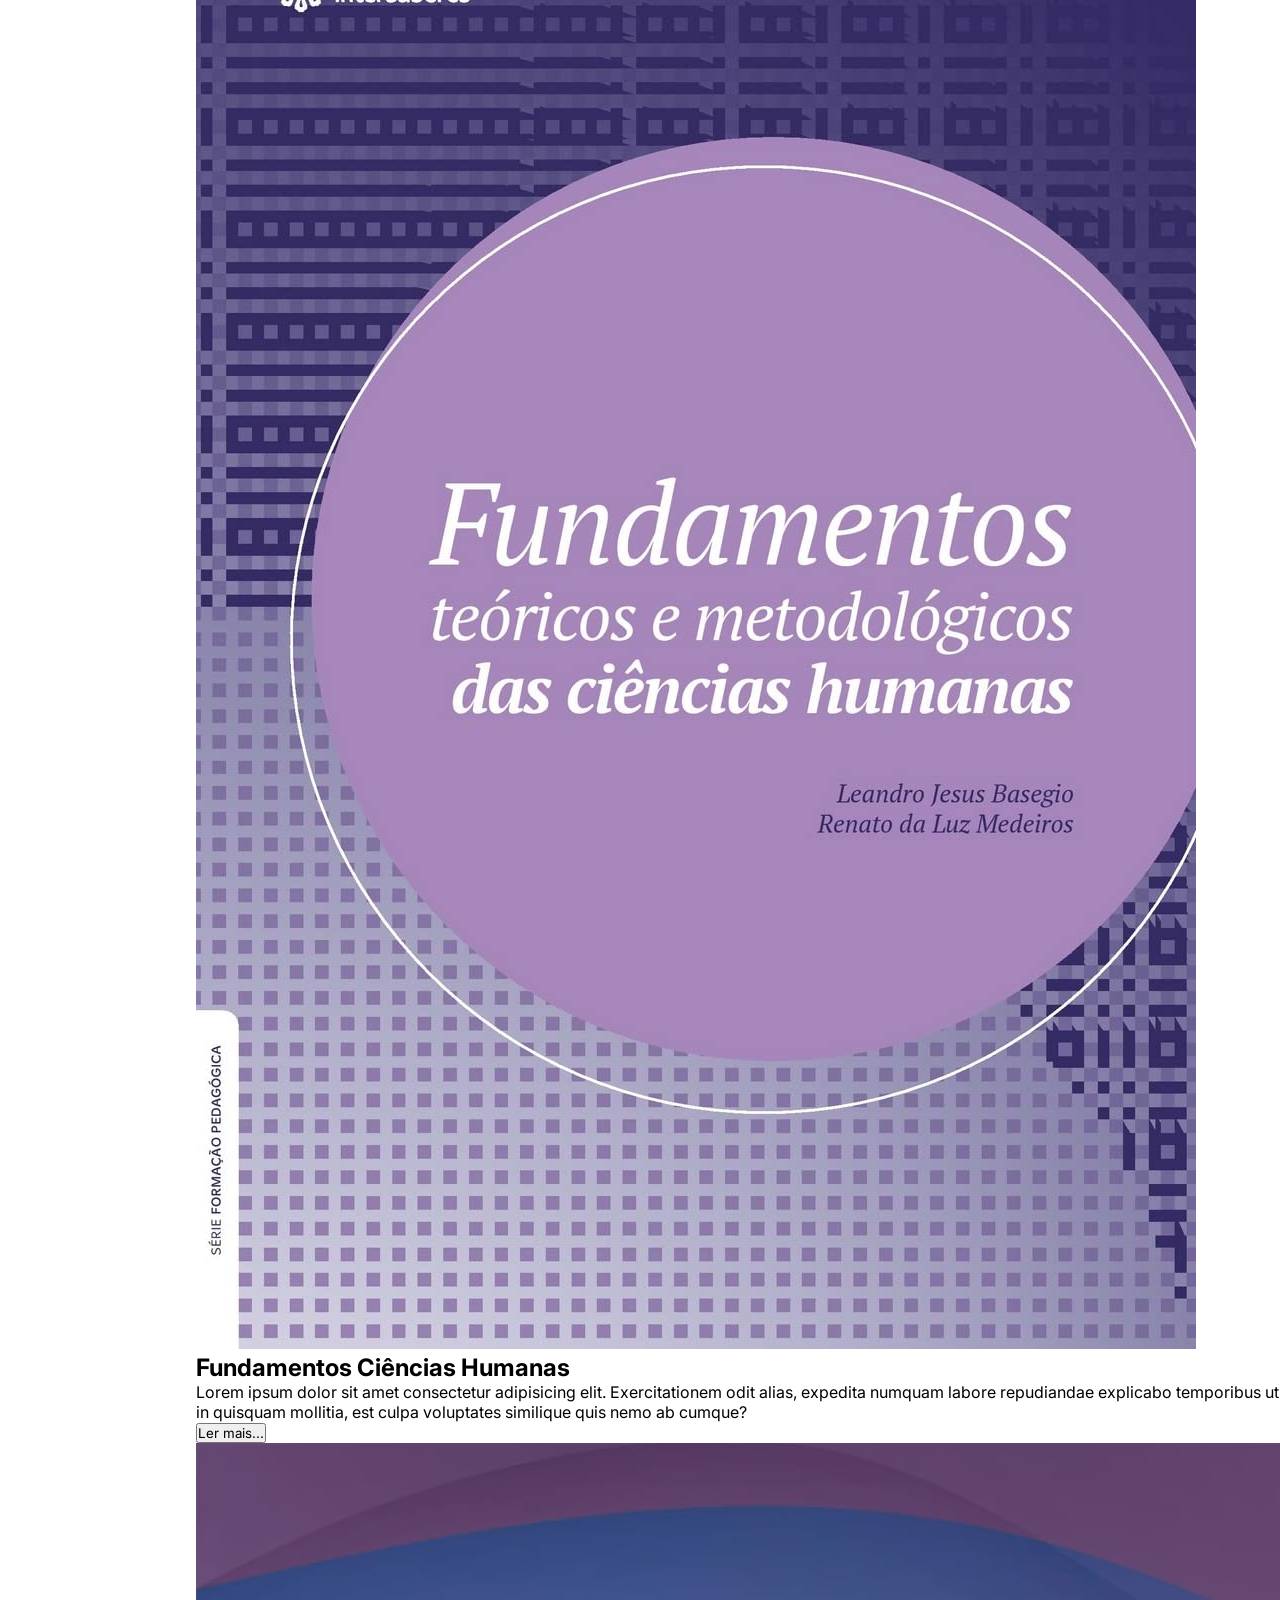
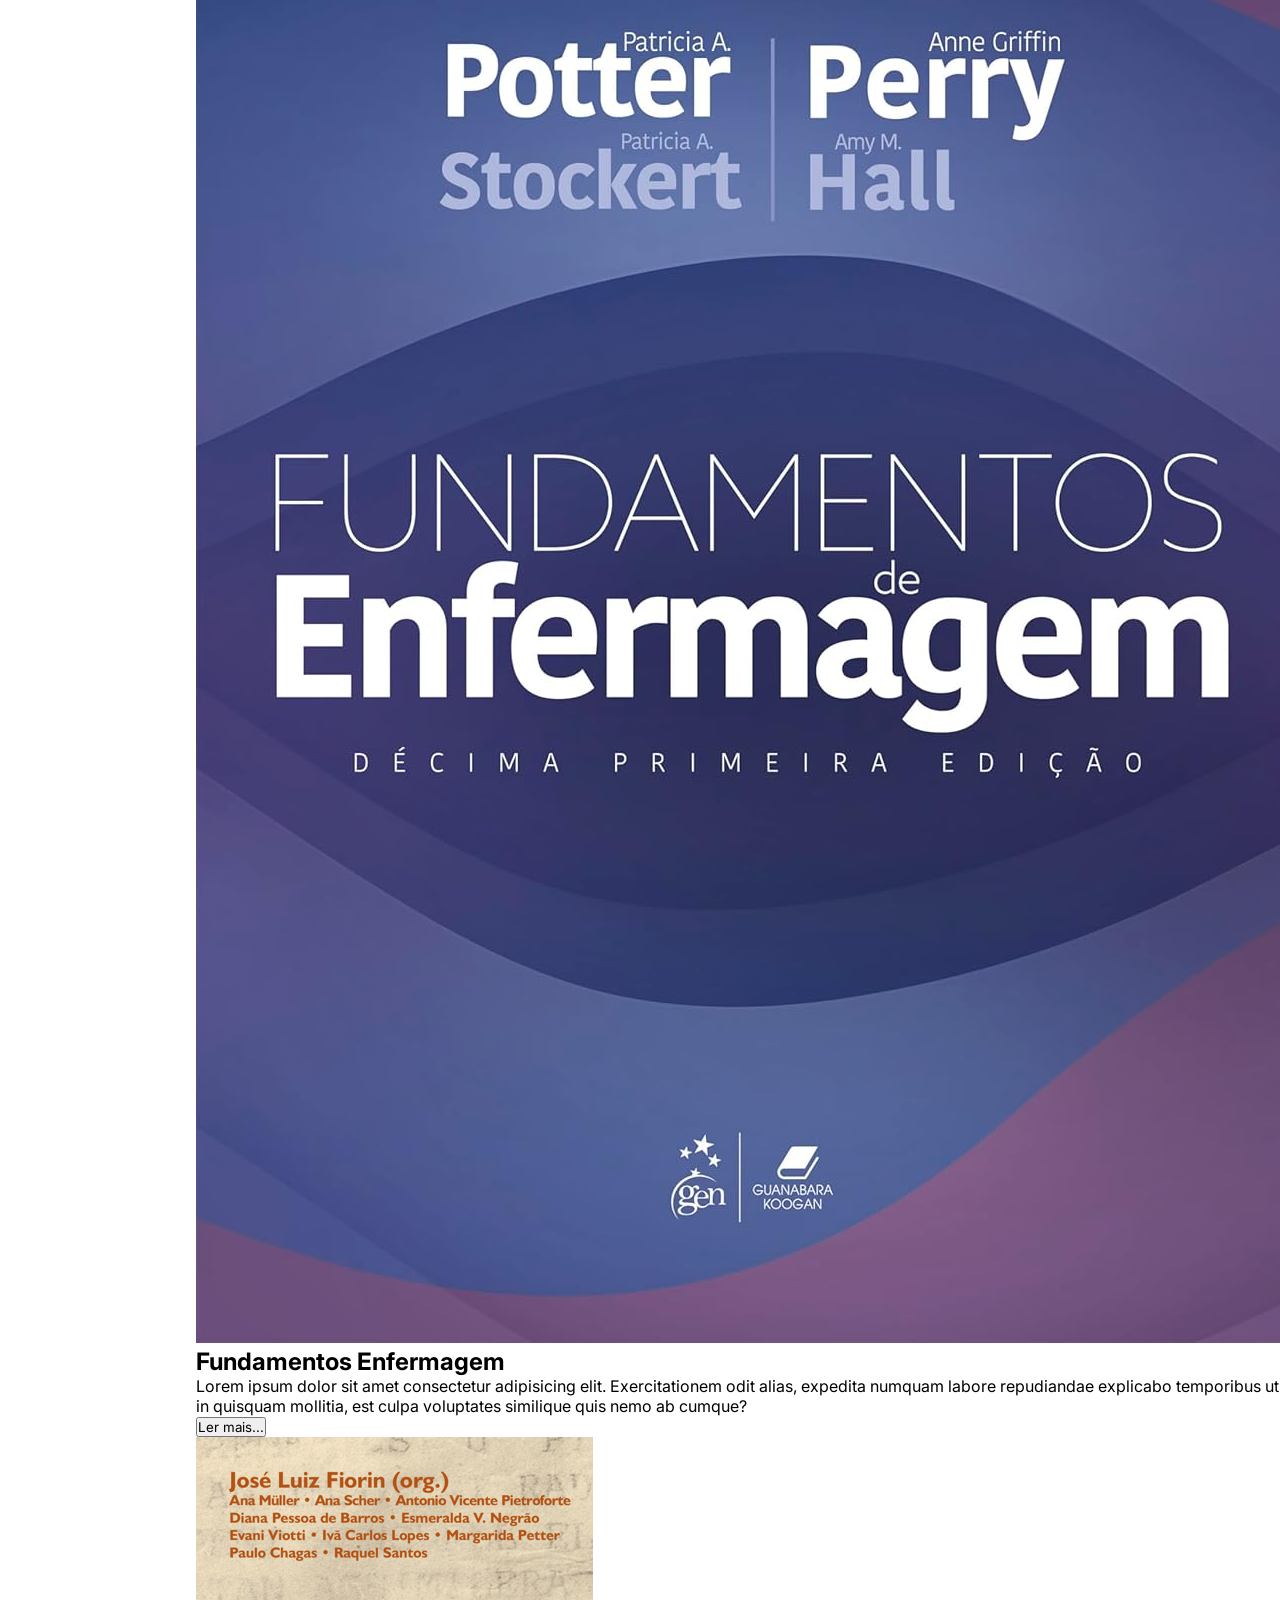
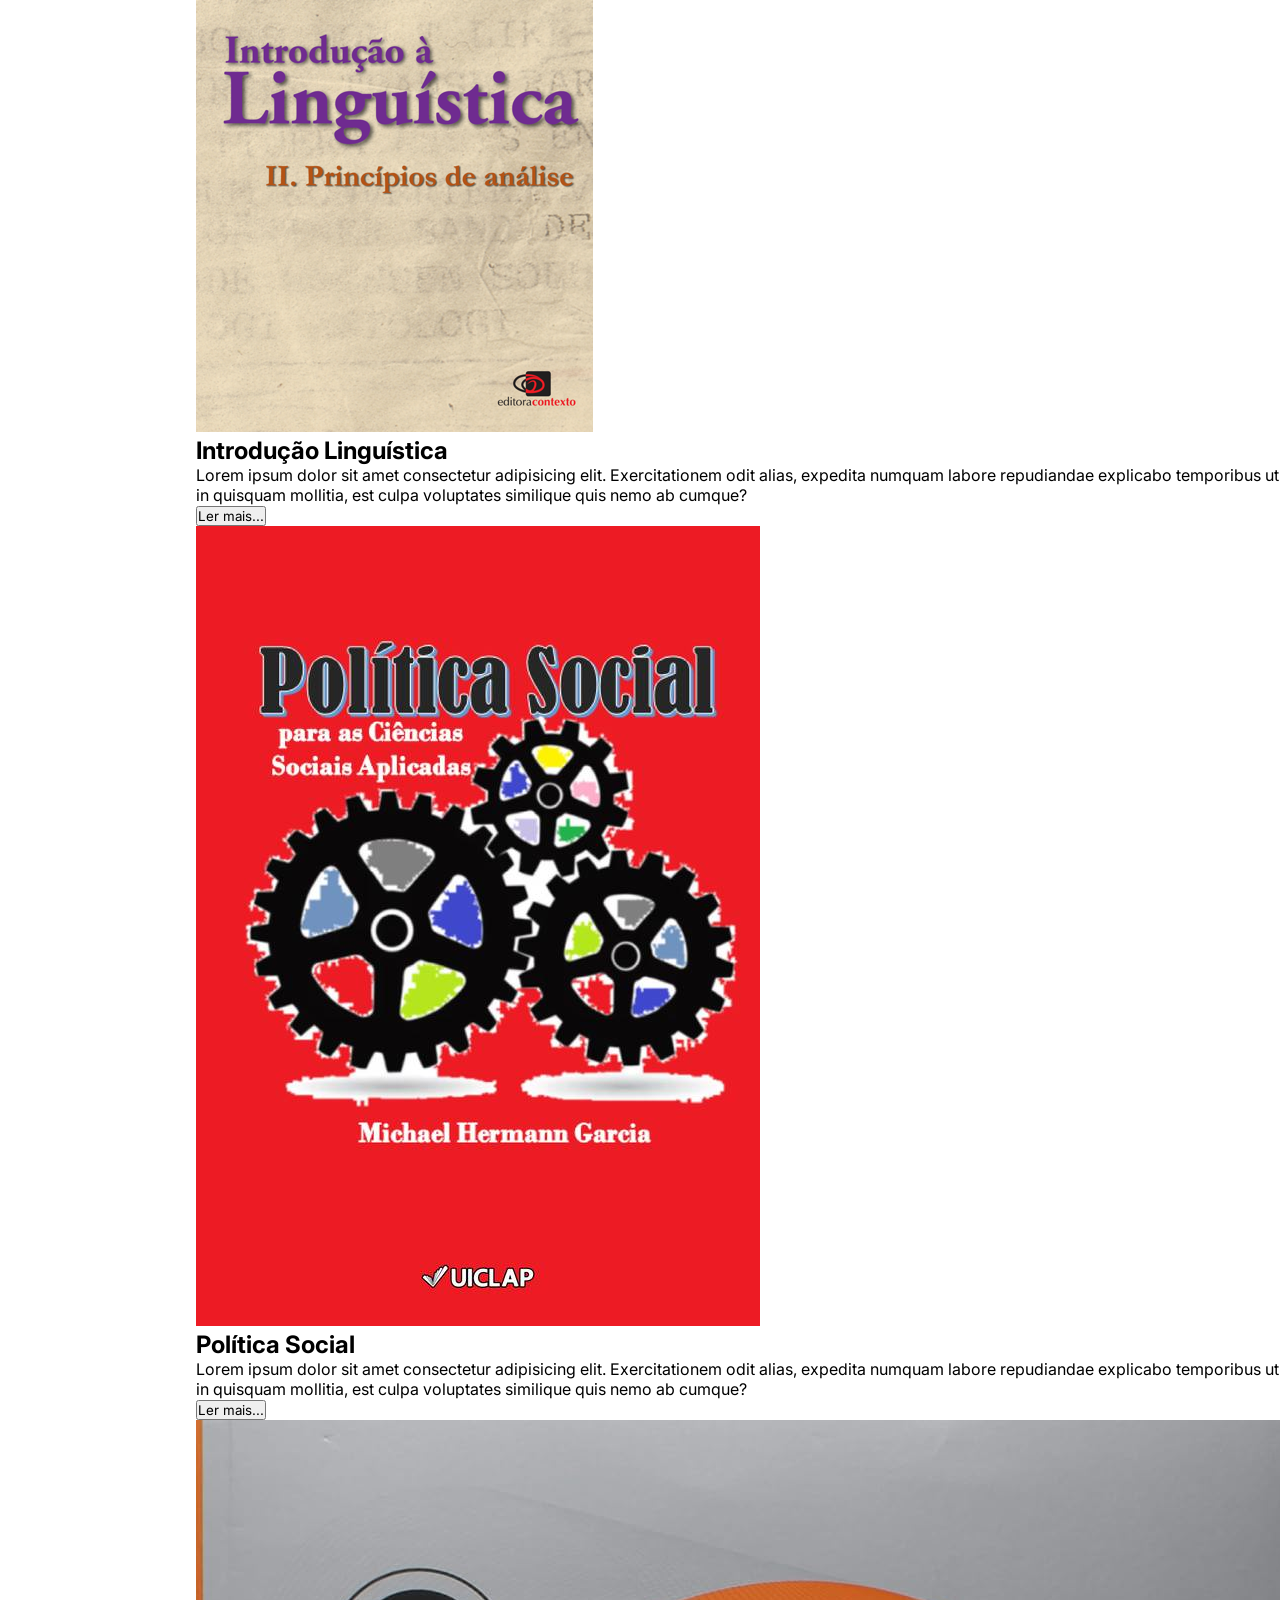
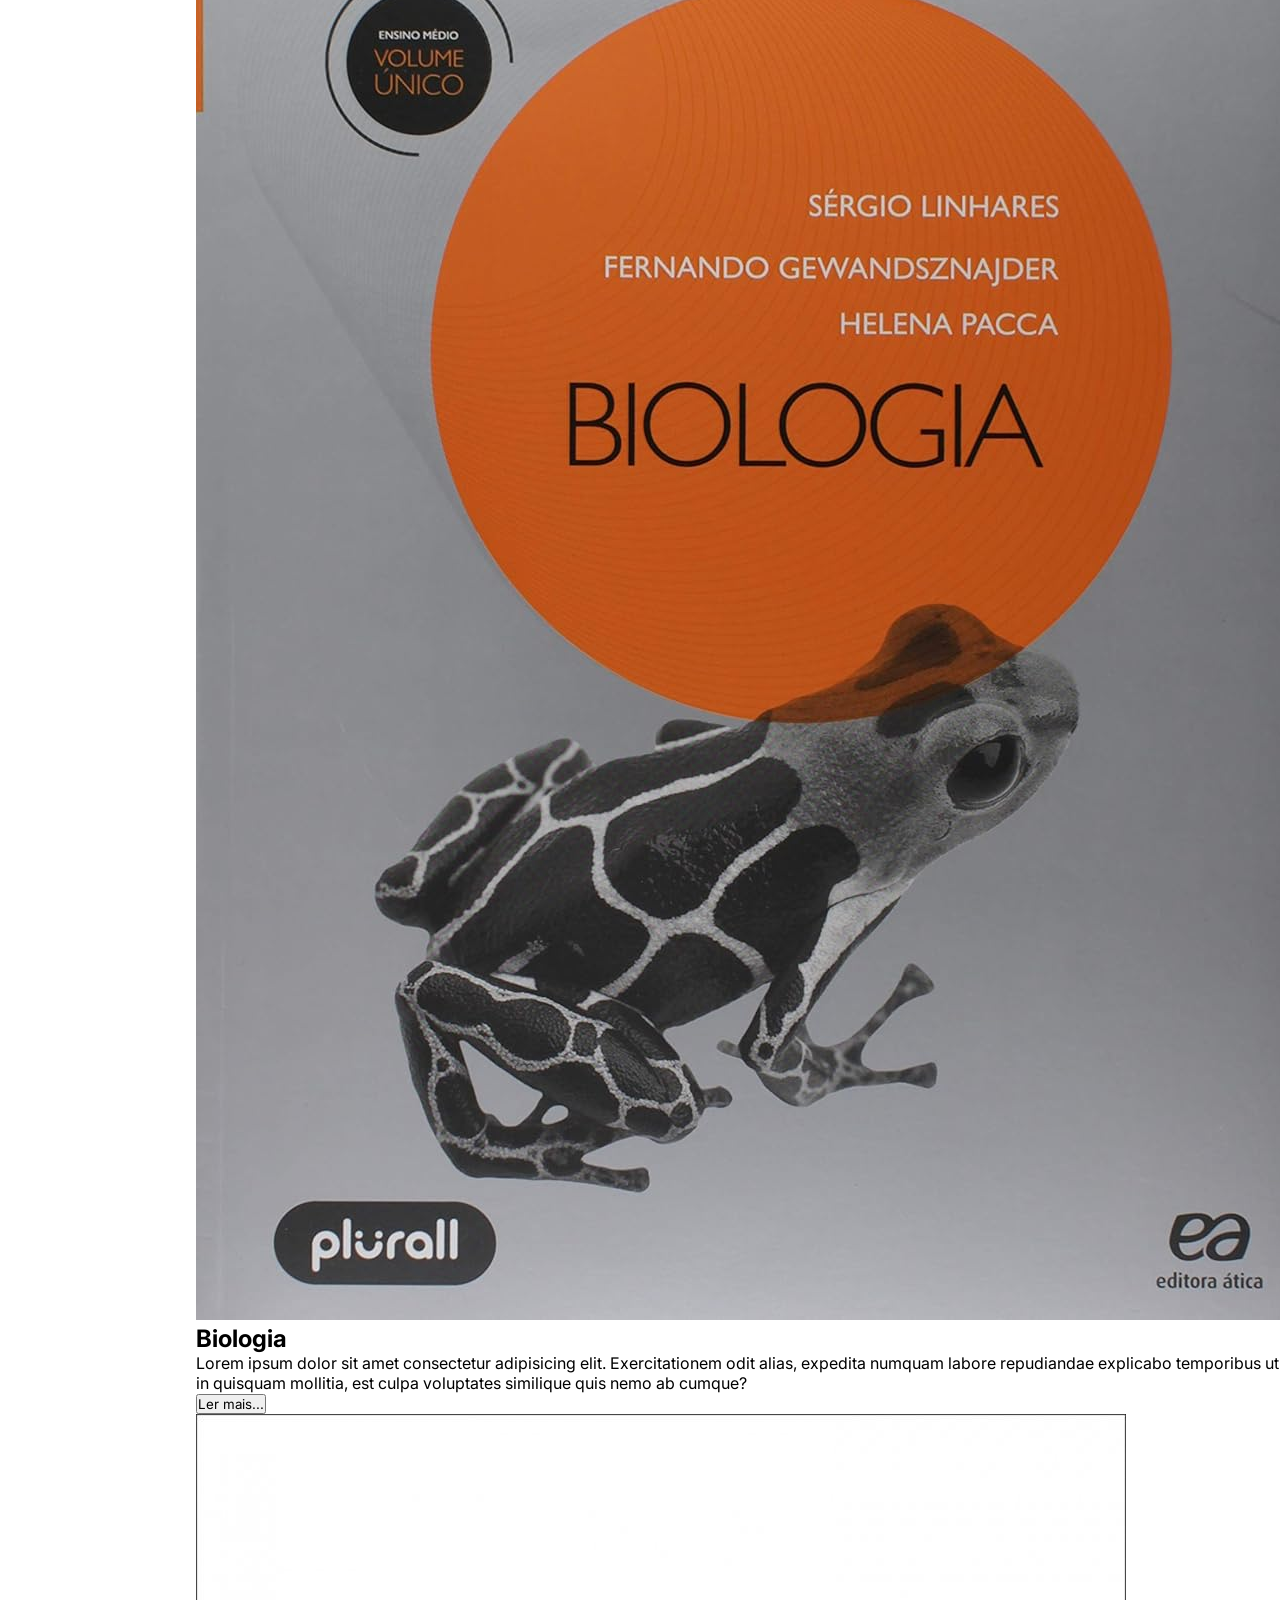
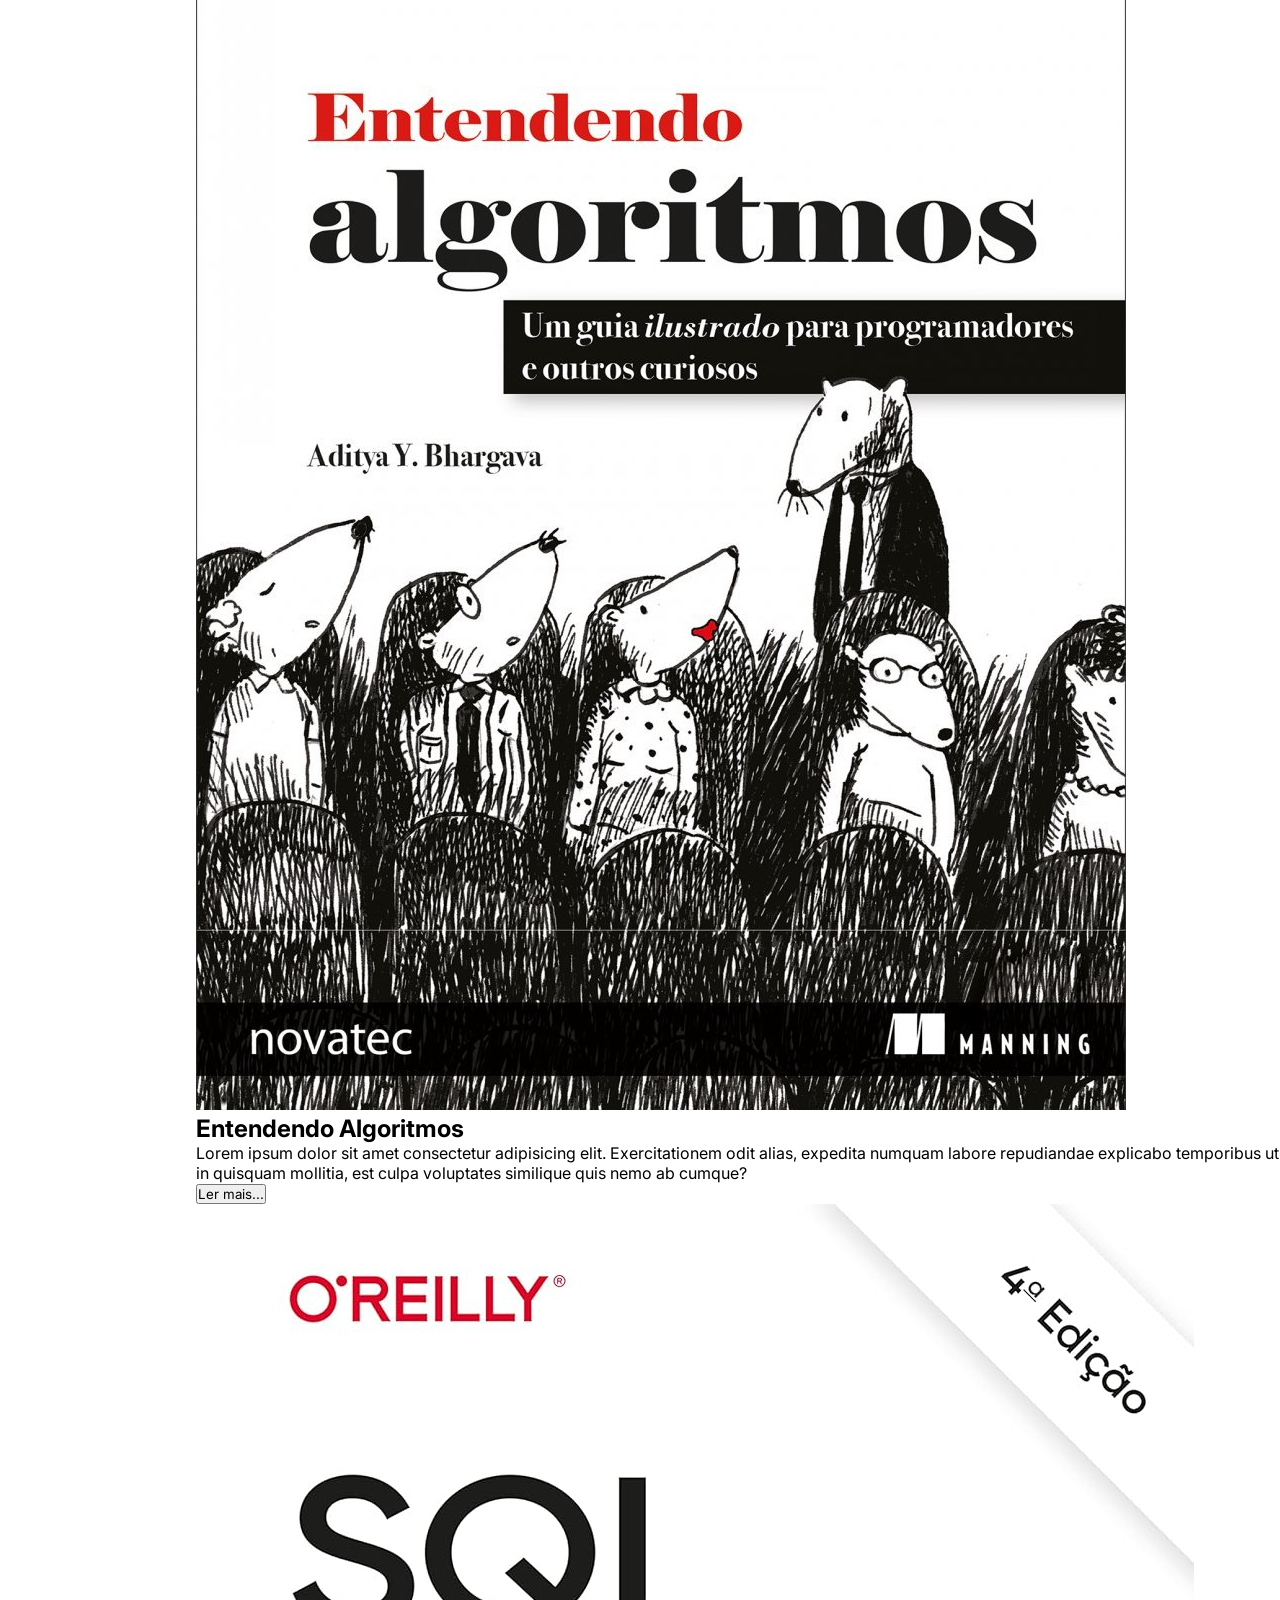
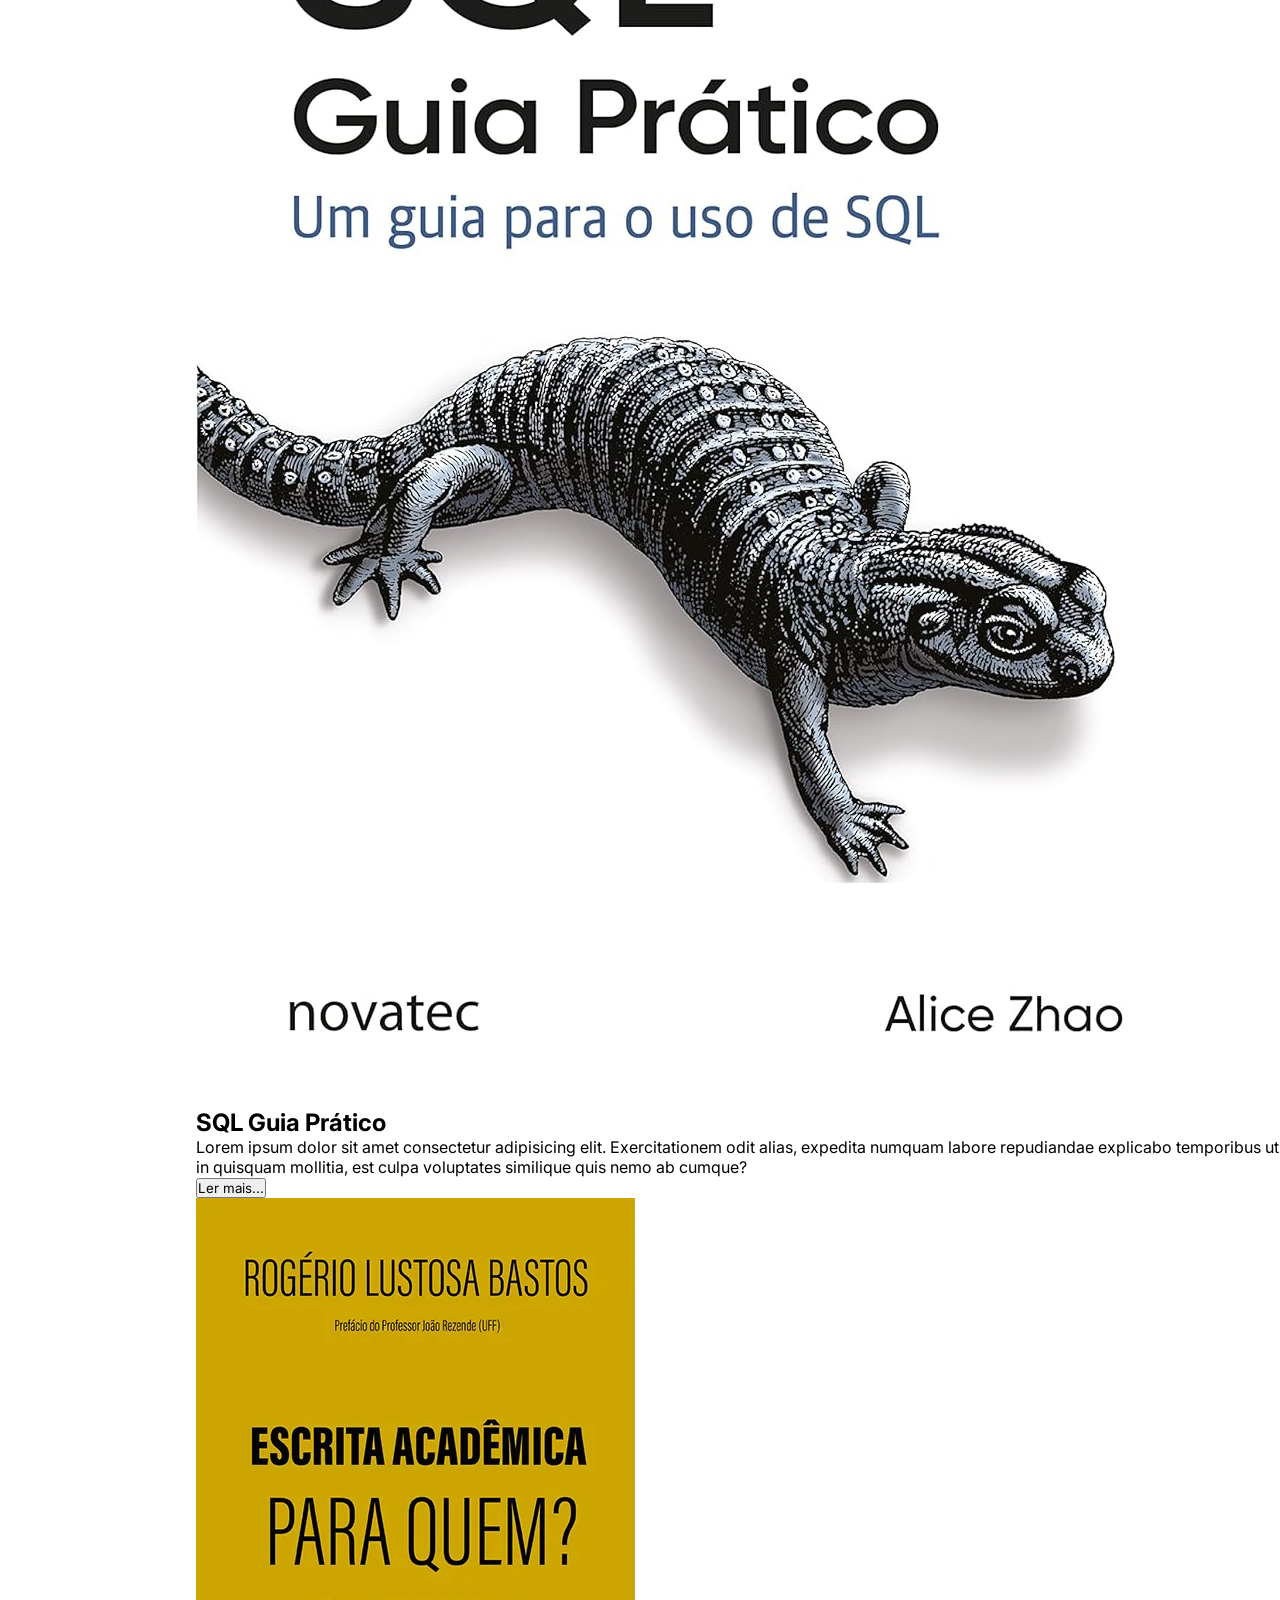
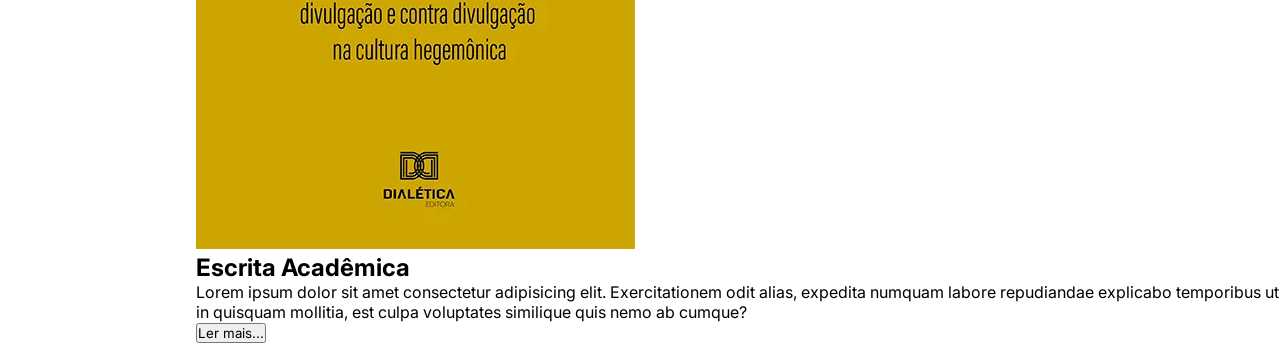
==== commit 6cbf309a: "Tela de Cadastro de Usuário Tela de cadastro de usuário adicionada." ====
--- a/frontend/index.html
+++ b/frontend/index.html
@@ -13,7 +13,7 @@
 </head>
 
 <body>
-    <div class=" container">
+    <div class="container">
         <!-- Aqui fica a sideBar -->
         <section class="sideBar">
             <header>
@@ -21,7 +21,7 @@
                 <h2 class="tituloSidebar">Menu</h2>
             </header>
             <nav>
-                <a href="#" class="sideBarBotao">
+                <a href="index.html" class="sideBarBotao">
                     <span class="iconeBotaoSideBar">
                         <svg viewBox="0 0 24 24">
                             <path fill="currentColor"
@@ -45,7 +45,7 @@
                         </svg>
                     </label>
                     <ul class="itensEscondidos">
-                        <li><a href="#">Usuários</a></li>
+                        <li><a href="cadastroUsuarios.html">Usuários</a></li>
                         <li><a href="#">Editoras</a></li>
                     </ul>
                 </div>
@@ -82,9 +82,9 @@
             </div>
         </section>
 
-        
+
         <!-- Aqui ficam os itens da direita -->
-        <section class="mainLivros">
+        <section class="mainDiv">
             <nav class="topBar">
                 <div class="campoBusca">
                     <span class="iconeBusca">
@@ -98,446 +98,402 @@
                 </div>
                 <div class="perfilTopBar">
                     <a href="pageProfile.html">Camilla Coelho</a>
-                    <a href="pageProfile.html"><img src="assets/img/pexels-shvetsa-5325840.jpg" alt="icone" ></a>
-                </div>      
-
-            </nav>     
+                    <a href="pageProfile.html"><img src="assets/img/defaultProfile.png" alt="icone"
+                            class="img-perfil"></a>
+                </div>
+            </nav>
 
             <div class="scrollingDiv">
-    <div class="sessaoLivro">
-        <h1>Todos os Livros</h1>
-        <button id="botaoregistrarlivro">Registrar livro</button>
-
-                <dialog class="modalLivro">
-
-            <button class="fecharModal">✕</button>
-
-            <div class="modalContainer">
-
-                <!-- Área da capa -->
-                <div class="capaLivro">
-            <!-- Input escondido -->
-            <input type="file" id="uploadCapa" accept="image/*" style="display: none;" />
-
-            <!-- SVG clicável -->
-            <span id="clicarCapa">
-                <svg width="38" height="42" viewBox="0 0 38 42" fill="none" xmlns="http://www.w3.org/2000/svg">
-                    <path d="M6 34L16 24L19.76 27.76C18.66 29.58 18 31.72 18 34H6ZM12 17C12 15.34 10.66 14 9 14C7.34 14 6 15.34 6 17C6 18.66 7.34 20 9 20C10.66 20 12 18.66 12 17ZM18.18 36H4V4H18V14H28V22.18C28.66 22.08 29.32 22 30 22C30.68 22 31.34 22.08 32 22.18V12L20 0H4C2.93913 0 1.92172 0.421427 1.17157 1.17157C0.421427 1.92172 0 2.93913 0 4V36C0 38.22 1.78 40 4 40H19.62C18.92 38.78 18.42 37.44 18.18 36ZM28 26V32H22V36H28V42H32V36H38V32H32V26H28Z" fill="black"/>
-                </svg>
-            </span>
-        </div>
-
-                <!-- Formulário -->
-                <form class="formLivro">
-
-                    <div class="linha">
-                        <div class="campo">
-                            <label>ISBN</label>
-                            <input type="text" placeholder="Digite o ISBN do livro...">
-                        </div>
-
-                        <div class="campo">
-                            <label >Ano de publicação</label>
-                            <input type="date" placeholder="Digite o ano de publicação...">
-                        </div>
-                    </div>
-
-                    <div class="campo">
-                        <label>Título</label>
-                        <input type="text" placeholder="Digite o título do livro...">
-                    </div>
-
-                    <div class="linha">
-                        <div class="campo">
-                            <label>Editora</label>
-                            <select>
-                                <option>Editora...</option>
-                            </select>
-                        </div>
-
-                        <div class="campo">
-                            <label>Categoria</label>
-                            <select>
-                                <option>Categoria...</option>
-                            </select>
-                        </div>
-
-                        <div class="campo pequeno">
-                            <label>Nº Páginas</label>
-                            <input type="number" placeholder="...">
-                        </div>
-                    </div>
-
-                    <div class="linha">
-                        <div class="campo">
-                            <label>Autor</label>
-                            <input type="text" placeholder="Digite o nome do autor...">
-                        </div>
-
-                        <div class="campo pequeno">
-                            <label>Nº Exemplares</label>
-                            <input type="number" placeholder="...">
-                        </div>
-                    </div>
-
-                    <div class="campo sinopse">
-                        <label>Sinopse</label>
-                        <textarea placeholder="Digite a sinopse do livro..."></textarea>
-                    </div>
-
-                    <div class="botoes">
-                        <button type="submit" class="btnRegistrar">Registrar livro</button>
-
-                    </div>
-
-                </form>
-
-            </div>
-
-            <div class="cardsRegistro">
-
-                <!-- Card pergunta -->
-                <div class="card pergunta" id="cardPergunta">
-                    <p>Tem certeza que quer registrar esse livro?</p>
-
-                    <div class="acoes">
-                        <button id="confirmarRegistro">Sim</button>
-                        <button id="cancelarRegistro">Não</button>
-                    </div>
+                <div class="sessaoLivro">
+                    <h1>Todos os Livros</h1>
+                    <button id="botaoregistrarlivro">Registrar livro</button>
+
+                    <dialog class="modalLivro">
+
+                        <button class="fecharModal">✕</button>
+
+                        <div class="modalContainer">
+
+                            <!-- Área da capa -->
+                            <div class="capaLivro">
+                                <!-- Input escondido -->
+                                <input type="file" id="uploadCapa" accept="image/*" style="display: none;" />
+
+                                <!-- SVG clicável -->
+                                <span id="clicarCapa">
+                                    <svg width="38" height="42" viewBox="0 0 38 42" fill="none"
+                                        xmlns="http://www.w3.org/2000/svg">
+                                        <path
+                                            d="M6 34L16 24L19.76 27.76C18.66 29.58 18 31.72 18 34H6ZM12 17C12 15.34 10.66 14 9 14C7.34 14 6 15.34 6 17C6 18.66 7.34 20 9 20C10.66 20 12 18.66 12 17ZM18.18 36H4V4H18V14H28V22.18C28.66 22.08 29.32 22 30 22C30.68 22 31.34 22.08 32 22.18V12L20 0H4C2.93913 0 1.92172 0.421427 1.17157 1.17157C0.421427 1.92172 0 2.93913 0 4V36C0 38.22 1.78 40 4 40H19.62C18.92 38.78 18.42 37.44 18.18 36ZM28 26V32H22V36H28V42H32V36H38V32H32V26H28Z"
+                                            fill="black" />
+                                    </svg>
+                                </span>
+                            </div>
+
+                            <!-- Formulário -->
+                            <form class="formLivro">
+
+                                <div class="linha">
+                                    <div class="campo">
+                                        <label>ISBN</label>
+                                        <input type="text" placeholder="Digite o ISBN do livro...">
+                                    </div>
+
+                                    <div class="campo">
+                                        <label>Ano de publicação</label>
+                                        <input type="date" placeholder="Digite o ano de publicação...">
+                                    </div>
+                                </div>
+
+                                <div class="campo">
+                                    <label>Título</label>
+                                    <input type="text" placeholder="Digite o título do livro...">
+                                </div>
+
+                                <div class="linha">
+                                    <div class="campo">
+                                        <label>Editora</label>
+                                        <select>
+                                            <option>Editora...</option>
+                                        </select>
+                                    </div>
+
+                                    <div class="campo">
+                                        <label>Categoria</label>
+                                        <select>
+                                            <option>Categoria...</option>
+                                        </select>
+                                    </div>
+
+                                    <div class="campo pequeno">
+                                        <label>Nº Páginas</label>
+                                        <input type="number" placeholder="...">
+                                    </div>
+                                </div>
+
+                                <div class="linha">
+                                    <div class="campo">
+                                        <label>Autor</label>
+                                        <input type="text" placeholder="Digite o nome do autor...">
+                                    </div>
+
+                                    <div class="campo pequeno">
+                                        <label>Nº Exemplares</label>
+                                        <input type="number" placeholder="...">
+                                    </div>
+                                </div>
+
+                                <div class="campo sinopse">
+                                    <label>Sinopse</label>
+                                    <textarea placeholder="Digite a sinopse do livro..."></textarea>
+                                </div>
+
+                                <div class="botoes">
+                                    <button type="submit" class="btnRegistrar">Registrar livro</button>
+
+                                </div>
+
+                            </form>
+
+                        </div>
+
+                        <div class="cardsRegistro">
+
+                            <!-- Card pergunta -->
+                            <div class="card pergunta" id="cardPergunta">
+                                <p>Tem certeza que quer registrar esse livro?</p>
+
+                                <div class="acoes">
+                                    <button id="confirmarRegistro">Sim</button>
+                                    <button id="cancelarRegistro">Não</button>
+                                </div>
+                            </div>
+
+
+                            <!-- Card carregando -->
+                            <div class="card carregando" id="cardCarregando">
+                                <p>Seu livro está sendo registrado...</p>
+                                <div class="loader"></div>
+                            </div>
+
+
+                            <!-- Card resultado -->
+                            <div class="card resultado" id="cardResultado">
+                                <button id="fecharResultado">✕</button>
+                                <p class="resultado-texto">Seu livro foi registrado!</p>
+                            </div>
+
+                        </div>
+                    </dialog>
+
                 </div>
 
-
-                <!-- Card carregando -->
-                <div class="card carregando" id="cardCarregando">
-                    <p>Seu livro está sendo registrado...</p>
-                    <div class="loader"></div>
-                </div>
-
-
-                <!-- Card resultado -->
-                <div class="card resultado" id="cardResultado">
-                    <button id="fecharResultado">✕</button>
-                    <p class="resultado-texto">Seu livro foi registrado!</p>
-                </div>
-
-            </div>
-        </dialog>
-        
-    </div>
-
-<!-- Modal único para todos os cards -->
-            <dialog class="modalLivro" id="modalDetalhes">
-            <button class="fecharModal">✕</button>
-
-            <div class="modalContainer">
-                <!-- Área da capa -->
-                <div class="capaLivro" id="modalCapa">
-                    <img src="" alt="Capa do livro">
-                </div>
-
-                <!-- Informações do livro -->
-                <div class="infoLivro">
-                    <!-- Título -->
-                    <div class="campo">
-                        <label>Título:</label>
-                        <p id="modalTitulo"></p>
-                    </div>
-
-                    <!-- Linha Autor | Editora | Ano -->
-                    <div class="linha">
-                        <div class="campo pequeno">
-                            <label>Autor:</label>
-                            <p id="modalAutor"></p>
-                        </div>
-                        <div class="campo pequeno">
-                            <label>Editora:</label>
-                            <p id="modalEditora"></p>
-                        </div>
-                        <div class="campo pequeno">
-                            <label>Ano:</label>
-                            <p id="modalAno"></p>
-                        </div>
-                    </div>
-
-                    <!-- Linha Categoria | Nº Páginas -->
-                    <div class="linha">
-                        <div class="campo pequeno">
-                            <label>Categoria:</label>
-                            <p id="modalCategoria"></p>
-                        </div>
-                        <div class="campo pequeno">
-                            <label>Nº Páginas:</label>
-                            <p id="modalPaginas"></p>
-                        </div>
-                    </div>
-
-                    <!-- Nº de Exemplares -->
-                <div class="linha">
-                        <div class="campo pequeno">
-                            <label>Nº de Exemplares:</label>
-                            <p id="modalExemplares"></p>
-                        </div>
-                        <div class="campo pequeno">
-                            <label>Disponível</label>
-                            <p id="modalDisponivel">
-                                <svg width="32" height="32" viewBox="0 0 32 32" fill="none" xmlns="http://www.w3.org/2000/svg">
-                                    <circle cx="16" cy="16" r="16" fill="#9FCA32"/>
-                                    <path d="M13 24.42L6.79004 18.21L9.62004 15.38L13 18.77L22.88 8.88L25.71 11.71L13 24.42Z" fill="white"/>
-                                </svg>
-                            </p>
-                        </div>
-                    </div>
-
-                    
-
-                    <!-- Sinopse -->
-                    <div class="campo sinopse">
-                        <label>Sinopse:</label>
-                        <p id="modalSinopse"></p>
-                    </div>
+                <!-- Modal único para todos os cards -->
+                <dialog class="modalLivro" id="modalDetalhes">
+                    <button class="fecharModal">✕</button>
+
+                    <div class="modalContainer">
+                        <!-- Área da capa -->
+                        <div class="capaLivro" id="modalCapa">
+                            <img src="" alt="Capa do livro">
+                        </div>
+
+                        <!-- Informações do livro -->
+                        <div class="infoLivro">
+                            <!-- Título -->
+                            <div class="campo">
+                                <label>Título:</label>
+                                <p id="modalTitulo"></p>
+                            </div>
+
+                            <!-- Linha Autor | Editora | Ano -->
+                            <div class="linha">
+                                <div class="campo pequeno">
+                                    <label>Autor:</label>
+                                    <p id="modalAutor"></p>
+                                </div>
+                                <div class="campo pequeno">
+                                    <label>Editora:</label>
+                                    <p id="modalEditora"></p>
+                                </div>
+                                <div class="campo pequeno">
+                                    <label>Ano:</label>
+                                    <p id="modalAno"></p>
+                                </div>
+                            </div>
+
+                            <!-- Linha Categoria | Nº Páginas -->
+                            <div class="linha">
+                                <div class="campo pequeno">
+                                    <label>Categoria:</label>
+                                    <p id="modalCategoria"></p>
+                                </div>
+                                <div class="campo pequeno">
+                                    <label>Nº Páginas:</label>
+                                    <p id="modalPaginas"></p>
+                                </div>
+                            </div>
+
+                            <!-- Nº de Exemplares -->
+                            <div class="linha">
+                                <div class="campo pequeno">
+                                    <label>Nº de Exemplares:</label>
+                                    <p id="modalExemplares"></p>
+                                </div>
+                                <div class="campo pequeno">
+                                    <label>Disponível</label>
+                                    <p id="modalDisponivel">
+                                        <svg width="32" height="32" viewBox="0 0 32 32" fill="none"
+                                            xmlns="http://www.w3.org/2000/svg">
+                                            <circle cx="16" cy="16" r="16" fill="#9FCA32" />
+                                            <path
+                                                d="M13 24.42L6.79004 18.21L9.62004 15.38L13 18.77L22.88 8.88L25.71 11.71L13 24.42Z"
+                                                fill="white" />
+                                        </svg>
+                                    </p>
+                                </div>
+                            </div>
+
+
+
+                            <!-- Sinopse -->
+                            <div class="campo sinopse">
+                                <label>Sinopse:</label>
+                                <p id="modalSinopse"></p>
+                            </div>
+                        </div>
+                    </div>
+                </dialog>
+
+                <div class="container-cards">
+                    <!-- Card 1 -->
+                    <div class="cardlivro" data-titulo="Ciências Exatas e da Terra" data-autor="Autor 1"
+                        data-editora="Editora A" data-ano="2026" data-categoria="Ciências Exatas" data-paginas="350"
+                        data-exemplares="5" data-sinopse="Breve sinopse do livro..."
+                        data-capa="assets/img/CienciasExatas.jpg">
+                        <img src="assets/img/CienciasExatas.jpg" alt="Ciências Exatas">
+                        <div class="textotitulo">
+                            <h2>Ciências exatas e da Terra</h2>
+                            <p>Lorem ipsum dolor sit amet consectetur adipisicing elit. Exercitationem odit alias,
+                                expedita numquam labore repudiandae explicabo temporibus ut hic, in quisquam mollitia,
+                                est culpa voluptates similique quis nemo ab cumque?</p>
+                            <button class="btnLerMais">Ler mais...</button>
+                        </div>
+                    </div>
+
+
+                    <!-- Card 2 -->
+                    <div class="cardlivro" data-titulo="Engenharia do Futuro" data-autor="Autor 2"
+                        data-editora="Editora B" data-ano="2025" data-categoria="Engenharia" data-paginas="420"
+                        data-exemplares="0" data-sinopse="Livro sobre as tendências futuras da engenharia."
+                        data-capa="assets/img/EngenhariaDoFuturo.jpg">
+                        <img src="assets/img/EngenhariaDoFuturo.jpg" alt="Ciências Exatas">
+                        <div class="textotitulo">
+                            <h2>Engenharia do Futuro</h2>
+                            <p>Lorem ipsum dolor sit amet consectetur adipisicing elit. Exercitationem odit alias,
+                                expedita numquam labore repudiandae explicabo temporibus ut hic, in quisquam mollitia,
+                                est culpa voluptates similique quis nemo ab cumque?</p>
+                            <button class="btnLerMais">Ler mais...</button>
+                        </div>
+                    </div>
+
+                    <!-- Card 3 -->
+                    <div class="cardlivro" data-titulo="Introdução às Ciências Sociais" data-autor="Autor 3"
+                        data-editora="Editora C" data-ano="2024" data-categoria="Ciências Sociais" data-paginas="300"
+                        data-exemplares="3" data-sinopse="Livro introdutório sobre Ciências Sociais."
+                        data-capa="assets/img/IntroducaoCienciasSociais.jpg">
+                        <img src="assets/img/IntroducaoCienciasSociais.jpg" alt="Ciências Exatas">
+                        <div class="textotitulo">
+                            <h2>Introdução às Ciências Sociais</h2>
+                            <p>Lorem ipsum dolor sit amet consectetur adipisicing elit. Exercitationem odit alias,
+                                expedita numquam labore repudiandae explicabo temporibus ut hic, in quisquam mollitia,
+                                est culpa voluptates similique quis nemo ab cumque?</p>
+                            <button class="btnLerMais">Ler mais...</button>
+                        </div>
+                    </div>
+
+                    <!-- Card 4 -->
+                    <div class="cardlivro" data-titulo="Engenharia Web" data-autor="Autor 4" data-editora="Editora D"
+                        data-ano="2023" data-categoria="Engenharia" data-paginas="250" data-exemplares="2"
+                        data-sinopse="Fundamentos de engenharia web." data-capa="assets/img/EngenhariaWeb.jpg">
+                        <img src="assets/img/EngenhariaWeb.jpg" alt="Ciências Exatas">
+                        <div class="textotitulo">
+                            <h2>Engenharia Web</h2>
+                            <p>Lorem ipsum dolor sit amet consectetur adipisicing elit. Exercitationem odit alias,
+                                expedita numquam labore repudiandae explicabo temporibus ut hic, in quisquam mollitia,
+                                est culpa voluptates similique quis nemo ab cumque?</p>
+                            <button class="btnLerMais">Ler mais...</button>
+                        </div>
+                    </div>
+
+                    <!-- Card 5 -->
+                    <div class="cardlivro" data-titulo="Fundamentos Ciências Humanas" data-autor="Autor 5"
+                        data-editora="Editora E" data-ano="2022" data-categoria="Ciências Humanas" data-paginas="200"
+                        data-exemplares="0" data-sinopse="Introdução às Ciências Humanas."
+                        data-capa="assets/img/FundamentosCienciasHumanas.jpg">
+                        <img src="assets/img/FundamentosCienciasHumanas.jpg" alt="Ciências Exatas">
+                        <div class="textotitulo">
+                            <h2>Fundamentos Ciências Humanas</h2>
+                            <p>Lorem ipsum dolor sit amet consectetur adipisicing elit. Exercitationem odit alias,
+                                expedita numquam labore repudiandae explicabo temporibus ut hic, in quisquam mollitia,
+                                est culpa voluptates similique quis nemo ab cumque?</p>
+                            <button class="btnLerMais">Ler mais...</button>
+                        </div>
+                    </div>
+
+                    <!-- Card 6 -->
+                    <div class="cardlivro" data-titulo="Fundamentos Enfermagem" data-autor="Autor 6"
+                        data-editora="Editora F" data-ano="2021" data-categoria="Ciências da Saúde" data-paginas="180"
+                        data-exemplares="7" data-sinopse="Livro básico de enfermagem."
+                        data-capa="assets/img/FundamentosEnfermagem.jpg">
+                        <img src="assets/img/FundamentosEnfermagem.jpg" alt="Ciências Exatas">
+                        <div class="textotitulo">
+                            <h2>Fundamentos Enfermagem</h2>
+                            <p>Lorem ipsum dolor sit amet consectetur adipisicing elit. Exercitationem odit alias,
+                                expedita numquam labore repudiandae explicabo temporibus ut hic, in quisquam mollitia,
+                                est culpa voluptates similique quis nemo ab cumque?</p>
+                            <button class="btnLerMais">Ler mais...</button>
+                        </div>
+                    </div>
+
+                    <!-- Card 7 -->
+                    <div class="cardlivro" data-titulo="Introdução Linguística" data-autor="Autor 7"
+                        data-editora="Editora G" data-ano="2020" data-categoria="Linguística" data-paginas="220"
+                        data-exemplares="4" data-sinopse="Livro introdutório de linguística."
+                        data-capa="assets/img/IntroducaoLinguistica.jpg">
+                        <img src="assets/img/IntroducaoLinguistica.jpg" alt="Ciências Exatas">
+                        <div class="textotitulo">
+                            <h2>Introdução Linguística</h2>
+                            <p>Lorem ipsum dolor sit amet consectetur adipisicing elit. Exercitationem odit alias,
+                                expedita numquam labore repudiandae explicabo temporibus ut hic, in quisquam mollitia,
+                                est culpa voluptates similique quis nemo ab cumque?</p>
+                            <button class="btnLerMais">Ler mais...</button>
+                        </div>
+                    </div>
+
+                    <!-- Card 8 -->
+                    <div class="cardlivro" data-titulo="Política Social" data-autor="Autor 8" data-editora="Editora H"
+                        data-ano="2020" data-categoria="Ciências Sociais" data-paginas="200" data-exemplares="0"
+                        data-sinopse="Livro sobre política social." data-capa="assets/img/PoliticaSocial.jpg">
+                        <img src="assets/img/PoliticaSocial.jpg" alt="Ciências Exatas">
+                        <div class="textotitulo">
+                            <h2>Política Social</h2>
+                            <p>Lorem ipsum dolor sit amet consectetur adipisicing elit. Exercitationem odit alias,
+                                expedita numquam labore repudiandae explicabo temporibus ut hic, in quisquam mollitia,
+                                est culpa voluptates similique quis nemo ab cumque?</p>
+                            <button class="btnLerMais">Ler mais...</button>
+                        </div>
+                    </div>
+
+                    <!-- Card 9 -->
+                    <div class="cardlivro" data-titulo="Biologia" data-autor="Autor 9" data-editora="Editora I"
+                        data-ano="2019" data-categoria="Ciências Biológicas" data-paginas="300" data-exemplares="3"
+                        data-sinopse="Livro sobre biologia." data-capa="assets/img/Biologia.jpg">
+                        <img src="assets/img/Biologia.jpg" alt="Ciências Exatas">
+                        <div class="textotitulo">
+                            <h2>Biologia</h2>
+                            <p>Lorem ipsum dolor sit amet consectetur adipisicing elit. Exercitationem odit alias,
+                                expedita numquam labore repudiandae explicabo temporibus ut hic, in quisquam mollitia,
+                                est culpa voluptates similique quis nemo ab cumque?</p>
+                            <button class="btnLerMais">Ler mais...</button>
+                        </div>
+                    </div>
+
+                    <!-- Card 10 -->
+                    <div class="cardlivro" data-titulo="Entendendo Algoritmos" data-autor="Autor 10"
+                        data-editora="Editora J" data-ano="2018" data-categoria="Ciência da Computação"
+                        data-paginas="250" data-exemplares="1" data-sinopse="Livro de algoritmos."
+                        data-capa="assets/img/EntendendoAlgoritmos.jpg">
+                        <img src="assets/img/EntendendoAlgoritmos.jpg" alt="Ciências Exatas">
+                        <div class="textotitulo">
+                            <h2>Entendendo Algoritmos</h2>
+                            <p>Lorem ipsum dolor sit amet consectetur adipisicing elit. Exercitationem odit alias,
+                                expedita numquam labore repudiandae explicabo temporibus ut hic, in quisquam mollitia,
+                                est culpa voluptates similique quis nemo ab cumque?</p>
+                            <button class="btnLerMais">Ler mais...</button>
+                        </div>
+                    </div>
+
+                    <!-- Card 11 -->
+                    <div class="cardlivro" data-titulo="SQL Guia Prático" data-autor="Autor 11" data-editora="Editora K"
+                        data-ano="2017" data-categoria="Banco de Dados" data-paginas="230" data-exemplares="0"
+                        data-sinopse="Guia prático de SQL." data-capa="assets/img/SqlGuiaPratico.jpg">
+                        <img src="assets/img/SqlGuiaPratico.jpg" alt="Ciências Exatas">
+                        <div class="textotitulo">
+                            <h2>SQL Guia Prático</h2>
+                            <p>Lorem ipsum dolor sit amet consectetur adipisicing elit. Exercitationem odit alias,
+                                expedita numquam labore repudiandae explicabo temporibus ut hic, in quisquam mollitia,
+                                est culpa voluptates similique quis nemo ab cumque?</p>
+                            <button class="btnLerMais">Ler mais...</button>
+                        </div>
+                    </div>
+
+                    <!-- Card 12 -->
+                    <div class="cardlivro" data-titulo="Escrita Acadêmica" data-autor="Autor 12"
+                        data-editora="Editora L" data-ano="2016" data-categoria="Educação" data-paginas="210"
+                        data-exemplares="5" data-sinopse="Livro sobre escrita acadêmica."
+                        data-capa="assets/img/EscritaAcademica.webp">
+                        <img src="assets/img/EscritaAcademica.webp" alt="Ciências Exatas">
+                        <div class="textotitulo">
+                            <h2>Escrita Acadêmica</h2>
+                            <p>Lorem ipsum dolor sit amet consectetur adipisicing elit. Exercitationem odit alias,
+                                expedita numquam labore repudiandae explicabo temporibus ut hic, in quisquam mollitia,
+                                est culpa voluptates similique quis nemo ab cumque?</p>
+                            <button class="btnLerMais">Ler mais...</button>
+                        </div>
+                    </div>
+
+
                 </div>
             </div>
-        </dialog>
-
-            <div class="container-cards">
-                <!-- Card 1 -->
-               <div class="cardlivro"
-               data-titulo="Ciências Exatas e da Terra"
-               data-autor="Autor 1"
-               data-editora="Editora A"
-               data-ano="2026"
-               data-categoria="Ciências Exatas"
-               data-paginas="350"
-               data-exemplares="5"
-               data-sinopse="Breve sinopse do livro..."
-               data-capa="assets/img/CienciasExatas.jpg">
-            <img src="assets/img/CienciasExatas.jpg" alt="Ciências Exatas">
-            <div class="textotitulo">
-              <h2>Ciências exatas e da Terra</h2>
-              <p>Lorem ipsum dolor sit amet consectetur adipisicing elit. Exercitationem odit alias, expedita numquam labore repudiandae explicabo temporibus ut hic, in quisquam mollitia, est culpa voluptates similique quis nemo ab cumque?</p>
-              <button class="btnLerMais">Ler mais...</button>
-            </div>
-          </div>
-
-
-                <!-- Card 2 -->
-                <div class="cardlivro"
-               data-titulo="Engenharia do Futuro"
-               data-autor="Autor 2"
-               data-editora="Editora B"
-               data-ano="2025"
-               data-categoria="Engenharia"
-               data-paginas="420"
-               data-exemplares="0"
-               data-sinopse="Livro sobre as tendências futuras da engenharia."
-               data-capa="assets/img/EngenhariaDoFuturo.jpg">
-            <img src="assets/img/EngenhariaDoFuturo.jpg" alt="Ciências Exatas">
-            <div class="textotitulo">
-              <h2>Engenharia do Futuro</h2>
-              <p>Lorem ipsum dolor sit amet consectetur adipisicing elit. Exercitationem odit alias, expedita numquam labore repudiandae explicabo temporibus ut hic, in quisquam mollitia, est culpa voluptates similique quis nemo ab cumque?</p>
-              <button class="btnLerMais">Ler mais...</button>
-            </div>
-          </div>
-
-                <!-- Card 3 -->
-                <div class="cardlivro"
-               data-titulo="Introdução às Ciências Sociais"
-               data-autor="Autor 3"
-               data-editora="Editora C"
-               data-ano="2024"
-               data-categoria="Ciências Sociais"
-               data-paginas="300"
-               data-exemplares="3"
-               data-sinopse="Livro introdutório sobre Ciências Sociais."
-               data-capa="assets/img/IntroducaoCienciasSociais.jpg">
-            <img src="assets/img/IntroducaoCienciasSociais.jpg" alt="Ciências Exatas">
-            <div class="textotitulo">
-              <h2>Introdução às Ciências Sociais</h2>
-              <p>Lorem ipsum dolor sit amet consectetur adipisicing elit. Exercitationem odit alias, expedita numquam labore repudiandae explicabo temporibus ut hic, in quisquam mollitia, est culpa voluptates similique quis nemo ab cumque?</p>
-              <button class="btnLerMais">Ler mais...</button>
-            </div>
-          </div>
-
-          <!-- Card 4 -->
-          <div class="cardlivro"
-               data-titulo="Engenharia Web"
-               data-autor="Autor 4"
-               data-editora="Editora D"
-               data-ano="2023"
-               data-categoria="Engenharia"
-               data-paginas="250"
-               data-exemplares="2"
-               data-sinopse="Fundamentos de engenharia web."
-               data-capa="assets/img/EngenhariaWeb.jpg">
-            <img src="assets/img/EngenhariaWeb.jpg" alt="Ciências Exatas">
-            <div class="textotitulo">
-              <h2>Engenharia Web</h2>
-              <p>Lorem ipsum dolor sit amet consectetur adipisicing elit. Exercitationem odit alias, expedita numquam labore repudiandae explicabo temporibus ut hic, in quisquam mollitia, est culpa voluptates similique quis nemo ab cumque?</p>
-              <button class="btnLerMais">Ler mais...</button>
-            </div>
-          </div>
-
-          <!-- Card 5 -->
-          <div class="cardlivro"
-               data-titulo="Fundamentos Ciências Humanas"
-               data-autor="Autor 5"
-               data-editora="Editora E"
-               data-ano="2022"
-               data-categoria="Ciências Humanas"
-               data-paginas="200"
-               data-exemplares="0"
-               data-sinopse="Introdução às Ciências Humanas."
-               data-capa="assets/img/FundamentosCienciasHumanas.jpg">
-            <img src="assets/img/FundamentosCienciasHumanas.jpg" alt="Ciências Exatas">
-            <div class="textotitulo">
-              <h2>Fundamentos Ciências Humanas</h2>
-              <p>Lorem ipsum dolor sit amet consectetur adipisicing elit. Exercitationem odit alias, expedita numquam labore repudiandae explicabo temporibus ut hic, in quisquam mollitia, est culpa voluptates similique quis nemo ab cumque?</p>
-              <button class="btnLerMais">Ler mais...</button>
-            </div>
-          </div>
-
-          <!-- Card 6 -->
-          <div class="cardlivro"
-               data-titulo="Fundamentos Enfermagem"
-               data-autor="Autor 6"
-               data-editora="Editora F"
-               data-ano="2021"
-               data-categoria="Ciências da Saúde"
-               data-paginas="180"
-               data-exemplares="7"
-               data-sinopse="Livro básico de enfermagem."
-               data-capa="assets/img/FundamentosEnfermagem.jpg">
-            <img src="assets/img/FundamentosEnfermagem.jpg" alt="Ciências Exatas">
-            <div class="textotitulo">
-              <h2>Fundamentos Enfermagem</h2>
-              <p>Lorem ipsum dolor sit amet consectetur adipisicing elit. Exercitationem odit alias, expedita numquam labore repudiandae explicabo temporibus ut hic, in quisquam mollitia, est culpa voluptates similique quis nemo ab cumque?</p>
-              <button class="btnLerMais">Ler mais...</button>
-            </div>
-          </div>
-
-          <!-- Card 7 -->
-          <div class="cardlivro"
-               data-titulo="Introdução Linguística"
-               data-autor="Autor 7"
-               data-editora="Editora G"
-               data-ano="2020"
-               data-categoria="Linguística"
-               data-paginas="220"
-               data-exemplares="4"
-               data-sinopse="Livro introdutório de linguística."
-               data-capa="assets/img/IntroducaoLinguistica.jpg">
-            <img src="assets/img/IntroducaoLinguistica.jpg" alt="Ciências Exatas">
-            <div class="textotitulo">
-              <h2>Introdução Linguística</h2>
-              <p>Lorem ipsum dolor sit amet consectetur adipisicing elit. Exercitationem odit alias, expedita numquam labore repudiandae explicabo temporibus ut hic, in quisquam mollitia, est culpa voluptates similique quis nemo ab cumque?</p>
-              <button class="btnLerMais">Ler mais...</button>
-            </div>
-          </div>
-
-          <!-- Card 8 -->
-          <div class="cardlivro"
-               data-titulo="Política Social"
-               data-autor="Autor 8"
-               data-editora="Editora H"
-               data-ano="2020"
-               data-categoria="Ciências Sociais"
-               data-paginas="200"
-               data-exemplares="0"
-               data-sinopse="Livro sobre política social."
-               data-capa="assets/img/PoliticaSocial.jpg">
-            <img src="assets/img/PoliticaSocial.jpg" alt="Ciências Exatas">
-            <div class="textotitulo">
-              <h2>Política Social</h2>
-              <p>Lorem ipsum dolor sit amet consectetur adipisicing elit. Exercitationem odit alias, expedita numquam labore repudiandae explicabo temporibus ut hic, in quisquam mollitia, est culpa voluptates similique quis nemo ab cumque?</p>
-              <button class="btnLerMais">Ler mais...</button>
-            </div>
-          </div>
-
-          <!-- Card 9 -->
-          <div class="cardlivro"
-               data-titulo="Biologia"
-               data-autor="Autor 9"
-               data-editora="Editora I"
-               data-ano="2019"
-               data-categoria="Ciências Biológicas"
-               data-paginas="300"
-               data-exemplares="3"
-               data-sinopse="Livro sobre biologia."
-               data-capa="assets/img/Biologia.jpg">
-            <img src="assets/img/Biologia.jpg" alt="Ciências Exatas">
-            <div class="textotitulo">
-              <h2>Biologia</h2>
-              <p>Lorem ipsum dolor sit amet consectetur adipisicing elit. Exercitationem odit alias, expedita numquam labore repudiandae explicabo temporibus ut hic, in quisquam mollitia, est culpa voluptates similique quis nemo ab cumque?</p>
-              <button class="btnLerMais">Ler mais...</button>
-            </div>
-          </div>
-
-          <!-- Card 10 -->
-          <div class="cardlivro"
-               data-titulo="Entendendo Algoritmos"
-               data-autor="Autor 10"
-               data-editora="Editora J"
-               data-ano="2018"
-               data-categoria="Ciência da Computação"
-               data-paginas="250"
-               data-exemplares="1"
-               data-sinopse="Livro de algoritmos."
-               data-capa="assets/img/EntendendoAlgoritmos.jpg">
-            <img src="assets/img/EntendendoAlgoritmos.jpg" alt="Ciências Exatas">
-            <div class="textotitulo">
-              <h2>Entendendo Algoritmos</h2>
-              <p>Lorem ipsum dolor sit amet consectetur adipisicing elit. Exercitationem odit alias, expedita numquam labore repudiandae explicabo temporibus ut hic, in quisquam mollitia, est culpa voluptates similique quis nemo ab cumque?</p>
-              <button class="btnLerMais">Ler mais...</button>
-            </div>
-          </div>
-
-          <!-- Card 11 -->
-          <div class="cardlivro"
-               data-titulo="SQL Guia Prático"
-               data-autor="Autor 11"
-               data-editora="Editora K"
-               data-ano="2017"
-               data-categoria="Banco de Dados"
-               data-paginas="230"
-               data-exemplares="0"
-               data-sinopse="Guia prático de SQL."
-               data-capa="assets/img/SqlGuiaPratico.jpg">
-            <img src="assets/img/SqlGuiaPratico.jpg" alt="Ciências Exatas">
-            <div class="textotitulo">
-              <h2>SQL Guia Prático</h2>
-              <p>Lorem ipsum dolor sit amet consectetur adipisicing elit. Exercitationem odit alias, expedita numquam labore repudiandae explicabo temporibus ut hic, in quisquam mollitia, est culpa voluptates similique quis nemo ab cumque?</p>
-              <button class="btnLerMais">Ler mais...</button>
-            </div>
-          </div>
-
-          <!-- Card 12 -->
-          <div class="cardlivro"
-               data-titulo="Escrita Acadêmica"
-               data-autor="Autor 12"
-               data-editora="Editora L"
-               data-ano="2016"
-               data-categoria="Educação"
-               data-paginas="210"
-               data-exemplares="5"
-               data-sinopse="Livro sobre escrita acadêmica."
-               data-capa="assets/img/EscritaAcademica.webp">
-            <img src="assets/img/EscritaAcademica.webp" alt="Ciências Exatas">
-            <div class="textotitulo">
-              <h2>Escrita Acadêmica</h2>
-              <p>Lorem ipsum dolor sit amet consectetur adipisicing elit. Exercitationem odit alias, expedita numquam labore repudiandae explicabo temporibus ut hic, in quisquam mollitia, est culpa voluptates similique quis nemo ab cumque?</p>
-              <button class="btnLerMais">Ler mais...</button>
-            </div>
-          </div>
-
-                
-            </div>
-        </div>
         </section>
     </div>
-        <!-- pra funcionar a abertura do card -->
-        <script src="funcaobotaolivro.js"></script> 
-        <!-- Link para o script separado -->
-        <script src="uploadCapa.js"></script>
+    <!-- script para mudar a foto de perfil do user -->
+    <script src="js/uploadPerfil.js"></script>
+    <!-- pra funcionar a abertura do card -->
+    <script src="js/funcaobotaolivro.js"></script>
+    <!-- Link para o script separado -->
+    <script src="js/uploadcapa.js"></script>
 </body>
 
 </html>
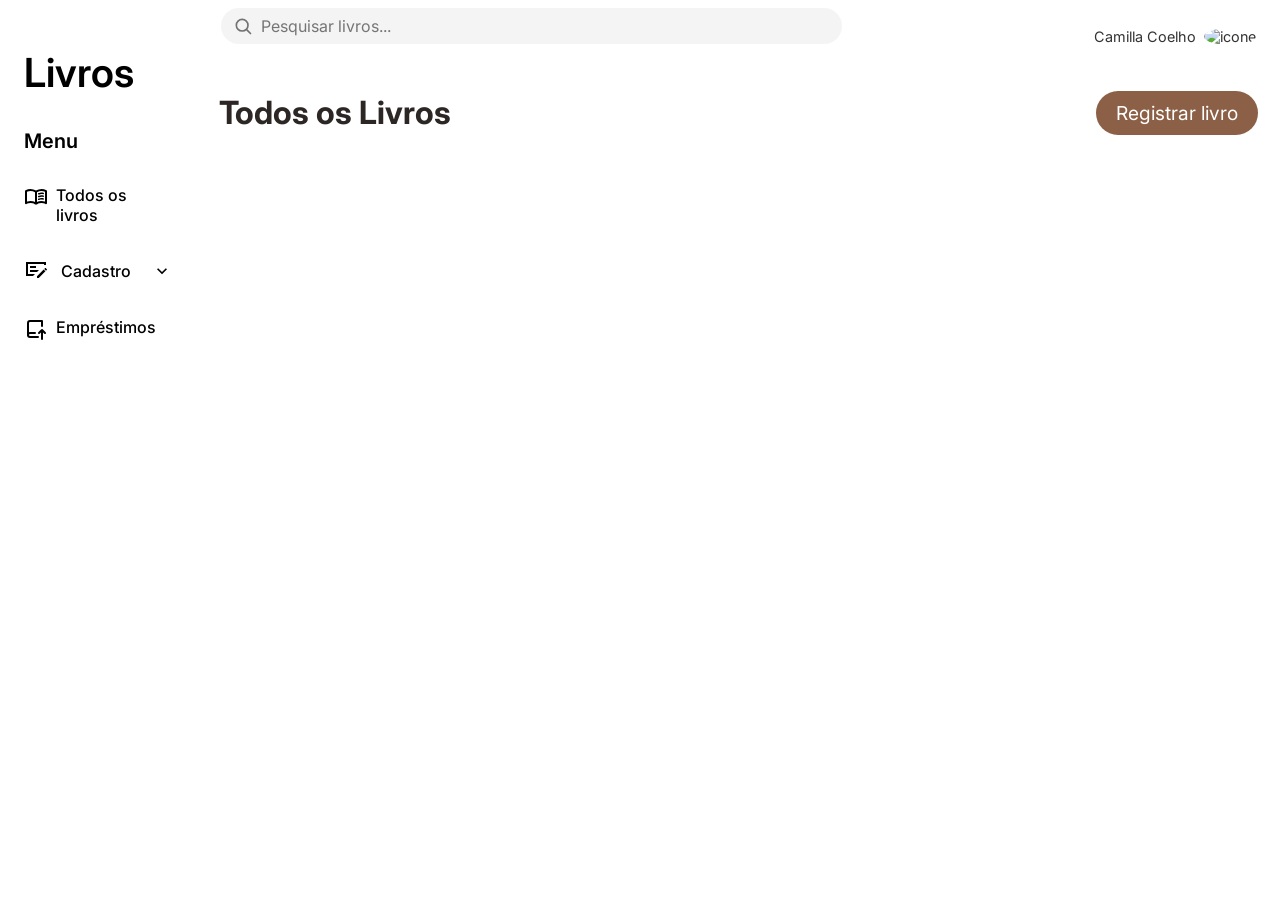
==== commit 2a08d618: "Ajustes nos imports e links do htmll/css melhora organização dos estilos separando componentes reuti" ====
--- a/frontend/index.html
+++ b/frontend/index.html
@@ -6,9 +6,7 @@
     <meta name="viewport" content="width=device-width, initial-scale=1.0">
     <title>Todos os livros</title>
     <link rel="stylesheet" href="css/style.css">
-    <link rel="stylesheet" href="css/sideBar.css">
-    <link rel="stylesheet" href="css/topBar.css">
-    <link rel="stylesheet" href="css/sessaolivro.css">
+    <link rel="stylesheet" href="css/sessaoLivro.css">
 
 </head>
 
@@ -21,7 +19,7 @@
                 <h2 class="tituloSidebar">Menu</h2>
             </header>
             <nav>
-                <a href="index.html" class="sideBarBotao">
+                <a href="#" class="sideBarBotao">
                     <span class="iconeBotaoSideBar">
                         <svg viewBox="0 0 24 24">
                             <path fill="currentColor"
@@ -46,11 +44,11 @@
                     </label>
                     <ul class="itensEscondidos">
                         <li><a href="cadastroUsuarios.html">Usuários</a></li>
-                        <li><a href="#">Editoras</a></li>
+                        <li><a href="cadastroEditoras.html">Editoras</a></li>
                     </ul>
                 </div>
 
-                <a href="#" class="sideBarBotao">
+                <a href="emprestimoLivros.html" class="sideBarBotao">
                     <span class="iconeBotaoSideBar">
                         <svg viewBox="0 0 24 24">
                             <g fill="none" stroke="currentColor" stroke-linecap="round" stroke-linejoin="round"
@@ -60,26 +58,9 @@
                             </g>
                         </svg>
                     </span>
-                    <span>Emprestimos</span>
+                    <span>Empréstimos</span>
                 </a>
             </nav>
-            <div class="filtro">
-                <h2 class="tituloSidebar">Filtro</h2>
-                <ul class="itensDoFiltro">
-                    <li><a href="#">Ciências Exatas e
-                            da Terra</a></li>
-                    <li><a href="#">Ciências Biológicas e
-                            da Saúde</a></li>
-                    <li><a href="#">Engenharias e
-                            Tecnologias</a></li>
-                    <li><a href="#">Ciências Sociais
-                            Aplicadas</a></li>
-                    <li><a href="#">Ciências Humanas</a></li>
-                    <li><a href="#">Linguísticas, Letras e
-                            Artes</a></li>
-                    <li><a href="#">Multidisciplinar</a></li>
-                </ul>
-            </div>
         </section>
 
 
@@ -108,7 +89,7 @@
                     <h1>Todos os Livros</h1>
                     <button id="botaoregistrarlivro">Registrar livro</button>
 
-                    <dialog class="modalLivro">
+                    <dialog class="modalLivro" id="modalCadastroLivro">
 
                         <button class="fecharModal">✕</button>
 
@@ -117,17 +98,16 @@
                             <!-- Área da capa -->
                             <div class="capaLivro">
                                 <!-- Input escondido -->
-                                <input type="file" id="uploadCapa" accept="image/*" style="display: none;" />
+                                <input type="file" id="uploadCapa" accept="image/*" style="display: none;" required />
 
                                 <!-- SVG clicável -->
                                 <span id="clicarCapa">
-                                    <svg width="38" height="42" viewBox="0 0 38 42" fill="none"
-                                        xmlns="http://www.w3.org/2000/svg">
-                                        <path
-                                            d="M6 34L16 24L19.76 27.76C18.66 29.58 18 31.72 18 34H6ZM12 17C12 15.34 10.66 14 9 14C7.34 14 6 15.34 6 17C6 18.66 7.34 20 9 20C10.66 20 12 18.66 12 17ZM18.18 36H4V4H18V14H28V22.18C28.66 22.08 29.32 22 30 22C30.68 22 31.34 22.08 32 22.18V12L20 0H4C2.93913 0 1.92172 0.421427 1.17157 1.17157C0.421427 1.92172 0 2.93913 0 4V36C0 38.22 1.78 40 4 40H19.62C18.92 38.78 18.42 37.44 18.18 36ZM28 26V32H22V36H28V42H32V36H38V32H32V26H28Z"
-                                            fill="black" />
-                                    </svg>
+                                    <!-- Aqui vai o seu SVG -->
                                 </span>
+
+
+                                <!-- Botão Selecionar Capa -->
+                                <button type="button" id="botaoSelecionarCapa">Selecionar capa</button>
                             </div>
 
                             <!-- Formulário -->
@@ -136,65 +116,71 @@
                                 <div class="linha">
                                     <div class="campo">
                                         <label>ISBN</label>
-                                        <input type="text" placeholder="Digite o ISBN do livro...">
+                                        <input type="text" id="isbnLivro" placeholder="Digite o ISBN do livro..."
+                                            required>
+                                        <span class="erro"></span>
                                     </div>
 
                                     <div class="campo">
                                         <label>Ano de publicação</label>
-                                        <input type="date" placeholder="Digite o ano de publicação...">
+                                        <input type="date" id="anoLivro" required>
+                                        <span class="erro"></span>
                                     </div>
                                 </div>
 
                                 <div class="campo">
                                     <label>Título</label>
-                                    <input type="text" placeholder="Digite o título do livro...">
+                                    <input type="text" id="tituloLivro" placeholder="Digite o título do livro..."
+                                        required>
+                                    <span class="erro"></span>
                                 </div>
 
                                 <div class="linha">
                                     <div class="campo">
                                         <label>Editora</label>
-                                        <select>
-                                            <option>Editora...</option>
+                                        <select id="editoraLivro">
+                                            <option value="">Selecione a editora...</option>
                                         </select>
-                                    </div>
-
-                                    <div class="campo">
-                                        <label>Categoria</label>
-                                        <select>
-                                            <option>Categoria...</option>
-                                        </select>
+                                        <span class="erro"></span>
                                     </div>
 
                                     <div class="campo pequeno">
                                         <label>Nº Páginas</label>
-                                        <input type="number" placeholder="...">
+                                        <input type="number" id="paginasLivro" placeholder="..." required>
+                                        <span class="erro"></span>
                                     </div>
                                 </div>
 
                                 <div class="linha">
                                     <div class="campo">
                                         <label>Autor</label>
-                                        <input type="text" placeholder="Digite o nome do autor...">
+                                        <input type="text" id="autorLivro" placeholder="Digite o nome do autor..."
+                                            required>
+                                        <span class="erro"></span>
                                     </div>
 
                                     <div class="campo pequeno">
                                         <label>Nº Exemplares</label>
-                                        <input type="number" placeholder="...">
+                                        <input type="number" id="exemplaresLivro" placeholder="..." required>
+                                        <span class="erro"></span>
                                     </div>
                                 </div>
 
                                 <div class="campo sinopse">
                                     <label>Sinopse</label>
-                                    <textarea placeholder="Digite a sinopse do livro..."></textarea>
-                                </div>
+                                    <textarea id="sinopseLivro" placeholder="Digite a sinopse do livro..."
+                                        required></textarea>
+                                    <span class="erro"></span>
+
+                                </div>
+
+
 
                                 <div class="botoes">
                                     <button type="submit" class="btnRegistrar">Registrar livro</button>
-
                                 </div>
 
                             </form>
-
                         </div>
 
                         <div class="cardsRegistro">
@@ -262,12 +248,9 @@
                                 </div>
                             </div>
 
-                            <!-- Linha Categoria | Nº Páginas -->
+                            <!-- Linha Nº Páginas -->
                             <div class="linha">
-                                <div class="campo pequeno">
-                                    <label>Categoria:</label>
-                                    <p id="modalCategoria"></p>
-                                </div>
+
                                 <div class="campo pequeno">
                                     <label>Nº Páginas:</label>
                                     <p id="modalPaginas"></p>
@@ -300,198 +283,31 @@
                             <div class="campo sinopse">
                                 <label>Sinopse:</label>
                                 <p id="modalSinopse"></p>
-                            </div>
+                                <div class="acoesModal">
+                                    <button class="btnEditarModal">Editar</button>
+                                    <button class="btnExcluirModal">Excluir</button>
+                                </div>
+                            </div>
+
+
                         </div>
                     </div>
                 </dialog>
 
-                <div class="container-cards">
+                <div class="container-cards" id="containerLivros">
                     <!-- Card 1 -->
-                    <div class="cardlivro" data-titulo="Ciências Exatas e da Terra" data-autor="Autor 1"
-                        data-editora="Editora A" data-ano="2026" data-categoria="Ciências Exatas" data-paginas="350"
-                        data-exemplares="5" data-sinopse="Breve sinopse do livro..."
-                        data-capa="assets/img/CienciasExatas.jpg">
-                        <img src="assets/img/CienciasExatas.jpg" alt="Ciências Exatas">
-                        <div class="textotitulo">
-                            <h2>Ciências exatas e da Terra</h2>
-                            <p>Lorem ipsum dolor sit amet consectetur adipisicing elit. Exercitationem odit alias,
-                                expedita numquam labore repudiandae explicabo temporibus ut hic, in quisquam mollitia,
-                                est culpa voluptates similique quis nemo ab cumque?</p>
-                            <button class="btnLerMais">Ler mais...</button>
-                        </div>
-                    </div>
-
-
-                    <!-- Card 2 -->
-                    <div class="cardlivro" data-titulo="Engenharia do Futuro" data-autor="Autor 2"
-                        data-editora="Editora B" data-ano="2025" data-categoria="Engenharia" data-paginas="420"
-                        data-exemplares="0" data-sinopse="Livro sobre as tendências futuras da engenharia."
-                        data-capa="assets/img/EngenhariaDoFuturo.jpg">
-                        <img src="assets/img/EngenhariaDoFuturo.jpg" alt="Ciências Exatas">
-                        <div class="textotitulo">
-                            <h2>Engenharia do Futuro</h2>
-                            <p>Lorem ipsum dolor sit amet consectetur adipisicing elit. Exercitationem odit alias,
-                                expedita numquam labore repudiandae explicabo temporibus ut hic, in quisquam mollitia,
-                                est culpa voluptates similique quis nemo ab cumque?</p>
-                            <button class="btnLerMais">Ler mais...</button>
-                        </div>
-                    </div>
-
-                    <!-- Card 3 -->
-                    <div class="cardlivro" data-titulo="Introdução às Ciências Sociais" data-autor="Autor 3"
-                        data-editora="Editora C" data-ano="2024" data-categoria="Ciências Sociais" data-paginas="300"
-                        data-exemplares="3" data-sinopse="Livro introdutório sobre Ciências Sociais."
-                        data-capa="assets/img/IntroducaoCienciasSociais.jpg">
-                        <img src="assets/img/IntroducaoCienciasSociais.jpg" alt="Ciências Exatas">
-                        <div class="textotitulo">
-                            <h2>Introdução às Ciências Sociais</h2>
-                            <p>Lorem ipsum dolor sit amet consectetur adipisicing elit. Exercitationem odit alias,
-                                expedita numquam labore repudiandae explicabo temporibus ut hic, in quisquam mollitia,
-                                est culpa voluptates similique quis nemo ab cumque?</p>
-                            <button class="btnLerMais">Ler mais...</button>
-                        </div>
-                    </div>
-
-                    <!-- Card 4 -->
-                    <div class="cardlivro" data-titulo="Engenharia Web" data-autor="Autor 4" data-editora="Editora D"
-                        data-ano="2023" data-categoria="Engenharia" data-paginas="250" data-exemplares="2"
-                        data-sinopse="Fundamentos de engenharia web." data-capa="assets/img/EngenhariaWeb.jpg">
-                        <img src="assets/img/EngenhariaWeb.jpg" alt="Ciências Exatas">
-                        <div class="textotitulo">
-                            <h2>Engenharia Web</h2>
-                            <p>Lorem ipsum dolor sit amet consectetur adipisicing elit. Exercitationem odit alias,
-                                expedita numquam labore repudiandae explicabo temporibus ut hic, in quisquam mollitia,
-                                est culpa voluptates similique quis nemo ab cumque?</p>
-                            <button class="btnLerMais">Ler mais...</button>
-                        </div>
-                    </div>
-
-                    <!-- Card 5 -->
-                    <div class="cardlivro" data-titulo="Fundamentos Ciências Humanas" data-autor="Autor 5"
-                        data-editora="Editora E" data-ano="2022" data-categoria="Ciências Humanas" data-paginas="200"
-                        data-exemplares="0" data-sinopse="Introdução às Ciências Humanas."
-                        data-capa="assets/img/FundamentosCienciasHumanas.jpg">
-                        <img src="assets/img/FundamentosCienciasHumanas.jpg" alt="Ciências Exatas">
-                        <div class="textotitulo">
-                            <h2>Fundamentos Ciências Humanas</h2>
-                            <p>Lorem ipsum dolor sit amet consectetur adipisicing elit. Exercitationem odit alias,
-                                expedita numquam labore repudiandae explicabo temporibus ut hic, in quisquam mollitia,
-                                est culpa voluptates similique quis nemo ab cumque?</p>
-                            <button class="btnLerMais">Ler mais...</button>
-                        </div>
-                    </div>
-
-                    <!-- Card 6 -->
-                    <div class="cardlivro" data-titulo="Fundamentos Enfermagem" data-autor="Autor 6"
-                        data-editora="Editora F" data-ano="2021" data-categoria="Ciências da Saúde" data-paginas="180"
-                        data-exemplares="7" data-sinopse="Livro básico de enfermagem."
-                        data-capa="assets/img/FundamentosEnfermagem.jpg">
-                        <img src="assets/img/FundamentosEnfermagem.jpg" alt="Ciências Exatas">
-                        <div class="textotitulo">
-                            <h2>Fundamentos Enfermagem</h2>
-                            <p>Lorem ipsum dolor sit amet consectetur adipisicing elit. Exercitationem odit alias,
-                                expedita numquam labore repudiandae explicabo temporibus ut hic, in quisquam mollitia,
-                                est culpa voluptates similique quis nemo ab cumque?</p>
-                            <button class="btnLerMais">Ler mais...</button>
-                        </div>
-                    </div>
-
-                    <!-- Card 7 -->
-                    <div class="cardlivro" data-titulo="Introdução Linguística" data-autor="Autor 7"
-                        data-editora="Editora G" data-ano="2020" data-categoria="Linguística" data-paginas="220"
-                        data-exemplares="4" data-sinopse="Livro introdutório de linguística."
-                        data-capa="assets/img/IntroducaoLinguistica.jpg">
-                        <img src="assets/img/IntroducaoLinguistica.jpg" alt="Ciências Exatas">
-                        <div class="textotitulo">
-                            <h2>Introdução Linguística</h2>
-                            <p>Lorem ipsum dolor sit amet consectetur adipisicing elit. Exercitationem odit alias,
-                                expedita numquam labore repudiandae explicabo temporibus ut hic, in quisquam mollitia,
-                                est culpa voluptates similique quis nemo ab cumque?</p>
-                            <button class="btnLerMais">Ler mais...</button>
-                        </div>
-                    </div>
-
-                    <!-- Card 8 -->
-                    <div class="cardlivro" data-titulo="Política Social" data-autor="Autor 8" data-editora="Editora H"
-                        data-ano="2020" data-categoria="Ciências Sociais" data-paginas="200" data-exemplares="0"
-                        data-sinopse="Livro sobre política social." data-capa="assets/img/PoliticaSocial.jpg">
-                        <img src="assets/img/PoliticaSocial.jpg" alt="Ciências Exatas">
-                        <div class="textotitulo">
-                            <h2>Política Social</h2>
-                            <p>Lorem ipsum dolor sit amet consectetur adipisicing elit. Exercitationem odit alias,
-                                expedita numquam labore repudiandae explicabo temporibus ut hic, in quisquam mollitia,
-                                est culpa voluptates similique quis nemo ab cumque?</p>
-                            <button class="btnLerMais">Ler mais...</button>
-                        </div>
-                    </div>
-
-                    <!-- Card 9 -->
-                    <div class="cardlivro" data-titulo="Biologia" data-autor="Autor 9" data-editora="Editora I"
-                        data-ano="2019" data-categoria="Ciências Biológicas" data-paginas="300" data-exemplares="3"
-                        data-sinopse="Livro sobre biologia." data-capa="assets/img/Biologia.jpg">
-                        <img src="assets/img/Biologia.jpg" alt="Ciências Exatas">
-                        <div class="textotitulo">
-                            <h2>Biologia</h2>
-                            <p>Lorem ipsum dolor sit amet consectetur adipisicing elit. Exercitationem odit alias,
-                                expedita numquam labore repudiandae explicabo temporibus ut hic, in quisquam mollitia,
-                                est culpa voluptates similique quis nemo ab cumque?</p>
-                            <button class="btnLerMais">Ler mais...</button>
-                        </div>
-                    </div>
-
-                    <!-- Card 10 -->
-                    <div class="cardlivro" data-titulo="Entendendo Algoritmos" data-autor="Autor 10"
-                        data-editora="Editora J" data-ano="2018" data-categoria="Ciência da Computação"
-                        data-paginas="250" data-exemplares="1" data-sinopse="Livro de algoritmos."
-                        data-capa="assets/img/EntendendoAlgoritmos.jpg">
-                        <img src="assets/img/EntendendoAlgoritmos.jpg" alt="Ciências Exatas">
-                        <div class="textotitulo">
-                            <h2>Entendendo Algoritmos</h2>
-                            <p>Lorem ipsum dolor sit amet consectetur adipisicing elit. Exercitationem odit alias,
-                                expedita numquam labore repudiandae explicabo temporibus ut hic, in quisquam mollitia,
-                                est culpa voluptates similique quis nemo ab cumque?</p>
-                            <button class="btnLerMais">Ler mais...</button>
-                        </div>
-                    </div>
-
-                    <!-- Card 11 -->
-                    <div class="cardlivro" data-titulo="SQL Guia Prático" data-autor="Autor 11" data-editora="Editora K"
-                        data-ano="2017" data-categoria="Banco de Dados" data-paginas="230" data-exemplares="0"
-                        data-sinopse="Guia prático de SQL." data-capa="assets/img/SqlGuiaPratico.jpg">
-                        <img src="assets/img/SqlGuiaPratico.jpg" alt="Ciências Exatas">
-                        <div class="textotitulo">
-                            <h2>SQL Guia Prático</h2>
-                            <p>Lorem ipsum dolor sit amet consectetur adipisicing elit. Exercitationem odit alias,
-                                expedita numquam labore repudiandae explicabo temporibus ut hic, in quisquam mollitia,
-                                est culpa voluptates similique quis nemo ab cumque?</p>
-                            <button class="btnLerMais">Ler mais...</button>
-                        </div>
-                    </div>
-
-                    <!-- Card 12 -->
-                    <div class="cardlivro" data-titulo="Escrita Acadêmica" data-autor="Autor 12"
-                        data-editora="Editora L" data-ano="2016" data-categoria="Educação" data-paginas="210"
-                        data-exemplares="5" data-sinopse="Livro sobre escrita acadêmica."
-                        data-capa="assets/img/EscritaAcademica.webp">
-                        <img src="assets/img/EscritaAcademica.webp" alt="Ciências Exatas">
-                        <div class="textotitulo">
-                            <h2>Escrita Acadêmica</h2>
-                            <p>Lorem ipsum dolor sit amet consectetur adipisicing elit. Exercitationem odit alias,
-                                expedita numquam labore repudiandae explicabo temporibus ut hic, in quisquam mollitia,
-                                est culpa voluptates similique quis nemo ab cumque?</p>
-                            <button class="btnLerMais">Ler mais...</button>
-                        </div>
-                    </div>
+
 
 
                 </div>
             </div>
         </section>
     </div>
+
+    <script src="js/adicionarlivros.js"></script>
     <!-- script para mudar a foto de perfil do user -->
     <script src="js/uploadPerfil.js"></script>
     <!-- pra funcionar a abertura do card -->
-    <script src="js/funcaobotaolivro.js"></script>
     <!-- Link para o script separado -->
     <script src="js/uploadcapa.js"></script>
 </body>
--- a/frontend/css/style.css
+++ b/frontend/css/style.css
@@ -1,12 +1,27 @@
+@import url("https://fonts.googleapis.com/css2?family=Inter:ital,opsz,wght@0,14..32,100..900;1,14..32,100..900&display=swap");
+@import "./topBarProfile.css";
+@import "./topBar.css";
+@import "./sideBar.css";
+
 /* ============================= */
 /* CONFIGURAÇÕES GERAIS */
 /* ============================= */
 
-@import url("https://fonts.googleapis.com/css2?family=Inter:ital,opsz,wght@0,14..32,100..900;1,14..32,100..900&display=swap");
-
 :root {
   --paddingGeral: 1.5rem;
-  --corGeralRoxoEscuro: #8a38f5;
+
+  /*Paleta de cores*/
+  --corMarrom: #8c6046;
+  --corBege: #f1e4cc;
+  --corPreto: #2c2725;
+  --corverde: #9fca32;
+  --corVerdeClaro: #ddffcd;
+  --corVermelho: #ae4e3f;
+  --corRosa: #ffcdd2;
+  --corBranco: #fff;
+  --corCinzaClaro: rgba(116, 116, 128, 0.08);
+  --corCinzaEscuro: #727272;
+  --corSombra: rgba(0, 0, 0, 0.3);
 }
 
 * {
@@ -28,7 +43,6 @@
 }
 
 /*main*/
-.mainLivros {
+.mainDiv {
   flex: 5.5;
-  background-color: #F1E4CC;
-}+}
--- a/frontend/css/sessaoLivro.css
+++ b/frontend/css/sessaoLivro.css
@@ -0,0 +1,464 @@
+/* Container do título e botão */
+.sessaoLivro {
+    display: flex;
+    align-items: center;           /* alinha verticalmente o conteúdo */
+    justify-content: space-between; /* título e botão com espaço entre eles */
+    gap: 20px;                     /* espaço entre título e botão */
+    flex-wrap: wrap;               /* quebra para mobile */
+    margin: 1% 2%;                 /* reduz o espaçamento geral */
+    padding: 0.5rem 0;             /* ajuste o padding do container */
+}
+
+/* Título */
+.sessaoLivro h1 {
+    color: #2C2725;
+    margin: 0;                     /* remove margin para controle melhor */
+    padding: 0;                    /* remove padding extra */
+    font-size: 2rem;               /* ajuste o tamanho do título conforme necessário */
+}
+
+/* Botão */
+.sessaoLivro button {
+    background-color: #8C6046;
+    color: white;
+    display: block;
+    padding: 10px 20px;            /* padding maior horizontal */
+    border-radius: 35px;
+    width: auto;
+    text-align: center;
+    text-decoration: none;
+    font-size: 1.2rem;               /* ajuste o tamanho do título conforme necessário */
+    border-radius: 35px;
+    margin: 0; 
+    border: none; /* tira a sombra do botao*/
+   
+}
+   
+
+div.scrollingDiv
+{
+   overflow:auto;
+}
+
+
+.container-cards {
+    display: flex;
+    flex-wrap: wrap;           
+    gap: 20px;                 
+    justify-content: space-between;    
+}
+
+/* Card individual */
+
+/* Card individual */
+.cardlivro {
+    display: flex;
+    flex-direction: row;        /* Organiza a imagem à esquerda e o texto à direita */
+    align-items: flex-start;    /* Alinha a imagem e o texto ao início */
+    width: calc(40% - 10px);     /* Dois cards por linha, ajustando o gap */
+    max-width: auto;            /* Largura máxima do card */
+    border-radius: 10px;
+    box-shadow: 0 4px 10px rgba(0,0,0,0.1); /* Sombras nos cards */
+    overflow: hidden;
+    background: #fff;
+    gap: 10px;                   /* Espaço menor entre a imagem e o texto dentro do card */
+    margin: 25px;                /* Menor margem entre os cards */
+    padding: 15px;               /* Espaçamento interno do card */
+}
+
+/* Media Query para telas menores (até 768px) */
+@media (max-width: 768px) {
+    .cardlivro {
+        width: calc(50% - 10px); /* 2 cards por linha em telas menores */
+    }
+}
+
+/* Media Query para telas muito pequenas (até 480px) */
+@media (max-width: 480px) {
+    .cardlivro {
+        width: 100%;  /* 1 card por linha em telas pequenas */
+    }
+}
+
+.cardlivro button {
+    background-color: #8C6046;
+    color: white;
+    display: block;
+    padding: 5px;
+    text-align: center;
+    text-decoration: none;
+    font-size: 16px;
+    border-radius: 10px;
+    width: 120px;
+    margin-top: 10%;
+    border: none;    /* tira a sombra do botao*/
+
+    
+}
+
+/* Imagem */
+.cardlivro img {
+    width: 150px;              
+    height: auto;
+    object-fit: cover;
+    border-radius: 10px;
+}
+
+/* Texto do card */
+.textotitulo {
+    display: flex;
+    flex-direction: column;
+    justify-content: flex-start;  
+    padding: 10px 0;
+    margin: 0;
+    flex: 1;                      
+}
+
+/* Título */
+.textotitulo h2 {
+    margin-bottom: 10px;
+    font-size: clamp(1rem, 2vw, 1.5rem);
+}
+
+
+/* O card do botão de Registrar Livro*/
+dialog {
+    margin: auto;
+    padding: 30px;
+    border: none;
+    border-radius: 10px;
+    width: 400px;
+    text-align: left;
+}
+
+.modalLivro{
+    width: 900px;
+    border: none;
+    border-radius: 20px;
+    padding: 30px;
+    position: relative;
+    position: fixed;         /* pra deixar o card fixado ao abaixar o scroll*/
+
+}
+
+.modalLivro::backdrop{
+    background: rgba(0,0,0,0.4);
+}
+
+.modalContainer{
+    display: flex;
+    gap: 30px;
+}
+
+.capaLivro{
+    width: 200px;
+    height: 310px;
+    background: #d9d9d9;
+    border-radius: 20px;
+    display: flex;
+    align-items: center;
+    justify-content: center;
+    font-size: 40px;
+}
+
+.formLivro{
+    flex:1;
+    grid-column: 2;
+}
+
+.linha{
+    display: flex;
+    gap: 15px;
+    margin-bottom: 15px;
+}
+
+.campo{
+    display: flex;
+    flex-direction: column;
+    flex:1;
+    margin-bottom:10px;
+
+}
+
+.campo label{
+    font-weight: 600;
+    margin-bottom:5px;
+}
+
+.campo input,
+.campo select,
+.campo textarea{
+    border:none;
+    background:#ececec;
+    padding:10px;
+    border-radius:20px;
+}
+
+.sinopse textarea{
+    height:80px;
+    resize:none;
+
+}
+
+.pequeno{
+    max-width:120px;
+}
+
+.botoes{
+    display:flex;
+    justify-content:flex-end;
+    margin-top:10px;
+    color: #000;
+}
+
+.btnRegistrar{
+    border:none;
+    padding:10px 20px;
+    border-radius:20px;
+    color:white;
+    cursor:pointer;
+}
+
+.modalLivro .fecharModal {
+    position: absolute;
+    top: 5px;
+    right: 15px;
+    border: none;
+    background: none;
+    color: #000;
+    font-size: 18px;
+    cursor: pointer;
+}
+
+/* card de registrar livros */
+/* Container dos cards */
+.cardsRegistro{
+    position: absolute;
+    inset: 0;
+    display: none;
+    align-items: center;
+    justify-content: center;
+    gap: 40px;
+}
+
+/* Card base */
+.card{
+    background: #efefef;
+    width: 240px;
+    min-height: 150px; /* altura mínima igual para todos */
+    padding: 25px;
+    border-radius: 15px;
+    text-align: center;
+    box-shadow: 0 6px 15px rgba(0,0,0,0.15);
+    display: none;
+    
+}
+
+/* Texto */
+.card p{
+    font-size: 16px;
+    color: #333;
+    margin-bottom: 20px;
+}
+
+/* Área dos botões */
+.acoes{
+    display: flex;
+    justify-content: center;
+    gap: 10px;
+}
+
+/* Botão SIM */
+#confirmarRegistro{
+    background: #8fd14f;
+    border: none;
+    padding: 6px 18px;
+    border-radius: 20px;
+    color: white;
+    cursor: pointer;
+}
+
+/* Botão NÃO */
+#cancelarRegistro{
+    background: #b84b42;
+    border: none;
+    padding: 6px 18px;
+    border-radius: 20px;
+    color: white;
+    cursor: pointer;
+}
+
+/* Loader */
+.loader{
+    width: 30px;
+    height: 30px;
+    margin: 10px auto;
+    border: 4px solid #d8c5b8;
+    border-top: 4px solid #8C6046;
+    border-radius: 50%;
+    animation: girar 1s linear infinite;
+}
+
+@keyframes girar{
+    100%{
+        transform: rotate(360deg);
+    }
+}
+
+.card.resultado{
+    position: relative;
+
+}
+
+.resultado-texto {
+   text-align: center;   /* centraliza horizontalmente */
+    margin: 40px 0 0 0;  /* ajusta a distância do topo se quiser */
+    font-size: 16px;      /* ou o tamanho que quiser */
+    color: #000;
+}
+
+
+
+.modalLivro .fecharModal,
+#fecharResultado{
+    position: absolute;
+    top: 0%;
+    right: 0%;
+    border: none;
+    background: none;
+    color: #000;
+    font-size: 18px;
+    cursor: pointer;;
+}
+
+
+/*Card do Ler mais...*/
+/* Modal “Ler mais” */
+#modalDetalhes {
+    width: 900px;                  /* largura principal do modal */
+    border: none;
+    border-radius: 20px;           /* cantos arredondados */
+    padding: 30px;
+    position: relative;
+    background: #fff;
+    text-align: left;
+        position: fixed;         /* muda de absolute para fixed */
+
+    
+}
+
+#modalDetalhes::backdrop {
+    background: rgba(0,0,0,0.4);   /* sombra de fundo */
+}
+
+/* Container interno: capa + informações */
+#modalDetalhes .modalContainer {
+    display: flex;
+    gap: 30px;
+    flex-wrap: wrap;               /* responsivo em telas menores */
+}
+
+/* Capa do livro */
+#modalDetalhes .capaLivro {
+    width: 200px;
+    height: 310px;
+    background: #d9d9d9;
+    border-radius: 20px;
+    display: flex;
+    align-items: center;
+    justify-content: center;
+    overflow: hidden;
+}
+
+#modalDetalhes .capaLivro img {
+    width: 100%;
+    height: 100%;
+    object-fit: cover;
+    border-radius: 20px;
+}
+
+/* Informações do livro */
+#modalDetalhes .infoLivro {
+    flex: 1;
+    display: flex;
+    flex-direction: column;
+    gap: 1px;
+}
+
+/* Campos de informação */
+#modalDetalhes .infoLivro .campo {
+    display: flex;
+    flex-direction: column;
+}
+
+#modalDetalhes .infoLivro .campo label {
+    font-weight: 600;
+    margin-bottom: 5px;
+}
+
+
+/* Campos pequenos (Nº de páginas, exemplares) */
+#modalDetalhes .infoLivro .pequeno p {
+    max-width: 120px;
+}
+
+/* Sinopse */
+#modalDetalhes .infoLivro .sinopse p {
+    height: auto;
+    min-height: 80px;
+}
+
+/* Botão fechar */
+#modalDetalhes .fecharModal {
+    position: absolute;
+    top: 5px;
+    right: 15px;
+    border: none;
+    background: none;
+    color: #000;
+    font-size: 18px;
+    cursor: pointer;
+}
+
+/* Responsividade */
+@media (max-width: 768px) {
+    #modalDetalhes {
+        width: 90%;                /* ocupa quase toda a tela */
+        padding: 20px;
+    }
+
+    #modalDetalhes .modalContainer {
+        flex-direction: column;    /* imagem acima do texto em telas menores */
+        align-items: center;
+    }
+
+    #modalDetalhes .capaLivro {
+        width: 60%;
+        height: auto;
+    }
+
+    #modalDetalhes .infoLivro {
+        width: 100%;
+    }
+}
+
+@media (max-width: 480px) {
+    #modalDetalhes {
+        width: 95%;
+        padding: 15px;
+    }
+
+    #modalDetalhes .capaLivro {
+        width: 100%;
+        height: 250px;
+    }
+}
+
+#modalDetalhes .infoLivro .campo p {
+    margin: 0;
+    padding: 12px 6px;   /* aumenta o espaço interno */
+    font-size: 0.7rem;      /* tamanho do texto */
+    min-height: 40px;     /* altura mínima da caixa */
+    border-radius: 20px;
+}
+
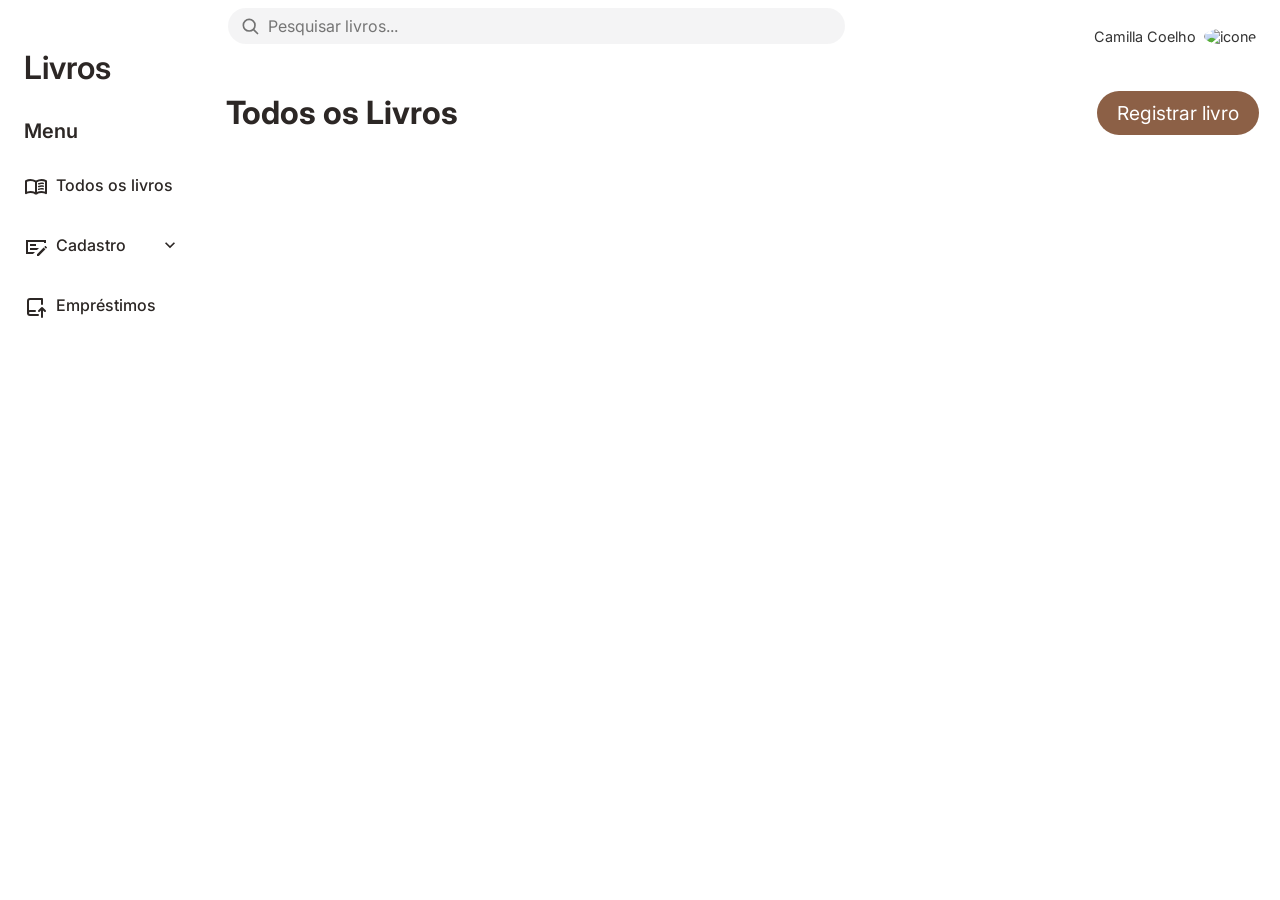
==== commit d20d71ae: "Ajuste na sideBar Padding's da side-bar ajustados e diminuido seu tamanho." ====
--- a/frontend/index.html
+++ b/frontend/index.html
@@ -28,7 +28,7 @@
                     </span> <span>Todos os livros</span>
                 </a>
 
-                <div class="dropDown">
+                <div>
                     <input type="checkbox" id="cadastroToggle" class="dropCheck">
                     <label for="cadastroToggle" class="botaoSideBar">
                         <span class="iconeBotaoSideBar">
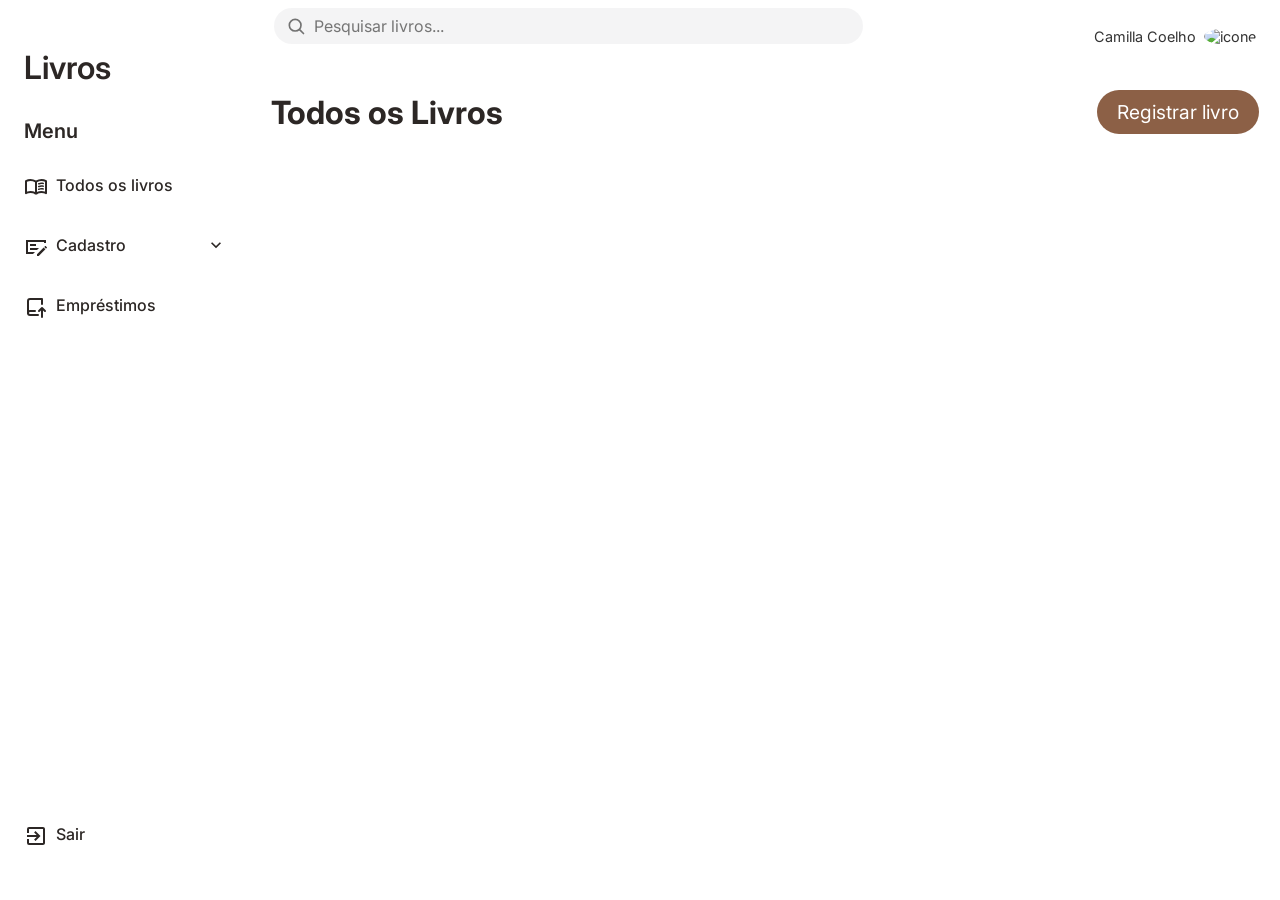
==== commit 02581b49: "Adicionado botão de sair Adicionado o botão de sair que leva até a tela de login e ajuste para deixa" ====
--- a/frontend/index.html
+++ b/frontend/index.html
@@ -60,6 +60,17 @@
                     </span>
                     <span>Empréstimos</span>
                 </a>
+
+
+                <a href="login.html" class="sideBarBotao sair">
+                    <span class="iconeBotaoSideBar">
+                        <svg xmlns="http://www.w3.org/2000/svg" viewBox="0 0 24 24">
+                            <path fill="currentColor"
+                                d="M10.09 15.59L11.5 17l5-5l-5-5l-1.41 1.41L12.67 11H3v2h9.67zM19 3H5a2 2 0 0 0-2 2v4h2V5h14v14H5v-4H3v4a2 2 0 0 0 2 2h14c1.1 0 2-.9 2-2V5c0-1.1-.9-2-2-2" />
+                        </svg>
+                    </span>
+                    <span>Sair</span>
+                </a>
             </nav>
         </section>
 
--- a/frontend/css/style.css
+++ b/frontend/css/style.css
@@ -9,6 +9,7 @@
 
 :root {
   --paddingGeral: 1.5rem;
+  --larguraSidebar: 250px;
 
   /*Paleta de cores*/
   --corMarrom: #8c6046;
@@ -44,5 +45,5 @@
 
 /*main*/
 .mainDiv {
-  flex: 5.5;
+  flex: 1;
 }
